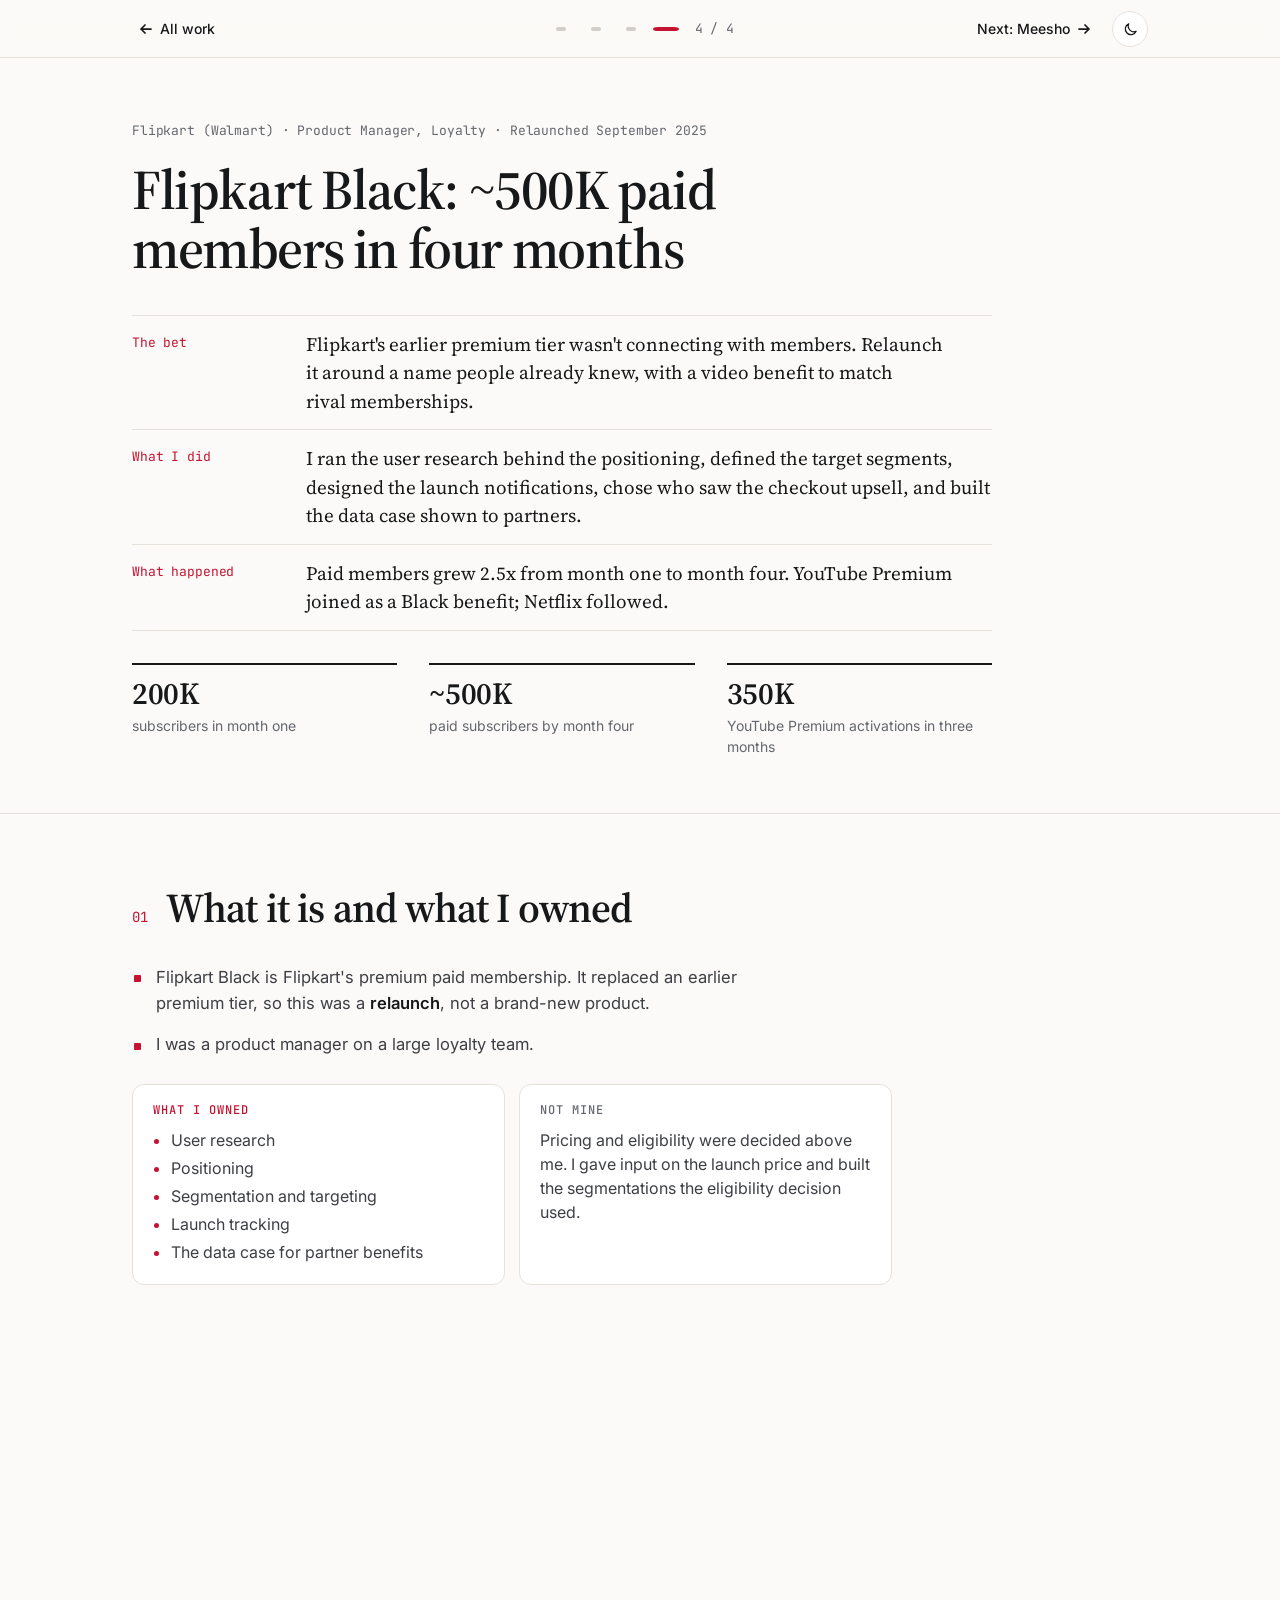
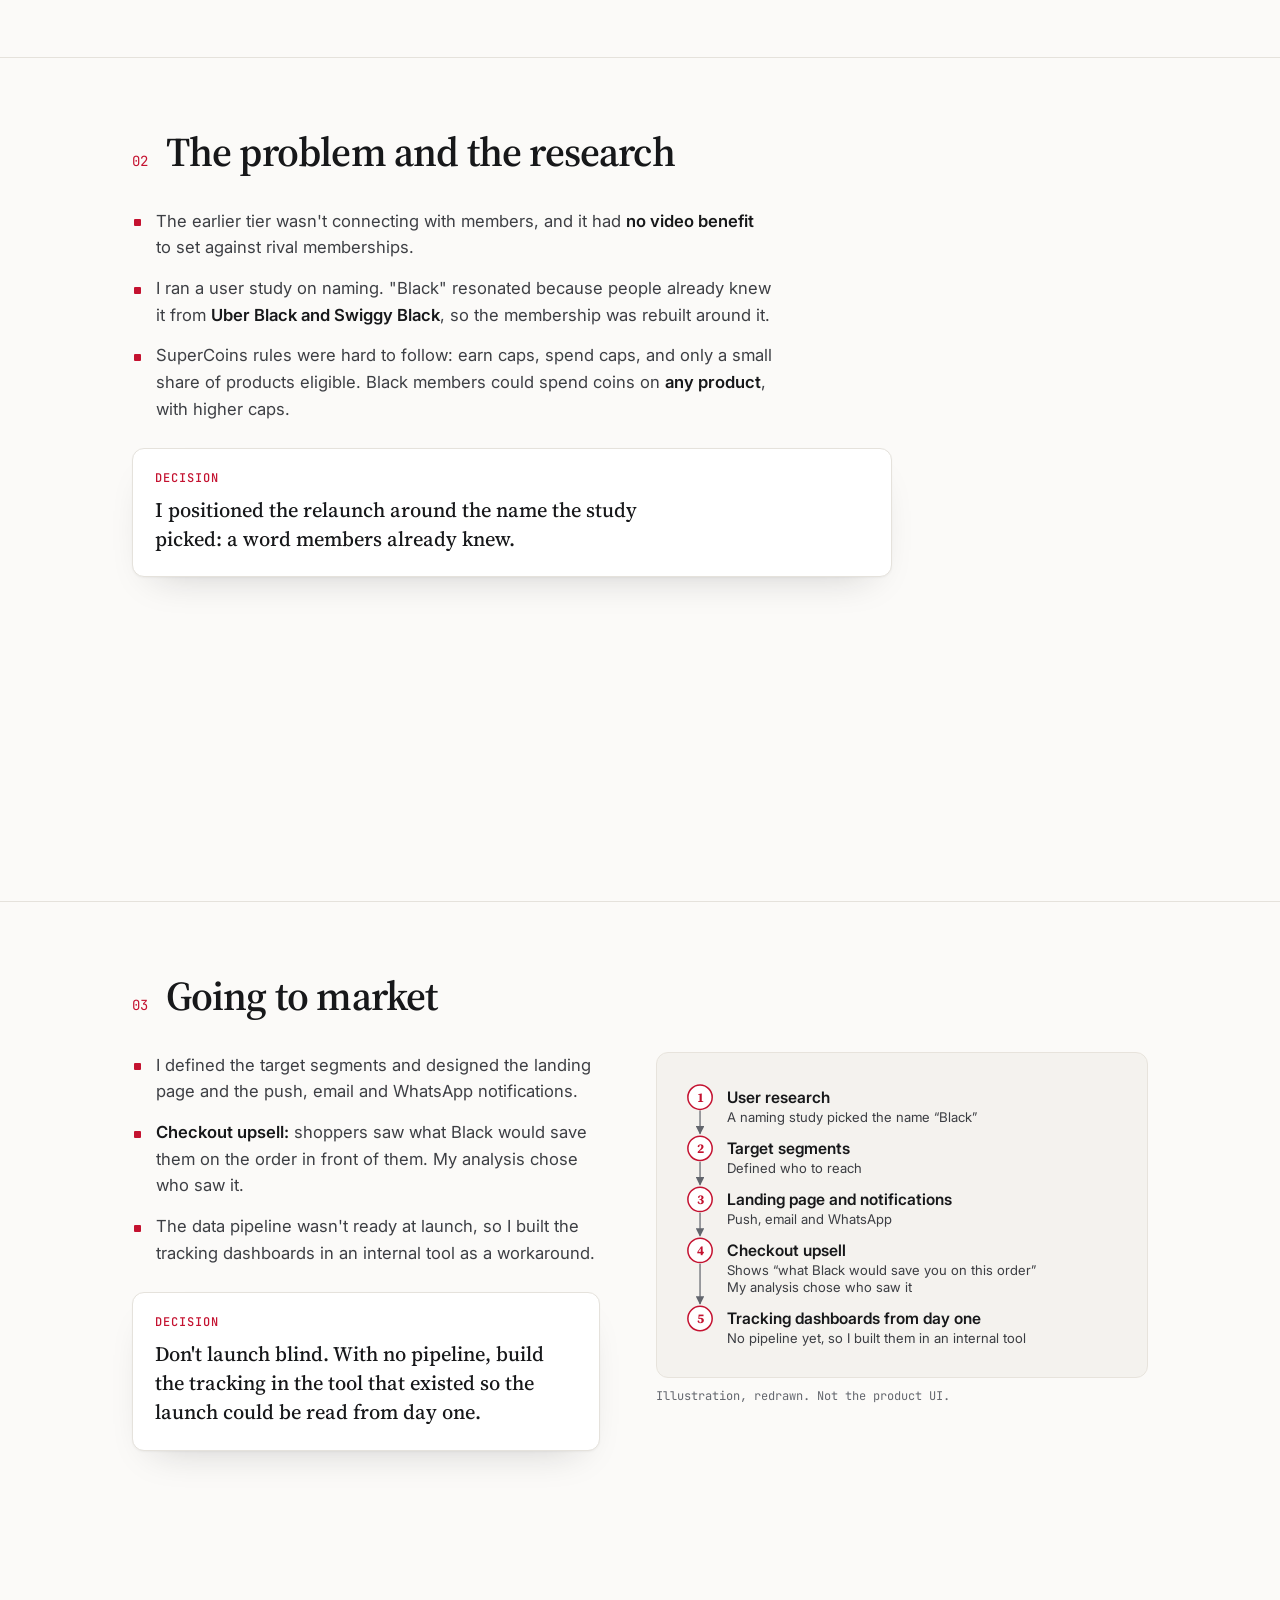
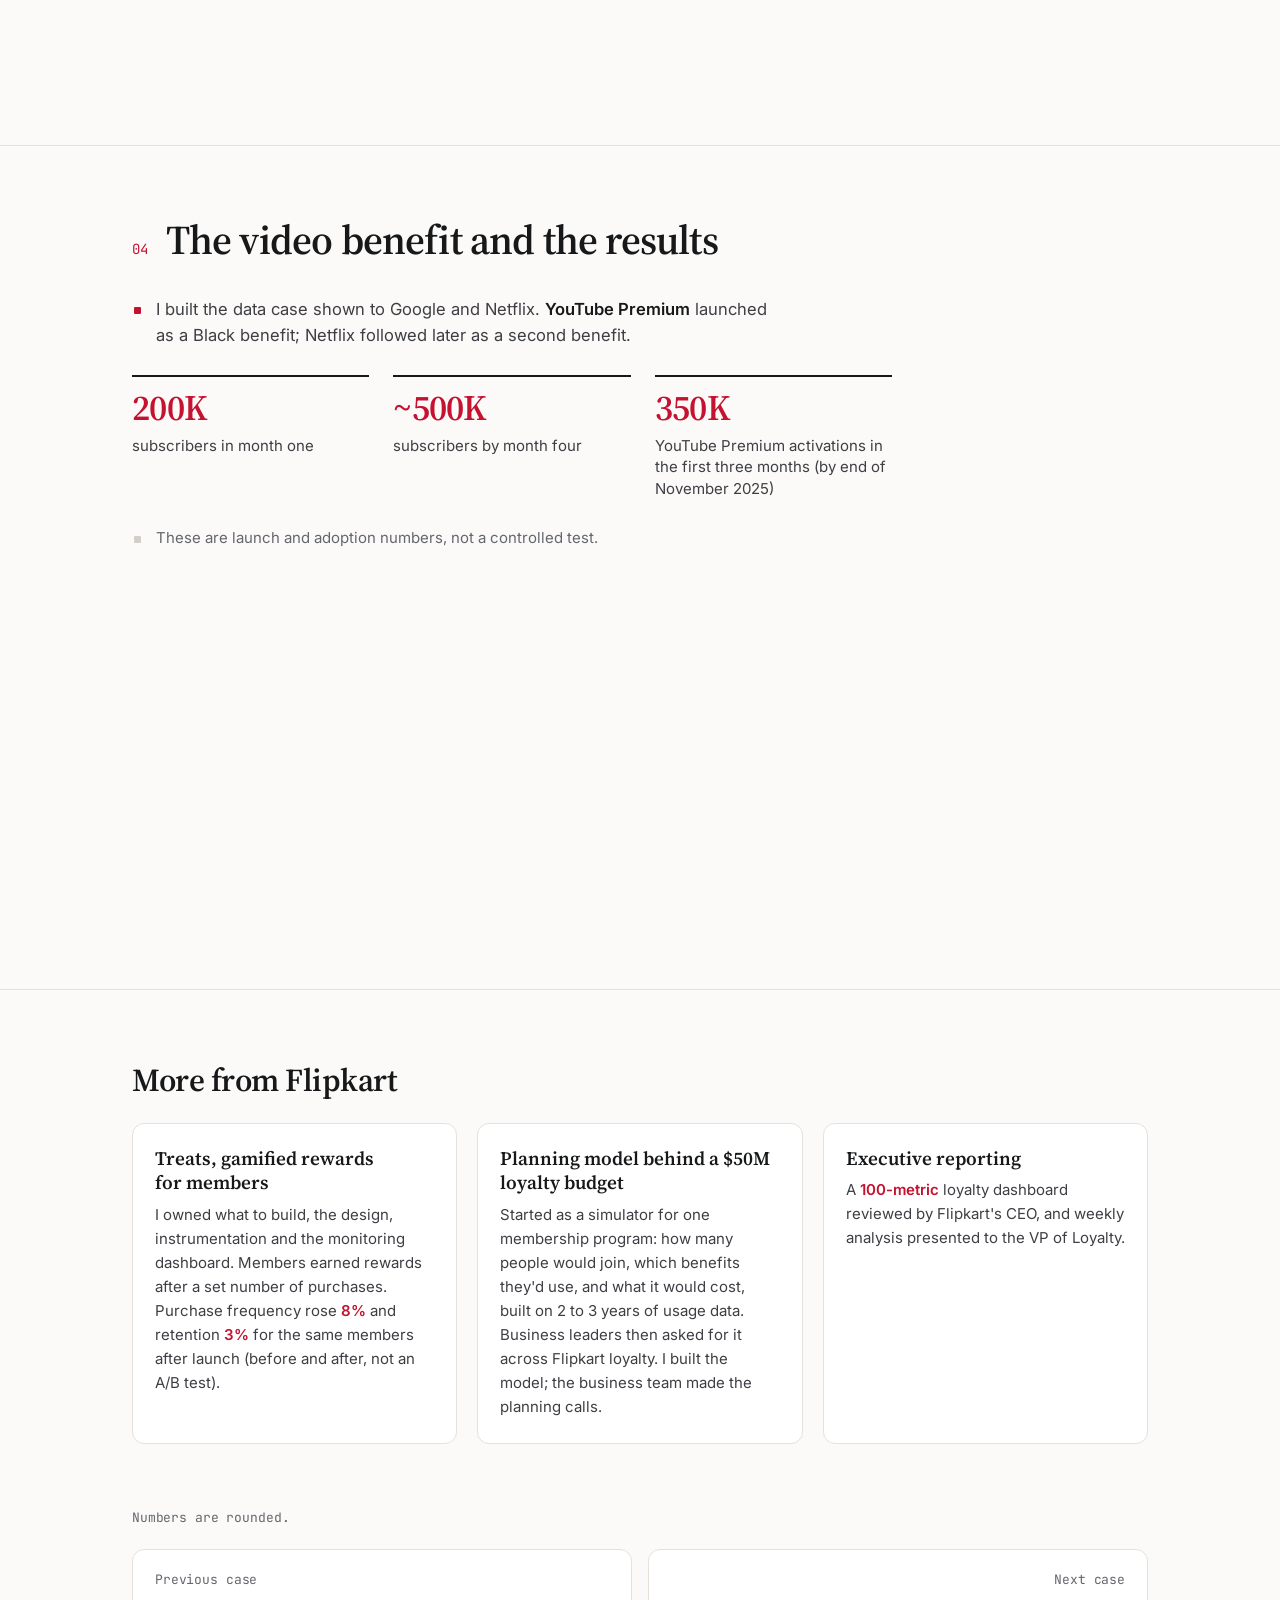
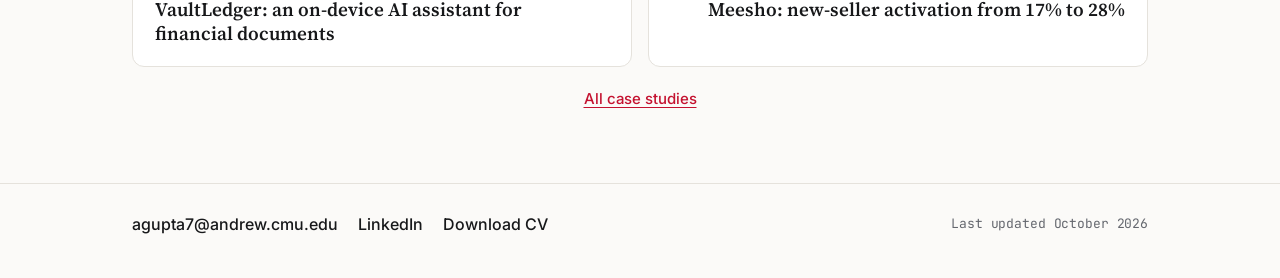
==== flipkart-black/index.html @ 69a0171d "Portfolio v2.2: case studies on the home page Home now leads with four case studies (VaultLedger, Fl" ====
<!doctype html>
<html lang="en" class="case-page">
<head>
  <meta charset="utf-8">
  <meta name="viewport" content="width=device-width, initial-scale=1">
  <title>Flipkart Black case study | Abhinav Gupta</title>
  <meta name="description" content="How I worked on the relaunch of Flipkart Black, Flipkart's premium paid membership: research, positioning, targeting and the partner case. ~500K subscribers in four months.">
  <meta property="og:title" content="Flipkart Black case study | Abhinav Gupta">
  <meta property="og:description" content="How I worked on the relaunch of Flipkart Black, Flipkart's premium paid membership: research, positioning, targeting and the partner case. ~500K subscribers in four months.">
  <meta property="og:type" content="article">
  <meta property="og:url" content="https://abhinavgupta0809.github.io/flipkart-black/">
  <meta property="og:image" content="https://abhinavgupta0809.github.io/assets/og-flipkart-black.png">
  <meta property="og:image:width" content="1200">
  <meta property="og:image:height" content="630">
  <meta name="twitter:card" content="summary_large_image">
  <meta name="theme-color" content="#fbfaf8" media="(prefers-color-scheme: light)">
  <meta name="theme-color" content="#111113" media="(prefers-color-scheme: dark)">
  <link rel="icon" href="data:image/svg+xml,%3Csvg xmlns='http://www.w3.org/2000/svg' viewBox='0 0 32 32'%3E%3Crect width='32' height='32' fill='%230b0b0c'/%3E%3Ctext x='16' y='22' font-family='Georgia,serif' font-size='18' font-weight='700' text-anchor='middle' fill='%23C41230'%3EAG%3C/text%3E%3C/svg%3E">
  <script>try{var t=localStorage.getItem('theme');if(t==='dark'||t==='light')document.documentElement.setAttribute('data-theme',t)}catch(e){}</script>
  <link rel="preconnect" href="https://fonts.googleapis.com">
  <link rel="preconnect" href="https://fonts.gstatic.com" crossorigin>
  <link href="https://fonts.googleapis.com/css2?family=Inter:wght@400;500;600;700&family=JetBrains+Mono:wght@400;500&family=Source+Serif+4:opsz,wght@8..60,400;8..60,500;8..60,600;8..60,700&display=swap" rel="stylesheet">
  <link rel="stylesheet" href="../styles.css">
  <link rel="stylesheet" href="../case.css">
</head>
<body>
  <a class="skip" href="#slide-1">Skip to the slides</a>

  <nav class="topbar deckbar" aria-label="Case study">
    <div class="wrap">
      <a class="back" href="../#work"><svg viewBox="0 0 16 16" fill="none" stroke="currentColor" stroke-width="1.75" stroke-linecap="round" stroke-linejoin="round" aria-hidden="true"><path d="M13 8H3M7 4 3 8l4 4"/></svg><span class="back-label">All work</span></a>
      <div class="deck-pos">
        <ol class="ticks" aria-label="Slides">
          <li><a href="#slide-1" aria-label="Slide 1: What it is and what I owned"><span></span></a></li>
          <li><a href="#slide-2" aria-label="Slide 2: The problem and the research"><span></span></a></li>
          <li><a href="#slide-3" aria-label="Slide 3: Going to market"><span></span></a></li>
          <li><a href="#slide-4" aria-label="Slide 4: The video benefit and the results"><span></span></a></li>
        </ol>
        <p class="count mono"><span class="visually-hidden">Slide </span><span data-current>1</span><span aria-hidden="true"> / </span><span class="visually-hidden"> of </span>4</p>
      </div>
      <div class="deck-right">
        <a class="next" href="../meesho/">Next<span class="next-name">: Meesho</span><svg viewBox="0 0 16 16" fill="none" stroke="currentColor" stroke-width="1.75" stroke-linecap="round" stroke-linejoin="round" aria-hidden="true"><path d="M3 8h10M9 4l4 4-4 4"/></svg></a>
        <button class="theme-toggle" type="button" data-theme-toggle aria-label="Switch theme"><svg class="i-moon" viewBox="0 0 24 24" fill="none" stroke="currentColor" stroke-width="1.75" stroke-linecap="round" stroke-linejoin="round" aria-hidden="true"><path d="M20 14.5A8 8 0 0 1 9.5 4a8 8 0 1 0 10.5 10.5z"/></svg><svg class="i-sun" viewBox="0 0 24 24" fill="none" stroke="currentColor" stroke-width="1.75" stroke-linecap="round" stroke-linejoin="round" aria-hidden="true"><circle cx="12" cy="12" r="4"/><path d="M12 2.5v2M12 19.5v2M4.6 4.6l1.4 1.4M18 18l1.4 1.4M2.5 12h2M19.5 12h2M4.6 19.4 6 18M18 6l1.4-1.4"/></svg></button>
      </div>
    </div>
  </nav>

  <header class="case-head">
    <div class="wrap">
      <p class="case-line mono">Flipkart (Walmart) · Product Manager, Loyalty · <span class="nw">Relaunched September 2025</span></p>
      <h1>Flipkart Black: ~500K paid members in four months</h1>
      <dl class="brief">
          <div><dt class="mono">The bet</dt><dd>Flipkart's earlier premium tier wasn't connecting with members. Relaunch it around a name people already knew, with a video benefit to match rival memberships.</dd></div>
          <div><dt class="mono">What I did</dt><dd>I ran the user research behind the positioning, defined the target segments, designed the launch notifications, chose who saw the checkout upsell, and built the data case shown to partners.</dd></div>
          <div><dt class="mono">What happened</dt><dd>Paid members grew 2.5x from month one to month four. YouTube Premium joined as a Black benefit; Netflix followed.</dd></div>
      </dl>
      <dl class="case-stats">
          <div><dt>200K</dt><dd>subscribers in month one</dd></div>
          <div><dt>~500K</dt><dd>paid subscribers by month four</dd></div>
          <div><dt>350K</dt><dd>YouTube Premium activations in three months</dd></div>
      </dl>
    </div>
  </header>

  <main id="main">
    <section class="slide" id="slide-1" aria-labelledby="s1-title" tabindex="-1">
      <div class="wrap">
        <header class="slide-head">
          <p class="slide-no mono" aria-hidden="true">01</p>
          <h2 id="s1-title">What it is and what I owned</h2>
        </header>
        <div class="slide-grid">
          <div class="slide-text">
            <ul class="points">
              <li>Flipkart Black is Flipkart's premium paid membership. It replaced an earlier premium tier, so this was a <strong>relaunch</strong>, not a brand-new product.</li>
              <li>I was a product manager on a large loyalty team.</li>
            </ul>
            <div class="split">
              <div>
                <h3 class="mono">What I owned</h3>
                <ul>
                  <li>User research</li>
                  <li>Positioning</li>
                  <li>Segmentation and targeting</li>
                  <li>Launch tracking</li>
                  <li>The data case for partner benefits</li>
                </ul>
              </div>
              <div class="not">
                <h3 class="mono">Not mine</h3>
                <p>Pricing and eligibility were decided above me. I gave input on the launch price and built the segmentations the eligibility decision used.</p>
              </div>
            </div>
          </div>
        </div>
      </div>
    </section>
    <section class="slide" id="slide-2" aria-labelledby="s2-title" tabindex="-1">
      <div class="wrap">
        <header class="slide-head">
          <p class="slide-no mono" aria-hidden="true">02</p>
          <h2 id="s2-title">The problem and the research</h2>
        </header>
        <div class="slide-grid">
          <div class="slide-text">
            <ul class="points">
              <li>The earlier tier wasn't connecting with members, and it had <strong>no video benefit</strong> to set against rival memberships.</li>
              <li>I ran a user study on naming. "Black" resonated because people already knew it from <strong>Uber Black and Swiggy Black</strong>, so the membership was rebuilt around it.</li>
              <li>SuperCoins rules were hard to follow: earn caps, spend caps, and only a small share of products eligible. Black members could spend coins on <strong>any product</strong>, with higher caps.</li>
            </ul>
            <aside class="decision" aria-label="Decision">
              <p class="decision-label mono">Decision</p>
              <p class="call">I positioned the relaunch around the name the study picked: a word members already knew.</p>
            </aside>
          </div>
        </div>
      </div>
    </section>
    <section class="slide" id="slide-3" aria-labelledby="s3-title" tabindex="-1">
      <div class="wrap">
        <header class="slide-head">
          <p class="slide-no mono" aria-hidden="true">03</p>
          <h2 id="s3-title">Going to market</h2>
        </header>
        <div class="slide-grid has-fig">
          <div class="slide-text">
            <ul class="points">
              <li>I defined the target segments and designed the landing page and the push, email and WhatsApp notifications.</li>
              <li><strong>Checkout upsell:</strong> shoppers saw what Black would save them on the order in front of them. My analysis chose who saw it.</li>
              <li>The data pipeline wasn't ready at launch, so I built the tracking dashboards in an internal tool as a workaround.</li>
            </ul>
            <aside class="decision" aria-label="Decision">
              <p class="decision-label mono">Decision</p>
              <p class="call">Don't launch blind. With no pipeline, build the tracking in the tool that existed so the launch could be read from day one.</p>
            </aside>
          </div>
            <figure class="figure slide-fig">
              <div class="fig"><svg xmlns="http://www.w3.org/2000/svg" class="dg" viewBox="0 0 720 448" width="100%" role="img" aria-labelledby="fg-t fg-d" style="display:block;max-width:100%;height:auto">
<title id="fg-t">Flipkart Black go-to-market sequence</title>
<desc id="fg-d">Five steps: 1, user research, where a naming study picked the name Black; 2, target segments, defining who to reach; 3, the landing page plus push, email and WhatsApp notifications; 4, a checkout upsell that shows what Black would save you on this order, with my analysis choosing who saw it; 5, tracking dashboards from day one, built in an internal tool because the data pipeline was not ready. Illustration, redrawn. Not the product UI.</desc>
<style>
.dg{font-family:var(--sans,Inter,-apple-system,BlinkMacSystemFont,"Segoe UI",Helvetica,Arial,sans-serif)}
.dg text{fill:var(--ink,#17181a)}
.dg .h{font-size:24px;font-weight:600}
.dg .h2{font-size:26px;font-weight:600}
.dg .b{font-size:22px;fill:var(--body,#3b3d42)}
.dg .m{font-size:22px;fill:var(--muted,#62656c)}
.dg .eb{font-size:22px;font-weight:700;letter-spacing:.08em;fill:var(--red,#C41230)}
.dg .num{font-family:var(--serif,"Source Serif 4",Georgia,serif);font-weight:700}
.dg .r{fill:var(--red,#C41230)}
.dg .w{fill:#fff}
.dg .ln{stroke:var(--muted,#62656c);stroke-width:2;fill:none}
.dg .lnr{stroke:var(--red,#C41230);stroke-width:2;fill:none}
.dg .rule{stroke:var(--line,#e4e2de);stroke-width:1.5;fill:none}
.dg .bx{fill:var(--card,#fff);stroke:#d3cfc8;stroke-width:1.5}
.dg .bxr{fill:var(--red-tint,#fbecee);stroke:var(--red-line,#efc9d0);stroke-width:1.5}
.dg .fr{fill:var(--red,#C41230)}
.dg .fi{fill:var(--ink,#17181a)}
.dg .fg{fill:#e4e2de}
.dg .ft{fill:var(--red-tint,#fbecee)}
.dg .dot{fill:var(--card,#fff);stroke:var(--red,#C41230);stroke-width:2.5}
.dg .ah{fill:var(--muted,#62656c)}
</style>
<defs><marker id="fg-a" viewBox="0 0 10 10" refX="9" refY="5" markerWidth="7" markerHeight="7" orient="auto-start-reverse"><path class="ah" d="M0 0 10 5 0 10z"/></marker></defs>
<path class="ln" d="M28 52 V90" marker-end="url(#fg-a)"/>
<path class="ln" d="M28 136 V174" marker-end="url(#fg-a)"/>
<path class="ln" d="M28 220 V258" marker-end="url(#fg-a)"/>
<path class="ln" d="M28 304 V370" marker-end="url(#fg-a)"/>
<circle class="dot" cx="28" cy="30" r="20"/>
<text class="num r" x="28" y="38" font-size="22" text-anchor="middle">1</text>
<circle class="dot" cx="28" cy="114" r="20"/>
<text class="num r" x="28" y="122" font-size="22" text-anchor="middle">2</text>
<circle class="dot" cx="28" cy="198" r="20"/>
<text class="num r" x="28" y="206" font-size="22" text-anchor="middle">3</text>
<circle class="dot" cx="28" cy="282" r="20"/>
<text class="num r" x="28" y="290" font-size="22" text-anchor="middle">4</text>
<circle class="dot" cx="28" cy="394" r="20"/>
<text class="num r" x="28" y="402" font-size="22" text-anchor="middle">5</text>
<text class="h2" x="72" y="39">User research</text>
<text class="b" x="72" y="70">A naming study picked the name “Black”</text>
<text class="h2" x="72" y="123">Target segments</text>
<text class="b" x="72" y="154">Defined who to reach</text>
<text class="h2" x="72" y="207">Landing page and notifications</text>
<text class="b" x="72" y="238">Push, email and WhatsApp</text>
<text class="h2" x="72" y="291">Checkout upsell</text>
<text class="b" x="72" y="322">Shows “what Black would save you on this order”</text>
<text class="b" x="72" y="350">My analysis chose who saw it</text>
<text class="h2" x="72" y="403">Tracking dashboards from day one</text>
<text class="b" x="72" y="434">No pipeline yet, so I built them in an internal tool</text>
</svg></div>
              <figcaption>Illustration, redrawn. Not the product UI.</figcaption>
            </figure>
        </div>
      </div>
    </section>
    <section class="slide" id="slide-4" aria-labelledby="s4-title" tabindex="-1">
      <div class="wrap">
        <header class="slide-head">
          <p class="slide-no mono" aria-hidden="true">04</p>
          <h2 id="s4-title">The video benefit and the results</h2>
        </header>
        <div class="slide-grid">
          <div class="slide-text">
            <ul class="points">
              <li>I built the data case shown to Google and Netflix. <strong>YouTube Premium</strong> launched as a Black benefit; Netflix followed later as a second benefit.</li>
            </ul>
            <dl class="results">
              <div><dt>200K</dt><dd>subscribers in month one</dd></div>
              <div><dt>~500K</dt><dd>subscribers by month four</dd></div>
              <div><dt>350K</dt><dd>YouTube Premium activations in the first three months (by end of November 2025)</dd></div>
            </dl>
            <ul class="points">
              <li class="note">These are launch and adoption numbers, not a controlled test.</li>
            </ul>
          </div>
        </div>
      </div>
    </section>

    <section class="more" aria-labelledby="more-title">
      <div class="wrap">
        <h2 id="more-title">More from Flipkart</h2>
        <div class="more-grid">
          <article class="more-card">
            <h3>Treats, gamified rewards for members</h3>
            <p>I owned what to build, the design, instrumentation and the monitoring dashboard. Members earned rewards after a set number of purchases. Purchase frequency rose <b class="num">8%</b> and retention <b class="num">3%</b> for the same members after launch (before and after, not an A/B test).</p>
          </article>
          <article class="more-card">
            <h3>Planning model behind a $50M loyalty budget</h3>
            <p>Started as a simulator for one membership program: how many people would join, which benefits they'd use, and what it would cost, built on 2 to 3 years of usage data. Business leaders then asked for it across Flipkart loyalty. I built the model; the business team made the planning calls.</p>
          </article>
          <article class="more-card">
            <h3>Executive reporting</h3>
            <p>A <b class="num">100-metric</b> loyalty dashboard reviewed by Flipkart's CEO, and weekly analysis presented to the VP of Loyalty.</p>
          </article>
        </div>
      </div>
    </section>
    <section class="case-end" aria-label="More case studies">
      <div class="wrap">
        <p class="rounded mono">Numbers are rounded.</p>
        <nav class="pager" aria-label="Other case studies">
          <a class="prev" href="../vaultledger/"><span class="k mono">Previous case</span><span class="t">VaultLedger: an <span class="nw">on-device</span> AI assistant for financial documents</span></a>
          <a class="next" href="../meesho/"><span class="k mono">Next case</span><span class="t">Meesho: new-seller activation from <span class="nw">17% to 28%</span></span></a>
        </nav>
        <p class="pager-all"><a href="../#work">All case studies</a></p>
      </div>
    </section>
  </main>

  <footer class="site-foot page-foot">
    <div class="wrap">
      <ul class="foot-links">
        <li><a href="mailto:agupta7@andrew.cmu.edu">agupta7@andrew.cmu.edu</a></li>
        <li><a href="https://linkedin.com/in/abhinavgupta0809" target="_blank" rel="noopener">LinkedIn</a></li>
        <li><a href="../assets/Abhinav-Gupta-CV.pdf" download>Download CV</a></li>
      </ul>
      <p class="mono">Last updated October 2026</p>
    </div>
  </footer>

  <script src="../theme.js"></script>
  <script src="../case.js"></script>
</body>
</html>
---- styles.css ----
/* Operator's Notebook. Shared tokens and base for every page; case-page layout lives in case.css.
   Light by default, dark through prefers-color-scheme or the toggle (data-theme on <html>). */
:root {
  color-scheme: light;
  --bg: #fbfaf8;
  --surface: #ffffff;
  --surface-2: #f3f1ed;
  --ink: #17181a;
  --body: #3d3f44;
  --muted: #64676e;
  --line: #e5e2dc;
  --line-strong: #d3cfc8;
  --accent: #C41230;        /* Carnegie red for text and links */
  --red: #C41230;           /* Carnegie red for fills */
  --red-hover: #9d0e26;
  --red-tint: #fbecee;
  --red-line: #efc9d0;
  --btn-bg: #17181a;
  --btn-fg: #ffffff;
  --shadow: 0 1px 2px rgba(23, 24, 26, .04), 0 18px 40px -22px rgba(23, 24, 26, .22);
  --serif: "Source Serif 4", Georgia, "Times New Roman", serif;
  --sans: Inter, -apple-system, BlinkMacSystemFont, "Segoe UI", Helvetica, Arial, sans-serif;
  --mono: "JetBrains Mono", ui-monospace, SFMono-Regular, Menlo, Consolas, monospace;
  --wrap: 1080px;
  --prose: 680px;
  --nav-h: 56px;
  --ease-out: cubic-bezier(.16, 1, .3, 1);
}
@media (prefers-color-scheme: dark) {
  :root:not([data-theme="light"]) {
    color-scheme: dark;
    --bg: #111113; --surface: #18191c; --surface-2: #1f2024;
    --ink: #f1f0ec; --body: #c8c9cc; --muted: #9b9ea5;
    --line: #2a2b30; --line-strong: #3a3b41;
    --accent: #ff6b84; --red-hover: #d81b3c;
    --red-tint: #2a1519; --red-line: #5c2531;
    --btn-bg: #f1f0ec; --btn-fg: #111113;
    --shadow: 0 1px 2px rgba(0, 0, 0, .3), 0 18px 40px -22px rgba(0, 0, 0, .6);
  }
}
:root[data-theme="dark"] {
  color-scheme: dark;
  --bg: #111113; --surface: #18191c; --surface-2: #1f2024;
  --ink: #f1f0ec; --body: #c8c9cc; --muted: #9b9ea5;
  --line: #2a2b30; --line-strong: #3a3b41;
  --accent: #ff6b84; --red-hover: #d81b3c;
  --red-tint: #2a1519; --red-line: #5c2531;
  --btn-bg: #f1f0ec; --btn-fg: #111113;
  --shadow: 0 1px 2px rgba(0, 0, 0, .3), 0 18px 40px -22px rgba(0, 0, 0, .6);
}

* { box-sizing: border-box; }
html {
  scroll-behavior: smooth;
  scroll-padding-top: var(--nav-h);
  -webkit-text-size-adjust: 100%;
  scrollbar-color: var(--line-strong) var(--bg);
}
body {
  margin: 0;
  background: var(--bg);
  color: var(--body);
  font: 16px/1.6 var(--sans);
  -webkit-font-smoothing: antialiased;
}
::selection { background: var(--red-line); color: var(--ink); }
img, svg { max-width: 100%; }
a { color: var(--accent); text-decoration-thickness: 1px; text-underline-offset: 3px; }
a:hover { color: var(--ink); }
:focus-visible { outline: 2px solid var(--accent); outline-offset: 3px; border-radius: 3px; }
.wrap { max-width: var(--wrap); margin: 0 auto; padding: 0 32px; }
.mono { font-family: var(--mono); font-size: 13px; letter-spacing: -.01em; }
.nw { white-space: nowrap; }
.skip { position: absolute; left: -999px; top: 0; background: var(--surface); color: var(--ink); padding: 8px 12px; z-index: 60; }
.skip:focus { left: 8px; top: 8px; }
.visually-hidden {
  position: absolute; width: 1px; height: 1px; margin: -1px; padding: 0; overflow: hidden;
  clip: rect(0 0 0 0); white-space: nowrap; border: 0;
}

/* ---------- Top bar (home nav and case deck bar share it) ---------- */
.topbar {
  position: sticky; top: 0; z-index: 40;
  background: color-mix(in srgb, var(--bg) 88%, transparent);
  -webkit-backdrop-filter: saturate(150%) blur(10px); backdrop-filter: saturate(150%) blur(10px);
  border-bottom: 1px solid var(--line);
}
.topbar .wrap { display: flex; align-items: center; justify-content: space-between; gap: 16px; height: var(--nav-h); }
.brand { font: 600 17px/1 var(--serif); color: var(--ink); text-decoration: none; white-space: nowrap; }
.brand:hover { color: var(--accent); }
.nav-right { display: flex; align-items: center; gap: 6px; }
.nav-links { list-style: none; display: flex; gap: 2px; margin: 0; padding: 0; }
.nav-links a {
  display: block; padding: 8px 10px; border-radius: 6px;
  font: 500 14px/1 var(--sans); color: var(--muted); text-decoration: none; white-space: nowrap;
  transition: color .15s, background-color .15s;
}
.nav-links a:hover { color: var(--ink); background: var(--surface-2); }
.nav-links a[aria-current="true"] { color: var(--ink); box-shadow: inset 0 -2px 0 var(--red); border-radius: 6px 6px 0 0; }

.theme-toggle {
  display: inline-grid; place-items: center; width: 36px; height: 36px; margin-left: 4px; padding: 0;
  border: 1px solid var(--line); border-radius: 50%; background: var(--surface); color: var(--ink); cursor: pointer;
  transition: border-color .15s, background-color .15s;
}
.theme-toggle:hover { border-color: var(--line-strong); }
.theme-toggle svg { width: 17px; height: 17px; }
.theme-toggle .i-sun { display: none; }
:root[data-theme="dark"] .theme-toggle .i-sun { display: block; }
:root[data-theme="dark"] .theme-toggle .i-moon { display: none; }
@media (prefers-color-scheme: dark) {
  :root:not([data-theme="light"]) .theme-toggle .i-sun { display: block; }
  :root:not([data-theme="light"]) .theme-toggle .i-moon { display: none; }
}

/* ---------- Buttons ---------- */
.btn {
  display: inline-flex; align-items: center; gap: 8px; height: 40px; padding: 0 16px; border-radius: 8px;
  border: 1px solid var(--line-strong); background: var(--surface); color: var(--ink); text-decoration: none;
  font: 500 14.5px/1 var(--sans); cursor: pointer; white-space: nowrap;
  transition: background-color .15s, border-color .15s, color .15s;
}
.btn:hover { border-color: var(--ink); color: var(--ink); }
.btn svg { width: 16px; height: 16px; flex: none; }
.btn-solid { background: var(--btn-bg); border-color: var(--btn-bg); color: var(--btn-fg); }
.btn-solid:hover { background: var(--red); border-color: var(--red); color: #fff; }
.split-btn { display: inline-flex; position: relative; }
.split-btn > .btn:first-child { border-radius: 8px 0 0 8px; }
.split-btn > .btn.more { border-radius: 0 8px 8px 0; padding: 0 11px; border-left-color: color-mix(in srgb, var(--btn-fg) 25%, var(--btn-bg)); }
.split-btn > .btn.more svg { width: 14px; height: 14px; }

/* Email menu (secondary options next to Copy email) */
.email-menu {
  position: absolute; left: 0; top: calc(100% + 8px); z-index: 30; min-width: 250px;
  background: var(--surface); border: 1px solid var(--line); border-radius: 10px; padding: 6px; box-shadow: var(--shadow);
}
.email-menu.up { top: auto; bottom: calc(100% + 8px); }
.email-addr { margin: 0; padding: 8px 12px 10px; font: 500 13px/1.3 var(--mono); color: var(--ink); border-bottom: 1px solid var(--line); user-select: all; }
.email-menu a {
  display: block; width: 100%; text-align: left; padding: 9px 12px; border-radius: 6px;
  font: 500 14.5px/1.3 var(--sans); color: var(--ink); text-decoration: none;
}
.email-menu a:hover { background: var(--surface-2); color: var(--ink); }
.email-menu :focus-visible { outline-offset: -2px; }

/* ---------- Figures (diagrams) ----------
   Diagrams keep light colors in both themes: they sit on a fixed paper panel, like a printed figure. */
.figure { margin: 0; }
.fig {
  --ink: #17181a; --body: #3b3d42; --muted: #62656c; --line: #e4e2de; --card: #ffffff;
  --red: #C41230; --red-tint: #fbecee; --red-line: #efc9d0;
  background: #f4f2ee; border: 1px solid #e7e3dc; border-radius: 12px; padding: clamp(14px, 2.4vw, 26px);
}
/* Dark mode: a dimmer paper so the figures don't glare, with darker inks to keep text at 4.5:1 or better. */
:root[data-theme="dark"] .fig { --body: #2e3035; --muted: #4a4d54; --card: #e3e0da; --red: #a50f29; --red-tint: #e6d0d3; --red-line: #cfa7ae; background: #d2cec7; border-color: #d2cec7; }
@media (prefers-color-scheme: dark) { :root:not([data-theme="light"]) .fig { --body: #2e3035; --muted: #4a4d54; --card: #e3e0da; --red: #a50f29; --red-tint: #e6d0d3; --red-line: #cfa7ae; background: #d2cec7; border-color: #d2cec7; } }
.fig svg { display: block; width: 100%; height: auto; }
.figure figcaption { margin-top: 10px; font: 400 12px/1.4 var(--mono); color: var(--muted); }

/* ---------- Sections (home) ---------- */
main { display: block; }
.section { position: relative; padding: 96px 0 0; }
.alias { position: absolute; top: 0; left: 0; width: 1px; height: 1px; visibility: hidden; }
.section-head { display: flex; align-items: baseline; justify-content: space-between; gap: 8px 24px; flex-wrap: wrap; margin-bottom: 28px; }
h2 { margin: 0; font: 600 clamp(26px, 2.6vw, 32px)/1.15 var(--serif); color: var(--ink); letter-spacing: -.015em; text-wrap: pretty; }
.section-head .mono { color: var(--muted); }
h3 { margin: 0; font: 600 20px/1.3 var(--serif); color: var(--ink); text-wrap: pretty; }
.lead { margin: 10px 0 0; max-width: var(--prose); color: var(--muted); text-wrap: pretty; }

/* ---------- Hero ---------- */
.hero { padding: 72px 0 0; }
.hero-id { display: flex; align-items: center; gap: 18px; }
.avatar {
  flex: none; width: 76px; height: 76px; border-radius: 50%; overflow: hidden;
  background: var(--surface-2); box-shadow: 0 0 0 1px var(--line);
}
.avatar img { display: block; width: 100%; height: 100%; object-fit: cover; }
.hero h1 { margin: 0; font: 600 clamp(40px, 5.2vw, 60px)/1.02 var(--serif); color: var(--ink); letter-spacing: -.025em; }
.hero-lede {
  margin: 28px 0 0; max-width: 780px;
  font: 400 clamp(20px, 2.1vw, 25px)/1.45 var(--serif); color: var(--ink); letter-spacing: -.005em; text-wrap: pretty;
}
.now { display: flex; gap: 12px; align-items: baseline; margin: 22px 0 0; max-width: 780px; color: var(--ink); font: 500 15.5px/1.55 var(--sans); }
.hero-lede a { color: inherit; text-decoration-color: var(--red); text-decoration-thickness: 2px; text-underline-offset: 4px; }
.hero-lede a:hover { color: var(--accent); }
.now-dot { flex: none; width: 8px; height: 8px; border-radius: 50%; background: var(--red); box-shadow: 0 0 0 4px var(--red-tint); transform: translateY(-1px); }
.actions { display: flex; flex-wrap: wrap; gap: 10px; margin-top: 30px; }

/* ---------- Selected work ---------- */
.work-grid { display: grid; grid-template-columns: repeat(2, minmax(0, 1fr)); gap: 24px; }
.work-card {
  position: relative; display: flex; flex-direction: column;
  background: var(--surface); border: 1px solid var(--line); border-radius: 14px; overflow: hidden;
  scroll-margin-top: 24px;
  transition: border-color .2s, box-shadow .4s var(--ease-out), transform .4s var(--ease-out);
}
.work-card:hover { border-color: var(--line-strong); box-shadow: var(--shadow); transform: translateY(-2px); }
.work-stat { display: flex; flex-direction: column; gap: 6px; margin: 0; padding: 22px 24px 18px; }
.work-stat .n { font: 600 clamp(34px, 3.4vw, 44px)/1 var(--serif); color: var(--ink); letter-spacing: -.02em; font-variant-numeric: lining-nums; }
.work-stat .l { font-size: 14.5px; color: var(--muted); }
.work-card .fig {
  border: 0; border-top: 1px solid var(--line); border-radius: 0; border-bottom: 1px solid var(--line);
  padding: 22px 26px 12px; height: clamp(230px, 26vw, 300px); display: flex; flex-direction: column;
}
.work-card .fig svg { flex: 1 1 0; min-height: 0; width: 100%; height: auto; }
.fig-note { margin: 8px 0 0; font: 400 12px/1.3 var(--mono); color: var(--muted); }
.work-body { display: flex; flex-direction: column; flex: 1; padding: 20px 24px; }
.work-meta { margin: 0 0 10px; color: var(--muted); }
.work-card h3 { font-size: 22px; line-height: 1.25; letter-spacing: -.01em; }
.work-card h3 a { color: inherit; text-decoration: none; }
.work-card h3 a::after { content: ""; position: absolute; inset: 0; border-radius: 14px; }
.work-card h3 a:focus-visible { outline: none; }
.work-card h3 a:focus-visible::after { outline: 2px solid var(--accent); outline-offset: 3px; }
.work-card .hook { margin: 8px 0 18px; font-size: 15.5px; text-wrap: pretty; }
.work-foot { display: flex; justify-content: space-between; align-items: center; margin: auto 0 0; padding-top: 14px; border-top: 1px solid var(--line); color: var(--muted); }
.work-foot .go { display: inline-flex; align-items: center; gap: 6px; color: var(--accent); font-weight: 500; }
.work-foot .go svg { width: 15px; height: 15px; transition: transform .4s var(--ease-out); }
.work-card:hover .go svg { transform: translateX(4px); }

/* ---------- Builds (rows) ---------- */
.rows { list-style: none; margin: 0; padding: 0; border-top: 1px solid var(--line); }
.row {
  position: relative; display: grid; grid-template-columns: 150px minmax(0, 1fr) 200px; gap: 8px 32px; align-items: start;
  padding: 24px 0; border-bottom: 1px solid var(--line); scroll-margin-top: 24px;
}
.row-when { margin: 3px 0 0; color: var(--muted); }
.row-top { display: flex; align-items: baseline; flex-wrap: wrap; gap: 6px 12px; }
.row h3 { font-size: 21px; }
.tag {
  display: inline-flex; align-items: center; gap: 6px; padding: 2px 8px; border: 1px solid var(--line-strong); border-radius: 999px;
  font: 500 11.5px/1.5 var(--mono); color: var(--muted); white-space: nowrap;
}
.tag.live { color: var(--accent); border-color: var(--red-line); }
.tag.live::before { content: ""; width: 6px; height: 6px; border-radius: 50%; background: currentColor; }
.row p { margin: 6px 0 0; max-width: 620px; text-wrap: pretty; }
.row .stat { color: var(--muted); font-size: 15px; }
.row .stat strong { color: var(--ink); font-weight: 600; }
.row .fine { font-size: 13px; color: var(--muted); }
.row-links { display: flex; flex-wrap: wrap; gap: 4px 18px; font-size: 14.5px; font-weight: 500; }
.row p.row-links { margin-top: 10px; }
.row-links a { text-decoration: none; }
.row-links a::after { content: " \2197"; font-size: .85em; }
.row-links a.in::after { content: " \2192"; }
.row-links a:hover { text-decoration: underline; }
.row-shot { display: block; border-radius: 8px; overflow: hidden; border: 1px solid var(--line); aspect-ratio: 16 / 10; background: #111; }
.row-shot img { display: block; width: 100%; height: 100%; object-fit: cover; object-position: top center; transition: transform .5s var(--ease-out); }
.row-shot:hover img { transform: scale(1.04); }
.sub-list { list-style: none; margin: 10px 0 0; padding: 0; display: grid; gap: 6px; }
.sub-list li { display: flex; flex-wrap: wrap; align-items: baseline; gap: 2px 12px; font-size: 15px; scroll-margin-top: 80px; }
.sub-list .name { color: var(--ink); font-weight: 600; min-width: 92px; }
.sub-list .count { color: var(--muted); }
.sub-list a { font-weight: 500; text-decoration: none; }
.sub-list a:hover { text-decoration: underline; }

/* ---------- How I work ---------- */
.principles { list-style: none; margin: 0; padding: 0; border-top: 1px solid var(--line); }
.principles a {
  display: grid; grid-template-columns: minmax(0, 1fr) auto; gap: 4px 24px; align-items: baseline;
  padding: 18px 0; border-bottom: 1px solid var(--line); text-decoration: none; color: inherit;
}
.principles a:hover .p-line { color: var(--accent); }
.p-line { font: 500 clamp(19px, 1.8vw, 22px)/1.35 var(--serif); color: var(--ink); transition: color .15s; text-wrap: pretty; }
.p-proof, .row p, .path-note, .work-card .hook { text-wrap: pretty; }
.p-proof { grid-column: 1; font-size: 15px; color: var(--muted); }
.p-where { grid-column: 2; grid-row: 1 / span 2; align-self: center; color: var(--muted); white-space: nowrap; }
.p-where::after { content: " \2192"; color: var(--accent); }

/* ---------- Path ---------- */
.path { list-style: none; margin: 0; padding: 0; border-top: 1px solid var(--line); }
.path li { display: grid; grid-template-columns: 210px minmax(0, 1fr) auto; gap: 2px 28px; align-items: baseline; padding: 16px 0; border-bottom: 1px solid var(--line); }
.path-when { color: var(--muted); font-variant-numeric: tabular-nums; }
.path-role { margin: 0; color: var(--ink); }
.path-role strong { font-weight: 600; }
.path-role span { color: var(--muted); }
.path-note { margin: 2px 0 0; font-size: 15px; color: var(--body); max-width: 600px; text-wrap: pretty; }
.path-link { font-size: 14px; font-weight: 500; text-decoration: none; white-space: nowrap; }
.path-link::after { content: " \2192"; }
.path-link:hover { text-decoration: underline; }
.path-label { margin: 36px 0 12px; color: var(--muted); text-transform: uppercase; letter-spacing: .06em; font-size: 12px; font-weight: 500; }
.path-cta { margin-top: 28px; }

/* ---------- About ---------- */
.about-text { margin: 0; max-width: var(--prose); font: 400 clamp(19px, 1.9vw, 22px)/1.55 var(--serif); color: var(--ink); text-wrap: pretty; }

/* ---------- Footer ---------- */
.site-foot { margin-top: 112px; border-top: 1px solid var(--line); padding: 28px 0 40px; }
.site-foot .wrap { display: flex; flex-wrap: wrap; justify-content: space-between; gap: 12px 24px; align-items: center; }
.foot-links { display: flex; flex-wrap: wrap; gap: 6px 20px; margin: 0; padding: 0; list-style: none; }
.foot-links a { color: var(--ink); text-decoration: none; font-weight: 500; }
.foot-links a:hover { color: var(--accent); text-decoration: underline; }
.site-foot .mono { color: var(--muted); margin: 0; }

/* ---------- Motion ---------- */
@media (prefers-reduced-motion: reduce) {
  html { scroll-behavior: auto; }
  *, *::before, *::after { transition-duration: .01ms !important; animation-duration: .01ms !important; }
  .work-card:hover { transform: none; }
  .row-shot:hover img { transform: none; }
}

/* ---------- Responsive ---------- */
@media (max-width: 960px) {
  .row { grid-template-columns: 130px minmax(0, 1fr); }
  .row-shot { display: none; }
}
@media (max-width: 760px) {
  .work-grid { grid-template-columns: 1fr; }
  .path li { grid-template-columns: minmax(0, 1fr) auto; }
  .path-when { grid-column: 1 / -1; }
}
@media (max-width: 640px) {
  :root { --nav-h: 52px; }
  .wrap { padding: 0 16px; }
  .brand { display: none; }
  .topbar .wrap { gap: 4px; }
  .nav-right { width: 100%; justify-content: space-between; gap: 0; }
  .nav-links a { padding: 8px 7px; font-size: 13.5px; }
  .theme-toggle { width: 34px; height: 34px; margin-left: 0; }
  .hero-id { gap: 14px; }
  .hero-lede { margin-top: 22px; }
  .actions .btn { padding: 0 13px; font-size: 14px; }
  .section { padding-top: 72px; }
  .row { grid-template-columns: 1fr; gap: 4px; padding: 20px 0; }
  .row-when { margin: 0; }
  .work-card .fig { display: none; }
  .work-stat { padding: 18px 18px 0; gap: 4px; }
  .work-stat .n { font-size: 32px; }
  /* Phones: title right under the result, company line after it */
  .work-body { padding-top: 12px; }
  .work-card h3 { order: 1; }
  .work-meta { order: 2; margin: 8px 0 0; }
  .work-card .hook { order: 3; margin-top: 8px; }
  .work-foot { order: 4; }
  /* Phones: tighter hero and first section so the first case title reaches the first screen */
  .hero { padding-top: 24px; }
  .avatar { width: 52px; height: 52px; }
  .hero h1 { font-size: 38px; }
  .hero-lede { margin-top: 16px; font-size: 19.5px; line-height: 1.42; }
  .now { margin-top: 14px; font-size: 15px; }
  .actions { margin-top: 20px; gap: 8px; }
  #work.section { padding-top: 40px; }
  #work .section-head { margin-bottom: 16px; }
  #work .section-head .mono { display: none; } /* repeats the "4 slides" line on every card */
  .work-body { padding: 18px; }
  .work-card h3 { font-size: 20px; }
  .principles a { grid-template-columns: 1fr; }
  .p-where { grid-column: 1; grid-row: auto; margin-top: 4px; }
  .site-foot { margin-top: 88px; }
}

@media print {
  .topbar, .skip, .actions, .theme-toggle, .row-shot { display: none !important; }
  :root { --bg: #fff; }
  .work-card, .row, .principles li, .path li { break-inside: avoid; }
}
---- case.css ----
/* Case pages: deck bar with tick marks, a header with the bet / what I did / what happened,
   four full-height slides, then "More from" cards and a pager. Loaded after styles.css. */
.case-page { --bar-h: 56px; scroll-padding-top: var(--bar-h); }

/* ---------- Deck bar ---------- */
.deckbar .wrap { display: grid; grid-template-columns: 1fr auto 1fr; gap: 12px; }
.deckbar a { display: inline-flex; align-items: center; gap: 0; font: 500 14px/1 var(--sans); color: var(--ink); text-decoration: none; white-space: nowrap; }
.deckbar a:hover { color: var(--accent); }
.deckbar a svg { width: 16px; height: 16px; flex: none; margin: 0 6px; transition: transform .35s var(--ease-out); }
.deckbar .back:hover svg { transform: translateX(-3px); }
.deckbar .next:hover svg { transform: translateX(3px); }
.deck-pos { display: flex; align-items: center; gap: 14px; }
.ticks { list-style: none; display: flex; align-items: center; gap: 5px; margin: 0; padding: 0; }
.ticks a { display: grid; place-items: center; height: 24px; padding: 0 2px; }
.ticks a span { display: block; width: 10px; height: 4px; border-radius: 2px; background: var(--line-strong); transform-origin: center; transition: transform .35s var(--ease-out), background-color .2s; }
.ticks a:hover span { background: var(--muted); }
.ticks a { min-width: 30px; }
.ticks a[aria-current="step"] span { transform: scaleX(2.6); background: var(--red); }
.count { margin: 0; color: var(--muted); font-variant-numeric: tabular-nums; min-width: 40px; }
.deck-right { justify-self: end; display: flex; align-items: center; gap: 10px; }

/* ---------- Header ---------- */
.case-head { padding: 64px 0 56px; border-bottom: 1px solid var(--line); }
.case-line { margin: 0 0 18px; color: var(--muted); }
.case-head h1 {
  margin: 0; max-width: 26ch;
  font: 600 clamp(34px, 4.6vw, 56px)/1.06 var(--serif); color: var(--ink); letter-spacing: -.025em; text-wrap: pretty;
}
.brief { margin: 36px 0 0; max-width: 860px; border-top: 1px solid var(--line); }
.brief div { display: grid; grid-template-columns: 150px minmax(0, 1fr); gap: 4px 24px; padding: 14px 0; border-bottom: 1px solid var(--line); }
.brief dt { color: var(--accent); padding-top: 3px; }
.brief dd { margin: 0; font: 400 clamp(17px, 1.5vw, 19px)/1.5 var(--serif); color: var(--ink); text-wrap: pretty; }
.case-stats { display: grid; grid-template-columns: repeat(3, minmax(0, 1fr)); gap: 16px 32px; margin: 32px 0 0; max-width: 860px; }
.case-stats div { padding-top: 12px; border-top: 2px solid var(--ink); }
.case-stats dt { font: 600 clamp(24px, 2.4vw, 32px)/1.1 var(--serif); color: var(--ink); font-variant-numeric: lining-nums; letter-spacing: -.01em; }
.case-stats dd { margin: 6px 0 0; font-size: 14px; line-height: 1.45; color: var(--muted); }
.case-head .actions { margin-top: 28px; }

/* ---------- Slides ---------- */
.slide { padding: 72px 0; border-bottom: 1px solid var(--line); outline: none; }
.slide-head { display: flex; align-items: baseline; gap: 18px; margin-bottom: 32px; }
.slide-no { margin: 0; color: var(--accent); font-size: 14px; }
.slide h2 { font-size: clamp(28px, 3.2vw, 42px); line-height: 1.12; letter-spacing: -.02em; }
.slide-grid { display: grid; grid-template-columns: minmax(0, 1fr); gap: 36px 56px; align-items: start; }
.slide-grid:not(.has-fig) .slide-text { max-width: 760px; }
.slide-grid.has-fig { grid-template-columns: minmax(0, 1fr) minmax(0, 1.05fr); }
.slide .slide-text > * + * { margin-top: 26px; }
.slide-fig { position: sticky; top: calc(var(--bar-h) + 24px); }

.points { list-style: none; margin: 0; padding: 0; display: grid; gap: 14px; }
.points li {
  position: relative; padding-left: 24px; max-width: 64ch;
  font-size: clamp(16.5px, 1.3vw, 18.5px); line-height: 1.6; color: var(--body); text-wrap: pretty;
}
.points li::before { content: ""; position: absolute; left: 2px; top: .7em; width: 7px; height: 7px; border-radius: 1px; background: var(--red); }
.points strong { color: var(--ink); font-weight: 600; }
.num { font-weight: 600; color: var(--accent); font-variant-numeric: lining-nums; white-space: nowrap; }
.points .note { color: var(--muted); font-size: 15px; }
.points .note::before { background: var(--line-strong); }

/* Decision callout */
.decision { background: var(--surface); border: 1px solid var(--line); border-radius: 12px; padding: 20px 22px 22px; box-shadow: var(--shadow); }
.decision-label { margin: 0 0 8px; color: var(--accent); text-transform: uppercase; letter-spacing: .08em; font-size: 12px; font-weight: 500; }
.decision .call { margin: 0; max-width: 52ch; font: 500 clamp(18.5px, 1.6vw, 21px)/1.42 var(--serif); color: var(--ink); text-wrap: pretty; }
.decision .call-note { margin: 10px 0 0; font-size: 15.5px; color: var(--body); text-wrap: pretty; }
.options { list-style: none; margin: 16px 0 0; padding: 0; border-top: 1px solid var(--line); }
.options li { display: grid; grid-template-columns: 104px minmax(0, 1fr); gap: 4px 14px; align-items: baseline; padding: 10px 0; border-bottom: 1px solid var(--line); font-size: 15.5px; }
.options li:last-child { border-bottom: 0; padding-bottom: 0; }
.verdict { justify-self: start; padding: 1px 8px; border-radius: 999px; font: 500 11.5px/1.6 var(--mono); white-space: nowrap; border: 1px solid var(--line-strong); color: var(--muted); }
.verdict.kept { background: var(--btn-bg); border-color: var(--btn-bg); color: var(--btn-fg); }
.verdict.rejected { color: var(--accent); border-color: var(--red-line); background: var(--red-tint); }

/* Mine / not mine */
.split { display: grid; grid-template-columns: repeat(2, minmax(0, 1fr)); gap: 14px; }
.split > div { background: var(--surface); border: 1px solid var(--line); border-radius: 12px; padding: 18px 20px 20px; }
.split h3 { margin: 0 0 10px; color: var(--accent); text-transform: uppercase; letter-spacing: .08em; font-size: 12px; font-weight: 500; }
.split .not h3 { color: var(--muted); }
.split ul { margin: 0; padding-left: 18px; font-size: 16px; line-height: 1.5; }
.split li + li { margin-top: 4px; }
.split li::marker { color: var(--red); }
.split .not li::marker { color: var(--line-strong); }
.split p { margin: 0; font-size: 16px; line-height: 1.5; }

/* Results */
.results { display: grid; grid-template-columns: repeat(3, minmax(0, 1fr)); gap: 16px 24px; margin: 0; }
.results.two { grid-template-columns: repeat(2, minmax(0, 1fr)); }
.results.one { grid-template-columns: minmax(0, 1fr); max-width: 520px; }
.results div { border-top: 2px solid var(--ink); padding-top: 12px; }
.results dt { font: 600 clamp(28px, 2.8vw, 40px)/1.05 var(--serif); color: var(--accent); letter-spacing: -.02em; font-variant-numeric: lining-nums; }
.results.one dt { font-size: clamp(44px, 5vw, 68px); }
.results dd { margin: 8px 0 0; font-size: 15px; line-height: 1.45; color: var(--body); }
.results.one dd { font-size: clamp(16px, 1.3vw, 18px); }

/* VaultLedger pivot */
.pivot { display: grid; grid-template-columns: minmax(0, 1fr) auto minmax(0, 1fr); gap: 12px; align-items: stretch; }
.pivot > div { border-radius: 12px; padding: 16px 18px 18px; border: 1px solid var(--line); background: var(--surface); }
.pivot .to { background: var(--btn-bg); border-color: var(--btn-bg); }
.pivot-k { margin: 0 0 6px; color: var(--muted); text-transform: uppercase; letter-spacing: .08em; font-size: 12px; }
.pivot .to .pivot-k { color: color-mix(in srgb, var(--btn-fg) 70%, var(--btn-bg)); }
.pivot p:last-child { margin: 0; font: 500 17px/1.4 var(--serif); color: var(--ink); }
.pivot .to p:last-child { color: var(--btn-fg); }
.pivot-arrow { align-self: center; color: var(--accent); }
.pivot-arrow svg { width: 22px; height: 22px; display: block; }

/* Before / after bars */
.bars { margin: 0; padding: 18px 20px 16px; background: var(--surface); border: 1px solid var(--line); border-radius: 12px; }
.bar { display: grid; grid-template-columns: 180px minmax(0, 1fr) 48px; align-items: center; gap: 12px; }
.bar + .bar { margin-top: 10px; }
.bar-l { font-size: 14px; color: var(--body); }
.bar-track { height: 12px; background: var(--surface-2); border-radius: 3px; overflow: hidden; }
.bar-fill { display: block; height: 100%; width: calc(var(--v) * 100%); background: var(--muted); border-radius: 3px; }
.bar.after .bar-fill { background: var(--red); }
.bar-v { font: 600 18px/1 var(--serif); color: var(--ink); text-align: right; font-variant-numeric: tabular-nums; }
.bars figcaption { margin-top: 12px; font: 400 12px/1.4 var(--mono); color: var(--muted); }

/* Index of the pieces of work in a case */
.inside { margin: 0; padding: 0; list-style: none; display: grid; gap: 8px; max-width: 560px; }
.inside a {
  display: flex; justify-content: space-between; align-items: center; gap: 12px;
  padding: 14px 16px; border: 1px solid var(--line); border-radius: 10px; background: var(--surface);
  font-weight: 500; color: var(--ink); text-decoration: none; transition: border-color .2s;
}
.inside a:hover { border-color: var(--accent); color: var(--ink); }
.inside a span { color: var(--muted); white-space: nowrap; }

/* ---------- After the slides ---------- */
.more { padding: 72px 0 8px; }
.more h2 { margin-bottom: 24px; }
.more-grid { display: grid; grid-template-columns: repeat(3, minmax(0, 1fr)); gap: 20px; }
.more-grid.two { grid-template-columns: repeat(2, minmax(0, 1fr)); }
.more-card { background: var(--surface); border: 1px solid var(--line); border-radius: 12px; padding: 22px 22px 24px; }
.more-card h3 { font-size: 19px; line-height: 1.3; }
.more-card p { margin: 8px 0 0; font-size: 15px; line-height: 1.6; text-wrap: pretty; }

.artifact { display: grid; grid-template-columns: minmax(0, 5fr) minmax(0, 6fr); gap: 32px; align-items: center; background: var(--surface); border: 1px solid var(--line); border-radius: 12px; overflow: hidden; }
.artifact .shot { display: block; aspect-ratio: 16 / 10; background: #111; border-right: 1px solid var(--line); }
.artifact .shot img { display: block; width: 100%; height: 100%; object-fit: cover; }
.artifact-body { padding: 24px 28px 24px 0; }
.artifact-body h3 { font-size: 22px; }
.artifact-body p { margin: 8px 0 0; }

.case-end { padding: 56px 0 0; }
.rounded { margin: 0 0 20px; color: var(--muted); }
.pager { display: grid; grid-template-columns: repeat(2, minmax(0, 1fr)); gap: 16px; }
.pager a {
  display: flex; flex-direction: column; gap: 6px; padding: 20px 22px;
  background: var(--surface); border: 1px solid var(--line); border-radius: 12px; text-decoration: none;
  transition: border-color .2s, box-shadow .4s var(--ease-out);
}
.pager a:hover { border-color: var(--line-strong); box-shadow: var(--shadow); }
.pager .next { text-align: right; align-items: flex-end; }
.pager .k { color: var(--muted); }
.pager .t { font: 600 19px/1.3 var(--serif); color: var(--ink); text-wrap: pretty; }
.pager-all { margin: 20px 0 0; text-align: center; font-weight: 500; font-size: 15px; }
.page-foot { margin-top: 72px; }

/* ---------- Desktop: full-height slides with gentle snapping ---------- */
@media (min-width: 960px) and (min-height: 700px) {
  html.case-page { scroll-snap-type: y proximity; }
  .case-head, .slide { scroll-snap-align: start; }
  .slide { min-height: calc(100svh - var(--bar-h)); display: flex; align-items: flex-start; padding: clamp(44px, 8vh, 80px) 0 44px; }
  .slide > .wrap { width: 100%; }
}

/* ---------- Responsive ---------- */
@media (max-width: 960px) {
  .slide-grid.has-fig { grid-template-columns: minmax(0, 1fr); }
  .slide-fig { position: static; }
  .more-grid, .more-grid.two { grid-template-columns: 1fr; }
  .artifact { grid-template-columns: 1fr; gap: 0; }
  .artifact .shot { border-right: 0; border-bottom: 1px solid var(--line); }
  .artifact-body { padding: 20px 22px 22px; }
}
@media (max-width: 640px) {
  .case-page { --bar-h: 52px; }
  .deckbar .wrap { grid-template-columns: auto 1fr auto; gap: 8px; }
  .deck-pos { justify-content: center; gap: 8px; }
  .ticks { gap: 0; }
  .ticks a { min-width: 44px; height: 44px; }
  .ticks a span { width: 8px; }
  .deckbar .back { min-width: 44px; height: 44px; }
  .deckbar .back .back-label { position: absolute; width: 1px; height: 1px; overflow: hidden; clip: rect(0 0 0 0); white-space: nowrap; }
  .deckbar .next, .theme-toggle { min-height: 44px; }
  .deckbar .theme-toggle { width: 44px; height: 44px; }
  .count { display: none; }
  .deckbar .next-name { display: none; }
  .deck-right { gap: 6px; }
  .case-head { padding: 36px 0 40px; }
  .brief div { grid-template-columns: 1fr; gap: 2px; }
  .case-stats { grid-template-columns: 1fr; gap: 14px; }
  .slide { padding: 52px 0; }
  .slide-head { flex-direction: column; gap: 6px; margin-bottom: 24px; }
  .slide .slide-text > * + * { margin-top: 22px; }
  .points li { padding-left: 20px; }
  .split, .results, .results.two { grid-template-columns: 1fr; }
  .options li { grid-template-columns: 1fr; gap: 6px; }
  .pivot { grid-template-columns: 1fr; }
  .pivot-arrow { justify-self: center; transform: rotate(90deg); }
  .bar { grid-template-columns: 1fr 44px; }
  .bar-l { grid-column: 1 / -1; }
  .more { padding-top: 52px; }
  .pager { grid-template-columns: 1fr; }
  .pager .next { text-align: left; align-items: flex-start; }
}

/* ---------- Print: one slide per page ---------- */
@media print {
  @page { margin: 0.55in; }
  html.case-page { scroll-snap-type: none; }
  .topbar, .skip, .pager, .pager-all, .case-head .actions, .shot, .theme-toggle { display: none !important; }
  body { background: #fff; }
  .case-head { padding: 0 0 18px; }
  .slide { min-height: 0; display: block; padding: 18px 0 0; border: 0; break-after: page; break-inside: avoid; }
  .slide-grid.has-fig { grid-template-columns: 1fr 1fr; gap: 20px; }
  .slide-fig { position: static; }
  .points li { font-size: 13px; }
  .decision { box-shadow: none; }
  .more { break-before: page; padding-top: 0; }
  .more-card, .decision, .split > div { break-inside: avoid; }
}
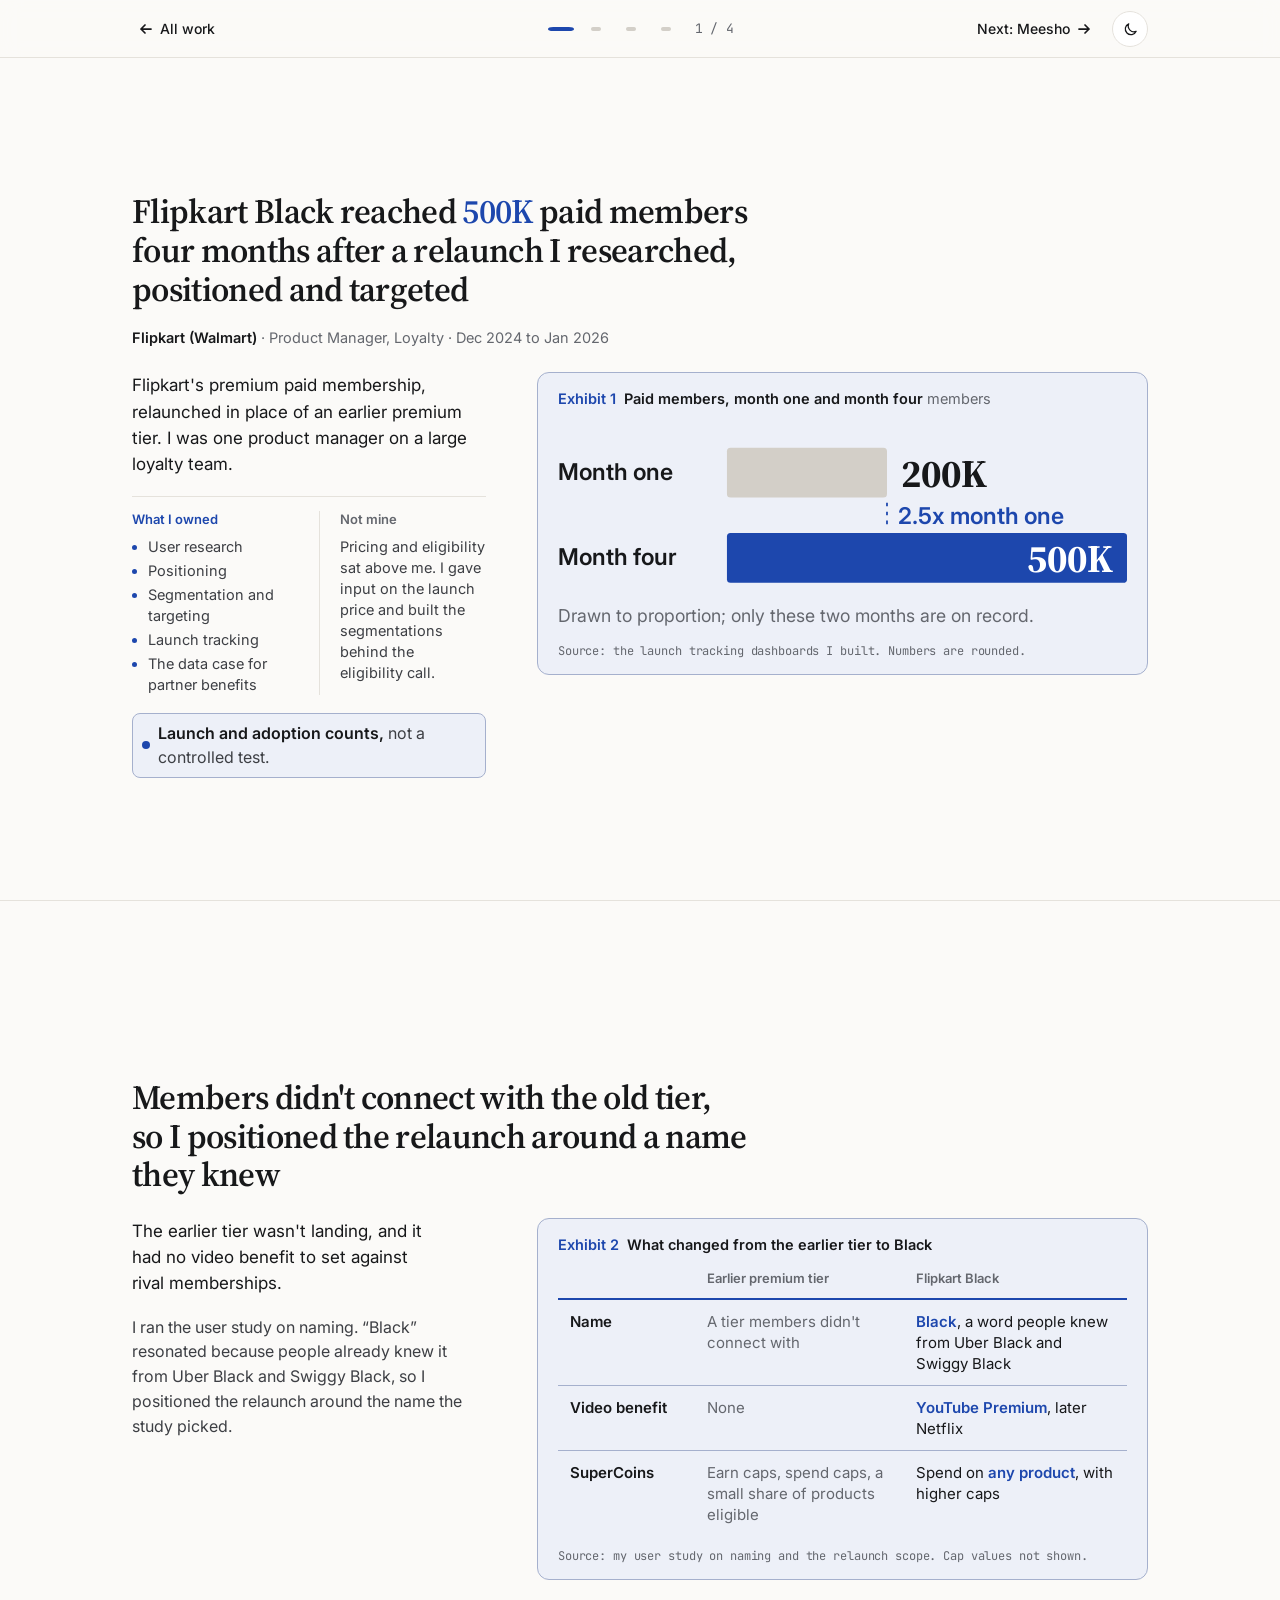
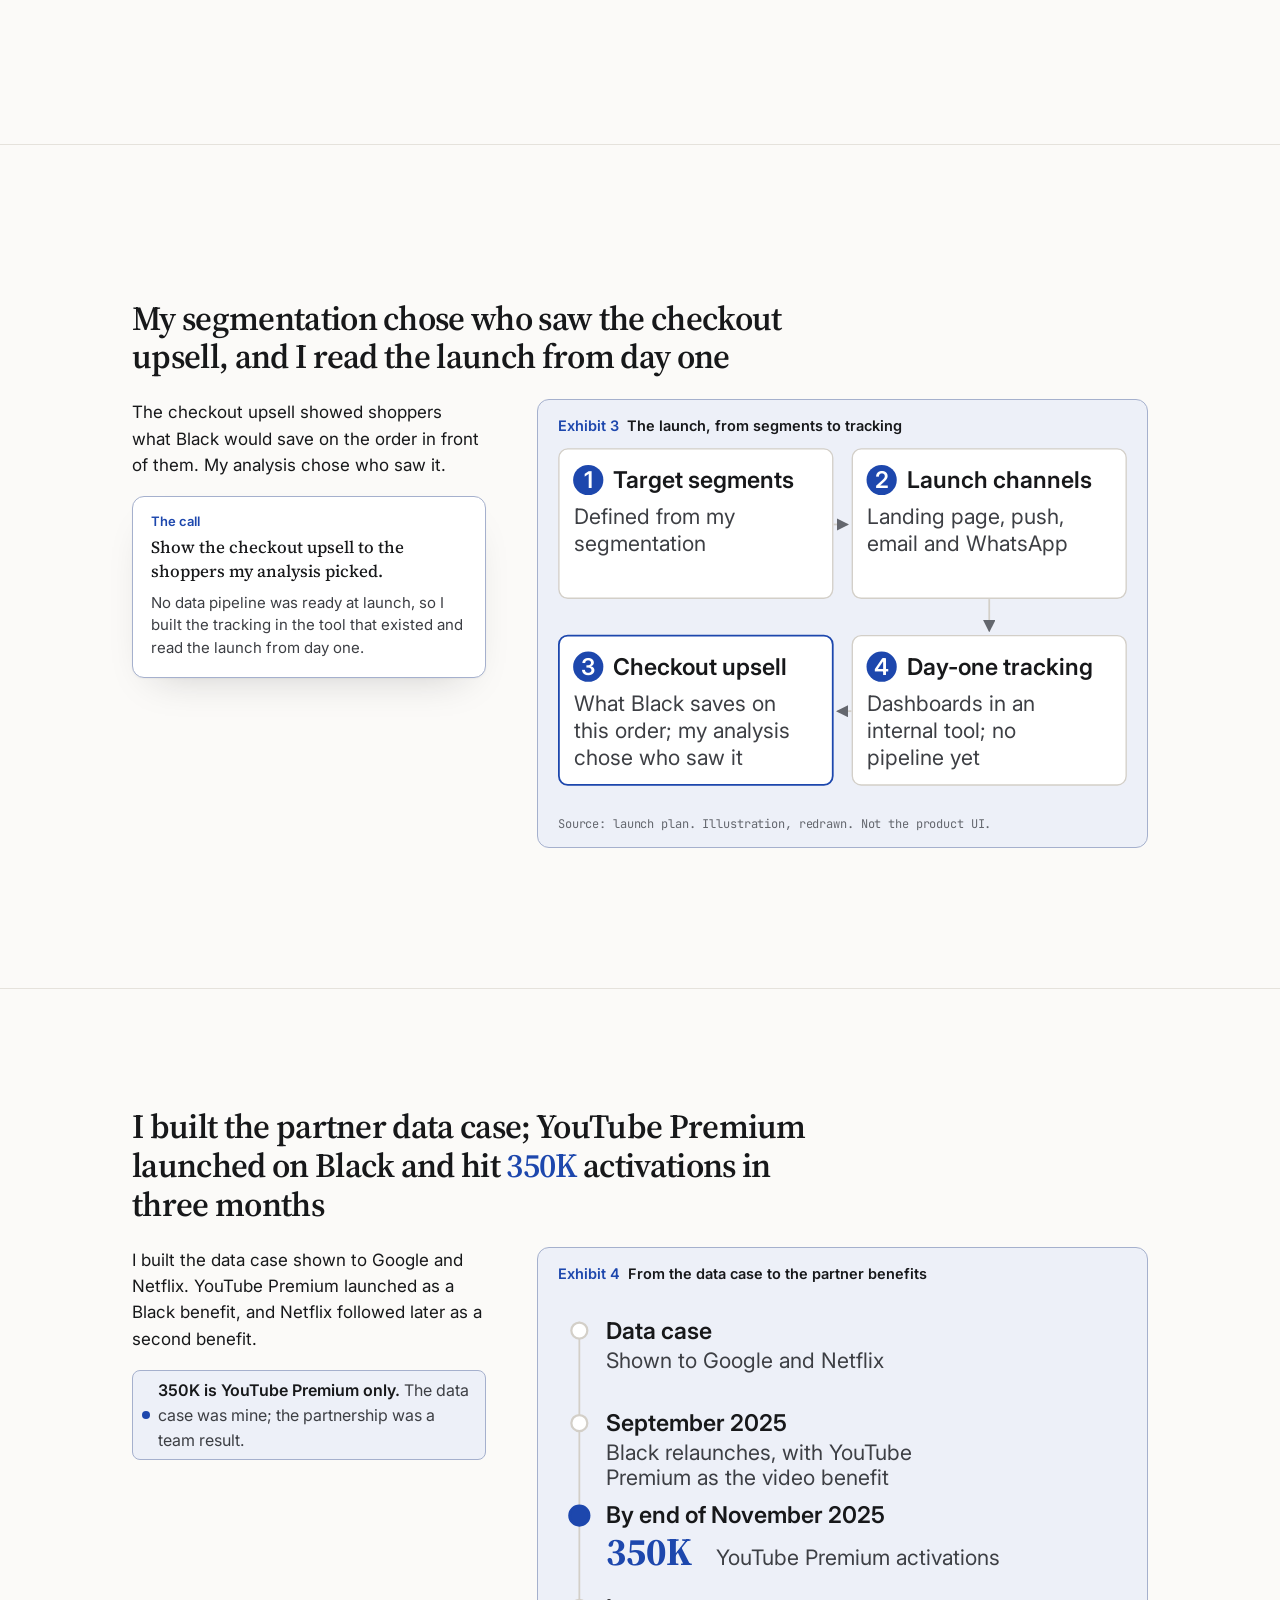
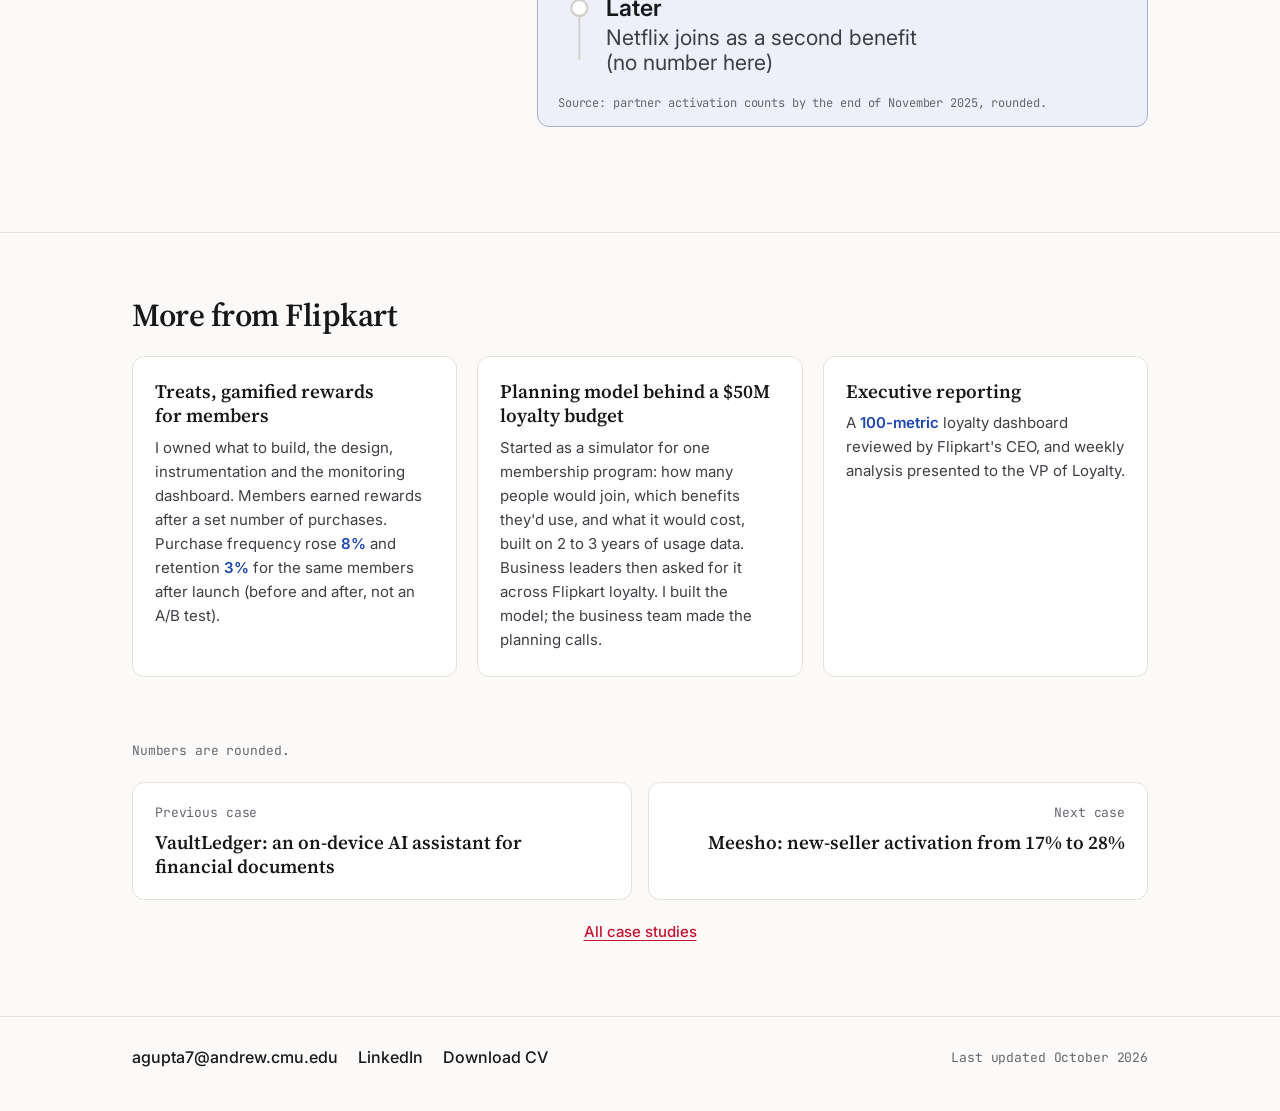
==== commit fab2f408: "Rebuild the four case studies as consulting decks Four slides per case: full-sentence action titles," ====
--- a/flipkart-black/index.html
+++ b/flipkart-black/index.html
@@ -1,12 +1,12 @@
 <!doctype html>
-<html lang="en" class="case-page">
+<html lang="en" class="case-page" data-case="flipkart-black">
 <head>
   <meta charset="utf-8">
   <meta name="viewport" content="width=device-width, initial-scale=1">
   <title>Flipkart Black case study | Abhinav Gupta</title>
-  <meta name="description" content="How I worked on the relaunch of Flipkart Black, Flipkart's premium paid membership: research, positioning, targeting and the partner case. ~500K subscribers in four months.">
+  <meta name="description" content="How I worked on the relaunch of Flipkart Black, Flipkart's premium paid membership: research, positioning, targeting and the partner case. 500K paid members in four months.">
   <meta property="og:title" content="Flipkart Black case study | Abhinav Gupta">
-  <meta property="og:description" content="How I worked on the relaunch of Flipkart Black, Flipkart's premium paid membership: research, positioning, targeting and the partner case. ~500K subscribers in four months.">
+  <meta property="og:description" content="How I worked on the relaunch of Flipkart Black, Flipkart's premium paid membership: research, positioning, targeting and the partner case. 500K paid members in four months.">
   <meta property="og:type" content="article">
   <meta property="og:url" content="https://abhinavgupta0809.github.io/flipkart-black/">
   <meta property="og:image" content="https://abhinavgupta0809.github.io/assets/og-flipkart-black.png">
@@ -31,10 +31,10 @@
       <a class="back" href="../#work"><svg viewBox="0 0 16 16" fill="none" stroke="currentColor" stroke-width="1.75" stroke-linecap="round" stroke-linejoin="round" aria-hidden="true"><path d="M13 8H3M7 4 3 8l4 4"/></svg><span class="back-label">All work</span></a>
       <div class="deck-pos">
         <ol class="ticks" aria-label="Slides">
-          <li><a href="#slide-1" aria-label="Slide 1: What it is and what I owned"><span></span></a></li>
-          <li><a href="#slide-2" aria-label="Slide 2: The problem and the research"><span></span></a></li>
-          <li><a href="#slide-3" aria-label="Slide 3: Going to market"><span></span></a></li>
-          <li><a href="#slide-4" aria-label="Slide 4: The video benefit and the results"><span></span></a></li>
+          <li><a href="#slide-1" aria-label="Slide 1: Flipkart Black reached 500K paid members four months after a relaunch I researched, positioned and targeted" title="Flipkart Black reached 500K paid members four months after a relaunch I researched, positioned and targeted"><span></span></a></li>
+          <li><a href="#slide-2" aria-label="Slide 2: Members didn't connect with the old tier, so I positioned the relaunch around a name they knew" title="Members didn't connect with the old tier, so I positioned the relaunch around a name they knew"><span></span></a></li>
+          <li><a href="#slide-3" aria-label="Slide 3: My segmentation chose who saw the checkout upsell, and I read the launch from day one" title="My segmentation chose who saw the checkout upsell, and I read the launch from day one"><span></span></a></li>
+          <li><a href="#slide-4" aria-label="Slide 4: I built the partner data case; YouTube Premium launched on Black and hit 350K activations in three months" title="I built the partner data case; YouTube Premium launched on Black and hit 350K activations in three months"><span></span></a></li>
         </ol>
         <p class="count mono"><span class="visually-hidden">Slide </span><span data-current>1</span><span aria-hidden="true"> / </span><span class="visually-hidden"> of </span>4</p>
       </div>
@@ -45,174 +45,161 @@
     </div>
   </nav>
 
-  <header class="case-head">
-    <div class="wrap">
-      <p class="case-line mono">Flipkart (Walmart) · Product Manager, Loyalty · <span class="nw">Relaunched September 2025</span></p>
-      <h1>Flipkart Black: ~500K paid members in four months</h1>
-      <dl class="brief">
-          <div><dt class="mono">The bet</dt><dd>Flipkart's earlier premium tier wasn't connecting with members. Relaunch it around a name people already knew, with a video benefit to match rival memberships.</dd></div>
-          <div><dt class="mono">What I did</dt><dd>I ran the user research behind the positioning, defined the target segments, designed the launch notifications, chose who saw the checkout upsell, and built the data case shown to partners.</dd></div>
-          <div><dt class="mono">What happened</dt><dd>Paid members grew 2.5x from month one to month four. YouTube Premium joined as a Black benefit; Netflix followed.</dd></div>
-      </dl>
-      <dl class="case-stats">
-          <div><dt>200K</dt><dd>subscribers in month one</dd></div>
-          <div><dt>~500K</dt><dd>paid subscribers by month four</dd></div>
-          <div><dt>350K</dt><dd>YouTube Premium activations in three months</dd></div>
-      </dl>
-    </div>
-  </header>
-
   <main id="main">
     <section class="slide" id="slide-1" aria-labelledby="s1-title" tabindex="-1">
       <div class="wrap">
-        <header class="slide-head">
-          <p class="slide-no mono" aria-hidden="true">01</p>
-          <h2 id="s1-title">What it is and what I owned</h2>
-        </header>
-        <div class="slide-grid">
-          <div class="slide-text">
-            <ul class="points">
-              <li>Flipkart Black is Flipkart's premium paid membership. It replaced an earlier premium tier, so this was a <strong>relaunch</strong>, not a brand-new product.</li>
-              <li>I was a product manager on a large loyalty team.</li>
-            </ul>
-            <div class="split">
-              <div>
-                <h3 class="mono">What I owned</h3>
-                <ul>
-                  <li>User research</li>
-                  <li>Positioning</li>
-                  <li>Segmentation and targeting</li>
-                  <li>Launch tracking</li>
-                  <li>The data case for partner benefits</li>
-                </ul>
-              </div>
-              <div class="not">
-                <h3 class="mono">Not mine</h3>
-                <p>Pricing and eligibility were decided above me. I gave input on the launch price and built the segmentations the eligibility decision used.</p>
-              </div>
+        <h2 class="s-title" id="s1-title">Flipkart Black reached <b class="num">500K</b> paid members four months after a relaunch I researched, positioned and targeted</h2>
+        <p class="role"><b>Flipkart (Walmart)</b> · Product Manager, Loyalty · <span class="nw">Dec 2024 to Jan 2026</span></p>
+        <div class="s-body">
+          <div class="s-text">
+          <p class="lead">Flipkart's premium paid membership, relaunched in place of an earlier premium tier. I was one product manager on a large loyalty team.</p>
+          <div class="ledger">
+            <div>
+              <h3>What I owned</h3>
+              <ul>
+                <li>User research</li>
+                <li>Positioning</li>
+                <li>Segmentation and targeting</li>
+                <li>Launch tracking</li>
+                <li>The data case for partner benefits</li>
+              </ul>
             </div>
-          </div>
+            <div class="not">
+              <h3>Not mine</h3>
+              <p>Pricing and eligibility sat above me. I gave input on the launch price and built the segmentations behind the eligibility call.</p>
+            </div>
+          </div>
+          <p class="stamp"><span><b>Launch and adoption counts,</b> not a controlled test.</span></p>
+          </div>
+          <figure class="exhibit">
+            <figcaption class="ex-title"><span class="ex-no">Exhibit 1</span>Paid members, month one and month four <span class="ex-unit">members</span></figcaption>
+            <svg xmlns="http://www.w3.org/2000/svg" viewBox="0 0 640 236" role="img" aria-labelledby="fb1-t fb1-d">
+<title id="fb1-t">Paid members, month one and month four</title>
+<desc id="fb1-d">Two horizontal bars drawn to proportion: 200K paid members in month one, 500K by month four, 2.5 times the month-one base. Launch and adoption counts, not a controlled test.</desc>
+<defs><marker id="fb1-a" viewBox="0 0 10 10" refX="9" refY="5" markerWidth="7" markerHeight="7" orient="auto-start-reverse"><path class="arrow" d="M0 0 10 5 0 10z"/></marker></defs>
+<text class="t-h" x="0" y="66">Month one</text>
+<rect class="f-dim" x="190" y="30" width="180" height="56" rx="4"/>
+<text class="t-num" x="386" y="74">200K</text>
+<text class="t-h" x="0" y="162">Month four</text>
+<rect class="f-case" x="190" y="126" width="450" height="56" rx="4"/>
+<text class="t-num t-on" x="624" y="170" text-anchor="end">500K</text>
+<path class="s-dash" d="M370 92 V120"/>
+<text class="t-h t-case" x="382" y="116">2.5x month one</text>
+<text class="t-s" x="0" y="226">Drawn to proportion; only these two months are on record.</text>
+</svg>
+            <p class="ex-source">Source: the launch tracking dashboards I built. Numbers are rounded.</p>
+          </figure>
         </div>
       </div>
     </section>
     <section class="slide" id="slide-2" aria-labelledby="s2-title" tabindex="-1">
       <div class="wrap">
-        <header class="slide-head">
-          <p class="slide-no mono" aria-hidden="true">02</p>
-          <h2 id="s2-title">The problem and the research</h2>
-        </header>
-        <div class="slide-grid">
-          <div class="slide-text">
-            <ul class="points">
-              <li>The earlier tier wasn't connecting with members, and it had <strong>no video benefit</strong> to set against rival memberships.</li>
-              <li>I ran a user study on naming. "Black" resonated because people already knew it from <strong>Uber Black and Swiggy Black</strong>, so the membership was rebuilt around it.</li>
-              <li>SuperCoins rules were hard to follow: earn caps, spend caps, and only a small share of products eligible. Black members could spend coins on <strong>any product</strong>, with higher caps.</li>
-            </ul>
-            <aside class="decision" aria-label="Decision">
-              <p class="decision-label mono">Decision</p>
-              <p class="call">I positioned the relaunch around the name the study picked: a word members already knew.</p>
-            </aside>
-          </div>
+        <h2 class="s-title" id="s2-title">Members didn't connect with the old tier, so I positioned the relaunch around a name they knew</h2>
+        <div class="s-body">
+          <div class="s-text">
+          <p class="lead">The earlier tier wasn't landing, and it had no video benefit to set against rival memberships.</p>
+          <p>I ran the user study on naming. “Black” resonated because people already knew it from Uber Black and Swiggy Black, so I positioned the relaunch around the name the study picked.</p>
+          </div>
+          <figure class="exhibit">
+            <figcaption class="ex-title"><span class="ex-no">Exhibit 2</span>What changed from the earlier tier to Black</figcaption>
+            <table class="ex-table">
+              <thead><tr><th scope="col"></th><th scope="col">Earlier premium tier</th><th scope="col">Flipkart Black</th></tr></thead>
+              <tbody>
+                <tr><th scope="row">Name</th><td class="was">A tier members didn't connect with</td><td class="after"><b>Black</b>, a word people knew from Uber Black and Swiggy Black</td></tr>
+                <tr><th scope="row">Video benefit</th><td class="was">None</td><td class="after"><b>YouTube Premium</b>, later Netflix</td></tr>
+                <tr><th scope="row">SuperCoins</th><td class="was">Earn caps, spend caps, a small share of products eligible</td><td class="after">Spend on <b>any product</b>, with higher caps</td></tr>
+              </tbody>
+            </table>
+            <p class="ex-source">Source: my user study on naming and the relaunch scope. Cap values not shown.</p>
+          </figure>
         </div>
       </div>
     </section>
     <section class="slide" id="slide-3" aria-labelledby="s3-title" tabindex="-1">
       <div class="wrap">
-        <header class="slide-head">
-          <p class="slide-no mono" aria-hidden="true">03</p>
-          <h2 id="s3-title">Going to market</h2>
-        </header>
-        <div class="slide-grid has-fig">
-          <div class="slide-text">
-            <ul class="points">
-              <li>I defined the target segments and designed the landing page and the push, email and WhatsApp notifications.</li>
-              <li><strong>Checkout upsell:</strong> shoppers saw what Black would save them on the order in front of them. My analysis chose who saw it.</li>
-              <li>The data pipeline wasn't ready at launch, so I built the tracking dashboards in an internal tool as a workaround.</li>
-            </ul>
-            <aside class="decision" aria-label="Decision">
-              <p class="decision-label mono">Decision</p>
-              <p class="call">Don't launch blind. With no pipeline, build the tracking in the tool that existed so the launch could be read from day one.</p>
-            </aside>
-          </div>
-            <figure class="figure slide-fig">
-              <div class="fig"><svg xmlns="http://www.w3.org/2000/svg" class="dg" viewBox="0 0 720 448" width="100%" role="img" aria-labelledby="fg-t fg-d" style="display:block;max-width:100%;height:auto">
-<title id="fg-t">Flipkart Black go-to-market sequence</title>
-<desc id="fg-d">Five steps: 1, user research, where a naming study picked the name Black; 2, target segments, defining who to reach; 3, the landing page plus push, email and WhatsApp notifications; 4, a checkout upsell that shows what Black would save you on this order, with my analysis choosing who saw it; 5, tracking dashboards from day one, built in an internal tool because the data pipeline was not ready. Illustration, redrawn. Not the product UI.</desc>
-<style>
-.dg{font-family:var(--sans,Inter,-apple-system,BlinkMacSystemFont,"Segoe UI",Helvetica,Arial,sans-serif)}
-.dg text{fill:var(--ink,#17181a)}
-.dg .h{font-size:24px;font-weight:600}
-.dg .h2{font-size:26px;font-weight:600}
-.dg .b{font-size:22px;fill:var(--body,#3b3d42)}
-.dg .m{font-size:22px;fill:var(--muted,#62656c)}
-.dg .eb{font-size:22px;font-weight:700;letter-spacing:.08em;fill:var(--red,#C41230)}
-.dg .num{font-family:var(--serif,"Source Serif 4",Georgia,serif);font-weight:700}
-.dg .r{fill:var(--red,#C41230)}
-.dg .w{fill:#fff}
-.dg .ln{stroke:var(--muted,#62656c);stroke-width:2;fill:none}
-.dg .lnr{stroke:var(--red,#C41230);stroke-width:2;fill:none}
-.dg .rule{stroke:var(--line,#e4e2de);stroke-width:1.5;fill:none}
-.dg .bx{fill:var(--card,#fff);stroke:#d3cfc8;stroke-width:1.5}
-.dg .bxr{fill:var(--red-tint,#fbecee);stroke:var(--red-line,#efc9d0);stroke-width:1.5}
-.dg .fr{fill:var(--red,#C41230)}
-.dg .fi{fill:var(--ink,#17181a)}
-.dg .fg{fill:#e4e2de}
-.dg .ft{fill:var(--red-tint,#fbecee)}
-.dg .dot{fill:var(--card,#fff);stroke:var(--red,#C41230);stroke-width:2.5}
-.dg .ah{fill:var(--muted,#62656c)}
-</style>
-<defs><marker id="fg-a" viewBox="0 0 10 10" refX="9" refY="5" markerWidth="7" markerHeight="7" orient="auto-start-reverse"><path class="ah" d="M0 0 10 5 0 10z"/></marker></defs>
-<path class="ln" d="M28 52 V90" marker-end="url(#fg-a)"/>
-<path class="ln" d="M28 136 V174" marker-end="url(#fg-a)"/>
-<path class="ln" d="M28 220 V258" marker-end="url(#fg-a)"/>
-<path class="ln" d="M28 304 V370" marker-end="url(#fg-a)"/>
-<circle class="dot" cx="28" cy="30" r="20"/>
-<text class="num r" x="28" y="38" font-size="22" text-anchor="middle">1</text>
-<circle class="dot" cx="28" cy="114" r="20"/>
-<text class="num r" x="28" y="122" font-size="22" text-anchor="middle">2</text>
-<circle class="dot" cx="28" cy="198" r="20"/>
-<text class="num r" x="28" y="206" font-size="22" text-anchor="middle">3</text>
-<circle class="dot" cx="28" cy="282" r="20"/>
-<text class="num r" x="28" y="290" font-size="22" text-anchor="middle">4</text>
-<circle class="dot" cx="28" cy="394" r="20"/>
-<text class="num r" x="28" y="402" font-size="22" text-anchor="middle">5</text>
-<text class="h2" x="72" y="39">User research</text>
-<text class="b" x="72" y="70">A naming study picked the name “Black”</text>
-<text class="h2" x="72" y="123">Target segments</text>
-<text class="b" x="72" y="154">Defined who to reach</text>
-<text class="h2" x="72" y="207">Landing page and notifications</text>
-<text class="b" x="72" y="238">Push, email and WhatsApp</text>
-<text class="h2" x="72" y="291">Checkout upsell</text>
-<text class="b" x="72" y="322">Shows “what Black would save you on this order”</text>
-<text class="b" x="72" y="350">My analysis chose who saw it</text>
-<text class="h2" x="72" y="403">Tracking dashboards from day one</text>
-<text class="b" x="72" y="434">No pipeline yet, so I built them in an internal tool</text>
-</svg></div>
-              <figcaption>Illustration, redrawn. Not the product UI.</figcaption>
-            </figure>
+        <h2 class="s-title" id="s3-title">My segmentation chose who saw the checkout upsell, and I read the launch from day one</h2>
+        <div class="s-body">
+          <div class="s-text">
+          <p class="lead">The checkout upsell showed shoppers what Black would save on the order in front of them. My analysis chose who saw it.</p>
+          <aside class="decision" aria-label="The call">
+            <h3>The call</h3>
+            <p class="call">Show the checkout upsell to the shoppers my analysis picked.</p>
+            <p class="call-note">No data pipeline was ready at launch, so I built the tracking in the tool that existed and read the launch from day one.</p>
+          </aside>
+          </div>
+          <figure class="exhibit">
+            <figcaption class="ex-title"><span class="ex-no">Exhibit 3</span>The launch, from segments to tracking</figcaption>
+            <svg xmlns="http://www.w3.org/2000/svg" viewBox="0 0 640 400" role="img" aria-labelledby="ff3-t ff3-d">
+<title id="ff3-t">How the launch was targeted and tracked</title>
+<desc id="ff3-d">Four steps in a loop: target segments defined from my segmentation; launch channels, a landing page plus push, email and WhatsApp; the checkout upsell, which showed what Black would save on this order, with my analysis choosing who saw it; and tracking dashboards from day one, built in an internal tool because the data pipeline was not ready. Illustration, redrawn. Not the product UI.</desc>
+<defs><marker id="ff3-a" viewBox="0 0 10 10" refX="9" refY="5" markerWidth="7" markerHeight="7" orient="auto-start-reverse"><path class="arrow" d="M0 0 10 5 0 10z"/></marker></defs>
+<rect class="box" x="1" y="1" width="308" height="168" rx="10"/>
+<circle class="f-case" cx="34" cy="36" r="17"/>
+<text class="t-h t-on" x="34" y="45" text-anchor="middle">1</text>
+<text class="t-h" x="62" y="45">Target segments</text>
+<text class="t-b" x="18" y="86">Defined from my</text>
+<text class="t-b" x="18" y="116">segmentation</text>
+<rect class="box" x="331" y="1" width="308" height="168" rx="10"/>
+<circle class="f-case" cx="364" cy="36" r="17"/>
+<text class="t-h t-on" x="364" y="45" text-anchor="middle">2</text>
+<text class="t-h" x="392" y="45">Launch channels</text>
+<text class="t-b" x="348" y="86">Landing page, push,</text>
+<text class="t-b" x="348" y="116">email and WhatsApp</text>
+<rect class="box-case" x="1" y="211" width="308" height="168" rx="10"/>
+<circle class="f-case" cx="34" cy="246" r="17"/>
+<text class="t-h t-on" x="34" y="255" text-anchor="middle">3</text>
+<text class="t-h" x="62" y="255">Checkout upsell</text>
+<text class="t-b" x="18" y="296">What Black saves on</text>
+<text class="t-b" x="18" y="326">this order; my analysis</text>
+<text class="t-b" x="18" y="356">chose who saw it</text>
+<rect class="box" x="331" y="211" width="308" height="168" rx="10"/>
+<circle class="f-case" cx="364" cy="246" r="17"/>
+<text class="t-h t-on" x="364" y="255" text-anchor="middle">4</text>
+<text class="t-h" x="392" y="255">Day-one tracking</text>
+<text class="t-b" x="348" y="296">Dashboards in an</text>
+<text class="t-b" x="348" y="326">internal tool; no</text>
+<text class="t-b" x="348" y="356">pipeline yet</text>
+<path class="s-line" d="M310 86 H326" marker-end="url(#ff3-a)"/>
+<path class="s-line" d="M485 170 V206" marker-end="url(#ff3-a)"/>
+<path class="s-line" d="M330 296 H314" marker-end="url(#ff3-a)"/>
+</svg>
+            <p class="ex-source">Source: launch plan. Illustration, redrawn. Not the product UI.</p>
+          </figure>
         </div>
       </div>
     </section>
     <section class="slide" id="slide-4" aria-labelledby="s4-title" tabindex="-1">
       <div class="wrap">
-        <header class="slide-head">
-          <p class="slide-no mono" aria-hidden="true">04</p>
-          <h2 id="s4-title">The video benefit and the results</h2>
-        </header>
-        <div class="slide-grid">
-          <div class="slide-text">
-            <ul class="points">
-              <li>I built the data case shown to Google and Netflix. <strong>YouTube Premium</strong> launched as a Black benefit; Netflix followed later as a second benefit.</li>
-            </ul>
-            <dl class="results">
-              <div><dt>200K</dt><dd>subscribers in month one</dd></div>
-              <div><dt>~500K</dt><dd>subscribers by month four</dd></div>
-              <div><dt>350K</dt><dd>YouTube Premium activations in the first three months (by end of November 2025)</dd></div>
-            </dl>
-            <ul class="points">
-              <li class="note">These are launch and adoption numbers, not a controlled test.</li>
-            </ul>
-          </div>
+        <h2 class="s-title" id="s4-title">I built the partner data case; YouTube Premium launched on Black and hit <b class="num">350K</b> activations in three months</h2>
+        <div class="s-body">
+          <div class="s-text">
+          <p class="lead">I built the data case shown to Google and Netflix. YouTube Premium launched as a Black benefit, and Netflix followed later as a second benefit.</p>
+          <p class="stamp"><span><b>350K is YouTube Premium only.</b> The data case was mine; the partnership was a team result.</span></p>
+          </div>
+          <figure class="exhibit">
+            <figcaption class="ex-title"><span class="ex-no">Exhibit 4</span>From the data case to the partner benefits</figcaption>
+            <svg xmlns="http://www.w3.org/2000/svg" viewBox="0 0 640 436" role="img" aria-labelledby="ft4-t ft4-d">
+<title id="ft4-t">From the data case to 350K YouTube Premium activations</title>
+<desc id="ft4-d">A timeline in four rows: the data case shown to Google and Netflix; September 2025, Black relaunches with YouTube Premium as the video benefit; by the end of November 2025, 350K YouTube Premium activations; later, Netflix joins as a second benefit, with no number here.</desc>
+<defs><marker id="ft4-a" viewBox="0 0 10 10" refX="9" refY="5" markerWidth="7" markerHeight="7" orient="auto-start-reverse"><path class="arrow" d="M0 0 10 5 0 10z"/></marker></defs>
+<path class="s-line" d="M24 30 V410"/>
+<circle class="f-surface" cx="24" cy="40" r="9" stroke="var(--line-strong)" stroke-width="2.5"/>
+<text class="t-h" x="54" y="49">Data case</text>
+<text class="t-b" x="54" y="82">Shown to Google and Netflix</text>
+<circle class="f-surface" cx="24" cy="144" r="9" stroke="var(--line-strong)" stroke-width="2.5"/>
+<text class="t-h" x="54" y="153">September 2025</text>
+<text class="t-b" x="54" y="186">Black relaunches, with YouTube</text>
+<text class="t-b" x="54" y="214">Premium as the video benefit</text>
+<circle class="f-case" cx="24" cy="248" r="11" stroke="var(--case)" stroke-width="3"/>
+<text class="t-h" x="54" y="257">By end of November 2025</text>
+<text class="t-num on" x="54" y="304" font-size="40">350K</text><text class="t-b" x="178" y="304">YouTube Premium activations</text>
+<circle class="f-surface" cx="24" cy="352" r="9" stroke="var(--line-strong)" stroke-width="2.5"/>
+<text class="t-h" x="54" y="361">Later</text>
+<text class="t-b" x="54" y="394">Netflix joins as a second benefit</text>
+<text class="t-b" x="54" y="422">(no number here)</text>
+</svg>
+            <p class="ex-source">Source: partner activation counts by the end of November 2025, rounded.</p>
+          </figure>
         </div>
       </div>
     </section>
--- a/case.css
+++ b/case.css
@@ -1,152 +1,219 @@
-/* Case pages: deck bar with tick marks, a header with the bet / what I did / what happened,
-   four full-height slides, then "More from" cards and a pager. Loaded after styles.css. */
+/* Case pages (v3, 2026-10-30): a deck bar, then four full-height slides. Each slide is an action title,
+   a text column, one exhibit with a source line, and a provenance stamp. No separate header block.
+   Each case scopes one accent (--case) through data-case on <html>; the site chrome keeps Carnegie red.
+   Loaded after styles.css. */
 .case-page { --bar-h: 56px; scroll-padding-top: var(--bar-h); }
+
+/* ---------- Per-case accent (light / dark pairs, all 4.5:1 or better on both backgrounds) ---------- */
+.case-page[data-case="flipkart-black"] { --case-l: #1d47ad; --case-d: #8fb0ff; }
+.case-page[data-case="meesho"]         { --case-l: #8a1c74; --case-d: #e88ad6; }
+.case-page[data-case="tata-1mg"]       { --case-l: #0b6e5f; --case-d: #6fd6c5; }
+.case-page[data-case="vaultledger"]    { --case-l: #8f5400; --case-d: #f0b350; }
+.case-page {
+  --case: var(--case-l);
+  --case-tint: color-mix(in srgb, var(--case) 8%, var(--surface));
+  --case-tint-2: color-mix(in srgb, var(--case) 16%, var(--surface));
+  --case-line: color-mix(in srgb, var(--case) 32%, var(--line));
+  --case-soft: color-mix(in srgb, var(--case) 45%, var(--surface));
+}
+:root[data-theme="dark"].case-page { --case: var(--case-d); }
+@media (prefers-color-scheme: dark) { :root:not([data-theme="light"]).case-page { --case: var(--case-d); } }
+.case-page ::selection { background: var(--case-tint-2); color: var(--ink); }
 
 /* ---------- Deck bar ---------- */
 .deckbar .wrap { display: grid; grid-template-columns: 1fr auto 1fr; gap: 12px; }
 .deckbar a { display: inline-flex; align-items: center; gap: 0; font: 500 14px/1 var(--sans); color: var(--ink); text-decoration: none; white-space: nowrap; }
-.deckbar a:hover { color: var(--accent); }
+.deckbar a:hover { color: var(--case); }
 .deckbar a svg { width: 16px; height: 16px; flex: none; margin: 0 6px; transition: transform .35s var(--ease-out); }
 .deckbar .back:hover svg { transform: translateX(-3px); }
 .deckbar .next:hover svg { transform: translateX(3px); }
 .deck-pos { display: flex; align-items: center; gap: 14px; }
 .ticks { list-style: none; display: flex; align-items: center; gap: 5px; margin: 0; padding: 0; }
-.ticks a { display: grid; place-items: center; height: 24px; padding: 0 2px; }
+.ticks a { display: grid; place-items: center; height: 24px; min-width: 30px; padding: 0 2px; }
 .ticks a span { display: block; width: 10px; height: 4px; border-radius: 2px; background: var(--line-strong); transform-origin: center; transition: transform .35s var(--ease-out), background-color .2s; }
 .ticks a:hover span { background: var(--muted); }
-.ticks a { min-width: 30px; }
-.ticks a[aria-current="step"] span { transform: scaleX(2.6); background: var(--red); }
+.ticks a[aria-current="step"] span { transform: scaleX(2.6); background: var(--case); }
 .count { margin: 0; color: var(--muted); font-variant-numeric: tabular-nums; min-width: 40px; }
 .deck-right { justify-self: end; display: flex; align-items: center; gap: 10px; }
 
-/* ---------- Header ---------- */
-.case-head { padding: 64px 0 56px; border-bottom: 1px solid var(--line); }
-.case-line { margin: 0 0 18px; color: var(--muted); }
-.case-head h1 {
-  margin: 0; max-width: 26ch;
-  font: 600 clamp(34px, 4.6vw, 56px)/1.06 var(--serif); color: var(--ink); letter-spacing: -.025em; text-wrap: pretty;
-}
-.brief { margin: 36px 0 0; max-width: 860px; border-top: 1px solid var(--line); }
-.brief div { display: grid; grid-template-columns: 150px minmax(0, 1fr); gap: 4px 24px; padding: 14px 0; border-bottom: 1px solid var(--line); }
-.brief dt { color: var(--accent); padding-top: 3px; }
-.brief dd { margin: 0; font: 400 clamp(17px, 1.5vw, 19px)/1.5 var(--serif); color: var(--ink); text-wrap: pretty; }
-.case-stats { display: grid; grid-template-columns: repeat(3, minmax(0, 1fr)); gap: 16px 32px; margin: 32px 0 0; max-width: 860px; }
-.case-stats div { padding-top: 12px; border-top: 2px solid var(--ink); }
-.case-stats dt { font: 600 clamp(24px, 2.4vw, 32px)/1.1 var(--serif); color: var(--ink); font-variant-numeric: lining-nums; letter-spacing: -.01em; }
-.case-stats dd { margin: 6px 0 0; font-size: 14px; line-height: 1.45; color: var(--muted); }
-.case-head .actions { margin-top: 28px; }
-
 /* ---------- Slides ---------- */
-.slide { padding: 72px 0; border-bottom: 1px solid var(--line); outline: none; }
-.slide-head { display: flex; align-items: baseline; gap: 18px; margin-bottom: 32px; }
-.slide-no { margin: 0; color: var(--accent); font-size: 14px; }
-.slide h2 { font-size: clamp(28px, 3.2vw, 42px); line-height: 1.12; letter-spacing: -.02em; }
-.slide-grid { display: grid; grid-template-columns: minmax(0, 1fr); gap: 36px 56px; align-items: start; }
-.slide-grid:not(.has-fig) .slide-text { max-width: 760px; }
-.slide-grid.has-fig { grid-template-columns: minmax(0, 1fr) minmax(0, 1.05fr); }
-.slide .slide-text > * + * { margin-top: 26px; }
-.slide-fig { position: sticky; top: calc(var(--bar-h) + 24px); }
-
-.points { list-style: none; margin: 0; padding: 0; display: grid; gap: 14px; }
-.points li {
-  position: relative; padding-left: 24px; max-width: 64ch;
-  font-size: clamp(16.5px, 1.3vw, 18.5px); line-height: 1.6; color: var(--body); text-wrap: pretty;
-}
-.points li::before { content: ""; position: absolute; left: 2px; top: .7em; width: 7px; height: 7px; border-radius: 1px; background: var(--red); }
-.points strong { color: var(--ink); font-weight: 600; }
-.num { font-weight: 600; color: var(--accent); font-variant-numeric: lining-nums; white-space: nowrap; }
-.points .note { color: var(--muted); font-size: 15px; }
-.points .note::before { background: var(--line-strong); }
-
-/* Decision callout */
-.decision { background: var(--surface); border: 1px solid var(--line); border-radius: 12px; padding: 20px 22px 22px; box-shadow: var(--shadow); }
-.decision-label { margin: 0 0 8px; color: var(--accent); text-transform: uppercase; letter-spacing: .08em; font-size: 12px; font-weight: 500; }
-.decision .call { margin: 0; max-width: 52ch; font: 500 clamp(18.5px, 1.6vw, 21px)/1.42 var(--serif); color: var(--ink); text-wrap: pretty; }
-.decision .call-note { margin: 10px 0 0; font-size: 15.5px; color: var(--body); text-wrap: pretty; }
-.options { list-style: none; margin: 16px 0 0; padding: 0; border-top: 1px solid var(--line); }
-.options li { display: grid; grid-template-columns: 104px minmax(0, 1fr); gap: 4px 14px; align-items: baseline; padding: 10px 0; border-bottom: 1px solid var(--line); font-size: 15.5px; }
-.options li:last-child { border-bottom: 0; padding-bottom: 0; }
-.verdict { justify-self: start; padding: 1px 8px; border-radius: 999px; font: 500 11.5px/1.6 var(--mono); white-space: nowrap; border: 1px solid var(--line-strong); color: var(--muted); }
-.verdict.kept { background: var(--btn-bg); border-color: var(--btn-bg); color: var(--btn-fg); }
-.verdict.rejected { color: var(--accent); border-color: var(--red-line); background: var(--red-tint); }
-
-/* Mine / not mine */
-.split { display: grid; grid-template-columns: repeat(2, minmax(0, 1fr)); gap: 14px; }
-.split > div { background: var(--surface); border: 1px solid var(--line); border-radius: 12px; padding: 18px 20px 20px; }
-.split h3 { margin: 0 0 10px; color: var(--accent); text-transform: uppercase; letter-spacing: .08em; font-size: 12px; font-weight: 500; }
-.split .not h3 { color: var(--muted); }
-.split ul { margin: 0; padding-left: 18px; font-size: 16px; line-height: 1.5; }
-.split li + li { margin-top: 4px; }
-.split li::marker { color: var(--red); }
-.split .not li::marker { color: var(--line-strong); }
-.split p { margin: 0; font-size: 16px; line-height: 1.5; }
-
-/* Results */
-.results { display: grid; grid-template-columns: repeat(3, minmax(0, 1fr)); gap: 16px 24px; margin: 0; }
-.results.two { grid-template-columns: repeat(2, minmax(0, 1fr)); }
-.results.one { grid-template-columns: minmax(0, 1fr); max-width: 520px; }
-.results div { border-top: 2px solid var(--ink); padding-top: 12px; }
-.results dt { font: 600 clamp(28px, 2.8vw, 40px)/1.05 var(--serif); color: var(--accent); letter-spacing: -.02em; font-variant-numeric: lining-nums; }
-.results.one dt { font-size: clamp(44px, 5vw, 68px); }
-.results dd { margin: 8px 0 0; font-size: 15px; line-height: 1.45; color: var(--body); }
-.results.one dd { font-size: clamp(16px, 1.3vw, 18px); }
-
-/* VaultLedger pivot */
-.pivot { display: grid; grid-template-columns: minmax(0, 1fr) auto minmax(0, 1fr); gap: 12px; align-items: stretch; }
-.pivot > div { border-radius: 12px; padding: 16px 18px 18px; border: 1px solid var(--line); background: var(--surface); }
-.pivot .to { background: var(--btn-bg); border-color: var(--btn-bg); }
-.pivot-k { margin: 0 0 6px; color: var(--muted); text-transform: uppercase; letter-spacing: .08em; font-size: 12px; }
-.pivot .to .pivot-k { color: color-mix(in srgb, var(--btn-fg) 70%, var(--btn-bg)); }
-.pivot p:last-child { margin: 0; font: 500 17px/1.4 var(--serif); color: var(--ink); }
-.pivot .to p:last-child { color: var(--btn-fg); }
-.pivot-arrow { align-self: center; color: var(--accent); }
-.pivot-arrow svg { width: 22px; height: 22px; display: block; }
-
-/* Before / after bars */
-.bars { margin: 0; padding: 18px 20px 16px; background: var(--surface); border: 1px solid var(--line); border-radius: 12px; }
-.bar { display: grid; grid-template-columns: 180px minmax(0, 1fr) 48px; align-items: center; gap: 12px; }
-.bar + .bar { margin-top: 10px; }
-.bar-l { font-size: 14px; color: var(--body); }
-.bar-track { height: 12px; background: var(--surface-2); border-radius: 3px; overflow: hidden; }
-.bar-fill { display: block; height: 100%; width: calc(var(--v) * 100%); background: var(--muted); border-radius: 3px; }
-.bar.after .bar-fill { background: var(--red); }
-.bar-v { font: 600 18px/1 var(--serif); color: var(--ink); text-align: right; font-variant-numeric: tabular-nums; }
-.bars figcaption { margin-top: 12px; font: 400 12px/1.4 var(--mono); color: var(--muted); }
-
-/* Index of the pieces of work in a case */
-.inside { margin: 0; padding: 0; list-style: none; display: grid; gap: 8px; max-width: 560px; }
-.inside a {
-  display: flex; justify-content: space-between; align-items: center; gap: 12px;
-  padding: 14px 16px; border: 1px solid var(--line); border-radius: 10px; background: var(--surface);
-  font-weight: 500; color: var(--ink); text-decoration: none; transition: border-color .2s;
-}
-.inside a:hover { border-color: var(--accent); color: var(--ink); }
-.inside a span { color: var(--muted); white-space: nowrap; }
+.slide { padding: clamp(28px, 4.5vh, 52px) 0 clamp(22px, 3vh, 32px); border-bottom: 1px solid var(--line); outline: none; }
+.slide > .wrap { display: flex; flex-direction: column; justify-content: center; gap: clamp(18px, 2.6vh, 26px); width: 100%; }
+.s-title { margin: 0; max-width: 40ch; font: 600 clamp(26px, 1.4vw + 16px, 40px)/1.14 var(--serif); color: var(--ink); letter-spacing: -.02em; text-wrap: pretty; }
+.s-title .num { color: var(--case); }
+.s-body { display: grid; grid-template-columns: minmax(0, 4.4fr) minmax(0, 7.6fr); gap: 28px clamp(32px, 4vw, 64px); align-items: start; }
+.s-body.flip { grid-template-columns: minmax(0, 7.6fr) minmax(0, 4.4fr); }
+.s-body.flip .exhibit, .s-body.flip .s-ex-col { order: -1; }
+.s-body.one { grid-template-columns: minmax(0, 1fr); gap: 18px; }
+.s-body.one .exhibit { order: -1; }
+.s-body.one .s-text p { max-width: 70ch; }
+/* Centered stage (Meesho): the exhibit sized to its drawing and centered, text in two columns beneath it */
+.s-body.wide { grid-template-columns: minmax(0, 1fr); gap: 18px; justify-items: center; }
+.s-body.wide .exhibit { order: -1; width: fit-content; max-width: 100%; }
+.s-body.wide .exhibit svg { width: auto; max-width: 100%; height: min(40svh, 480px); max-height: none; }
+.s-body.wide .ex-title, .s-body.wide .ex-source { width: 0; min-width: 100%; }
+.s-body.wide .s-text { display: grid; grid-template-columns: repeat(2, minmax(0, 1fr)); gap: 14px 40px; align-items: start; width: 100%; max-width: 900px; }
+.s-body.wide .s-text > *:not(:first-child) { margin-top: 0; }
+.s-body.wide .s-text > :only-child { grid-column: 1 / -1; justify-self: center; }
+.s-body.wide .s-text p { max-width: none; }
+/* Annotated exhibit (Tata 1mg): the drawing and the text share one tinted field */
+.s-body.stack { grid-template-columns: minmax(0, 1.45fr) minmax(0, 1fr); gap: 0 36px; align-items: start; padding: 16px 22px 14px; border: 1px solid var(--case-line); border-radius: 12px; background: var(--case-tint); }
+.s-body.stack .exhibit { order: -1; padding: 0; border: 0; background: none; border-radius: 0; }
+.s-body.stack .s-text { padding-top: 32px; }
+.s-body.stack .s-text p { max-width: 42ch; }
+.exhibit .decision { margin: 0 0 14px; box-shadow: none; background: var(--surface); }
+.s-text > *:not(:first-child) { margin-top: 18px; }
+.s-text p { margin: 0; max-width: 46ch; font-size: clamp(16px, 1.1vw, 17.5px); line-height: 1.55; color: var(--body); text-wrap: pretty; }
+.s-text p.lead { font-size: clamp(17px, 1.25vw, 19px); color: var(--ink); }
+.s-text strong { color: var(--ink); font-weight: 600; }
+.s-text .fine { font-size: 14.5px; color: var(--muted); }
+.num { font-weight: 600; color: var(--case); font-variant-numeric: lining-nums; white-space: nowrap; }
+.role { margin: -6px 0 0; font-size: 14.5px; color: var(--muted); }
+.role b { font-weight: 600; color: var(--ink); }
+
+/* The provenance stamp: how a number was measured, whose result it was */
+.stamp { display: inline-flex; align-items: center; gap: 8px; margin: 0; padding: 7px 11px 7px 9px; border: 1px solid var(--case-line); border-radius: 8px; background: var(--case-tint); font-size: 13.5px; line-height: 1.35; color: var(--body); max-width: 46ch; }
+.stamp::before { content: ""; flex: none; width: 8px; height: 8px; border-radius: 50%; background: var(--case); }
+.stamp > span { display: block; }
+.stamp b { font-weight: 600; color: var(--ink); }
+
+/* Owned / not mine ledger */
+.ledger { display: grid; grid-template-columns: repeat(2, minmax(0, 1fr)); gap: 0 20px; margin: 0; padding: 14px 0 0; border-top: 1px solid var(--line); }
+.ledger > div + div { border-left: 1px solid var(--line); padding-left: 20px; }
+.ledger h3 { margin: 0 0 8px; font: 600 13px/1.3 var(--sans); color: var(--case); }
+.ledger .not h3 { color: var(--muted); }
+.ledger ul { margin: 0; padding-left: 16px; font-size: 14.5px; line-height: 1.45; color: var(--body); }
+.ledger li + li { margin-top: 3px; }
+.ledger li::marker { color: var(--case); }
+.ledger .not li::marker { color: var(--line-strong); }
+.ledger p { margin: 0; font-size: 14.5px; line-height: 1.45; color: var(--body); max-width: none; }
+
+/* The call */
+.decision { padding: 16px 18px 18px; border: 1px solid var(--case-line); border-radius: 12px; background: var(--surface); box-shadow: var(--shadow); }
+.decision h3 { margin: 0 0 6px; font: 600 13px/1.3 var(--sans); color: var(--case); }
+.decision .call { margin: 0; max-width: 44ch; font: 500 clamp(17px, 1.3vw, 20px)/1.4 var(--serif); color: var(--ink); text-wrap: pretty; }
+.decision .call-note { margin: 8px 0 0; font-size: 15px; line-height: 1.5; color: var(--body); max-width: 50ch; }
+
+/* Actions on a slide (VaultLedger links) */
+.s-ex-col { display: flex; flex-direction: column; gap: 14px; min-width: 0; }
+.s-actions { display: flex; flex-wrap: wrap; gap: 10px; }
+.s-actions .btn-solid { background: var(--case); border-color: var(--case); color: #fff; }
+.s-actions .btn-solid:hover { background: var(--ink); border-color: var(--ink); color: var(--bg); }
+:root[data-theme="dark"] .s-actions .btn-solid { color: #111113; }
+@media (prefers-color-scheme: dark) { :root:not([data-theme="light"]) .s-actions .btn-solid { color: #111113; } }
+
+/* ---------- Exhibits ---------- */
+.exhibit { display: flex; flex-direction: column; margin: 0; padding: 16px 20px 14px; border: 1px solid var(--case-line); border-radius: 12px; background: var(--case-tint); min-width: 0; }
+.ex-title { margin: 0 0 12px; font: 600 14.5px/1.35 var(--sans); color: var(--ink); text-wrap: pretty; }
+.ex-title .ex-no { color: var(--case); margin-right: 8px; }
+.ex-title .ex-unit { font-weight: 400; color: var(--muted); }
+.ex-source { margin: 12px 0 0; font: 400 12px/1.45 var(--mono); color: var(--muted); letter-spacing: -.01em; text-wrap: pretty; }
+.exhibit svg { display: block; width: 100%; height: auto; max-height: min(56svh, 560px); }
+.exhibit svg text { font-family: var(--sans); fill: var(--ink); }
+/* SVG vocabulary: one stroke weight, theme inks, the case accent for the thing that changed */
+.exhibit .t-h { font-size: 26px; font-weight: 600; }
+.exhibit .t-b { font-size: 24px; fill: var(--body); }
+.exhibit .t-m { font-size: 22px; fill: var(--muted); }
+.exhibit .t-s { font-size: 20px; fill: var(--muted); }
+.exhibit .t-num { font-family: var(--serif); font-size: 44px; font-weight: 700; fill: var(--ink); }
+.exhibit .t-num.on { fill: var(--case); }
+.exhibit .t-case { fill: var(--case); font-weight: 600; }
+.exhibit .t-on { fill: #fff; }
+.exhibit .f-case { fill: var(--case); }
+.exhibit .f-dim { fill: var(--line-strong); }
+.exhibit .f-tint { fill: var(--case-tint-2); }
+.exhibit .f-surface { fill: var(--surface); }
+.exhibit .f-ink { fill: var(--ink); }
+.exhibit .s-line { stroke: var(--line-strong); stroke-width: 2; fill: none; }
+.exhibit .s-hair { stroke: var(--line); stroke-width: 1.5; fill: none; }
+.exhibit .s-case { stroke: var(--case); stroke-width: 3; fill: none; }
+.exhibit .s-case2 { stroke: var(--case); stroke-width: 2; fill: none; }
+.exhibit .s-dash { stroke: var(--case); stroke-width: 2; fill: none; stroke-dasharray: 4 6; }
+.exhibit .box { fill: var(--surface); stroke: var(--line-strong); stroke-width: 1.5; }
+.exhibit .box-case { fill: var(--surface); stroke: var(--case); stroke-width: 2; }
+.exhibit .box-tint { fill: var(--case-tint-2); stroke: var(--case-line); stroke-width: 1.5; }
+.exhibit .box-ghost { fill: var(--surface); stroke: var(--line-strong); stroke-width: 1.5; stroke-dasharray: 5 5; }
+.exhibit .ghost text, .exhibit text.ghost { fill: var(--muted); }
+.exhibit .arrow { fill: var(--muted); }
+:root[data-theme="dark"] .exhibit .t-on { fill: #111113; }
+@media (prefers-color-scheme: dark) { :root:not([data-theme="light"]) .exhibit .t-on { fill: #111113; } }
+
+/* HTML exhibits (tables and ledgers inside the panel) */
+.ex-table { width: 100%; border-collapse: collapse; font-size: 15px; line-height: 1.4; }
+.ex-table th, .ex-table td { padding: 11px 12px; text-align: left; vertical-align: top; border-bottom: 1px solid var(--case-line); }
+.ex-table thead th { font: 600 13px/1.3 var(--sans); color: var(--muted); padding-top: 4px; border-bottom: 2px solid var(--case); }
+.ex-table th[scope="row"] { font-weight: 600; color: var(--ink); width: 24%; }
+.ex-table td.was { color: var(--muted); }
+.ex-table td.after { color: var(--ink); }
+.ex-table td.after b { color: var(--case); font-weight: 600; }
+.ex-table tbody tr:last-child td, .ex-table tbody tr:last-child th { border-bottom: 0; }
+.ex-table .verdict { display: inline-block; min-width: 78px; padding: 2px 9px; border-radius: 999px; font: 500 12.5px/1.6 var(--sans); white-space: nowrap; text-align: center; }
+.ex-table .verdict.kept { background: var(--case); color: #fff; }
+:root[data-theme="dark"] .ex-table .verdict.kept { color: #111113; }
+@media (prefers-color-scheme: dark) { :root:not([data-theme="light"]) .ex-table .verdict.kept { color: #111113; } }
+.ex-table .verdict.rejected { border: 1px solid var(--case-line); color: var(--case); background: var(--surface); }
+.ex-table td b { color: var(--ink); font-weight: 600; }
+.ex-table td .gate { display: block; margin-top: 3px; font-size: 13.5px; color: var(--muted); }
+.ex-table tr.ghost td { color: var(--muted); }
+.ex-table tr.ghost td b { color: var(--body); }
+
+/* Two columns: working / not proven */
+.cols { display: grid; grid-template-columns: repeat(2, minmax(0, 1fr)); gap: 16px; }
+.cols > div { padding: 14px 16px 16px; border-radius: 10px; background: var(--surface); border: 1px solid var(--case-line); }
+.cols > div.not { border-style: dashed; }
+.cols h3 { margin: 0 0 8px; font: 600 13.5px/1.3 var(--sans); color: var(--case); }
+.cols .not h3 { color: var(--muted); }
+.cols ul { margin: 0; padding-left: 17px; font-size: 15px; line-height: 1.5; color: var(--body); }
+.cols li + li { margin-top: 5px; }
+.cols li::marker { color: var(--case); }
+.cols .not li::marker { color: var(--line-strong); }
+.cols .big { margin: 0 0 8px; font: 700 34px/1 var(--serif); color: var(--case); }
+.cols .big small { display: block; margin-top: 4px; font: 400 13.5px/1.3 var(--sans); color: var(--muted); }
+
+/* Tiles that index a three-chapter case */
+.tiles { display: grid; grid-template-columns: repeat(3, minmax(0, 1fr)); gap: 12px; }
+.tiles a { display: flex; flex-direction: column; gap: 6px; padding: 16px 16px 18px; border-radius: 10px; background: var(--surface); border: 1px solid var(--case-line); text-decoration: none; color: inherit; transition: border-color .2s, transform .35s var(--ease-out); }
+.tiles a:hover { border-color: var(--case); transform: translateY(-2px); }
+.tiles .k { font: 500 12.5px/1.3 var(--sans); color: var(--muted); }
+.tiles .n { font: 700 clamp(26px, 2.2vw, 34px)/1.05 var(--serif); color: var(--case); letter-spacing: -.01em; }
+.tiles .t { font: 500 15px/1.35 var(--sans); color: var(--ink); text-wrap: pretty; }
+.tiles .go { margin-top: auto; padding-top: 6px; font-size: 13.5px; color: var(--muted); }
+.tiles .go::after { content: " \2193"; }
+
+/* Four changes ledger (Meesho slide 4) */
+.changes { list-style: none; margin: 0; padding: 0; }
+.changes li { display: grid; grid-template-columns: 34px minmax(0, 1fr) auto; gap: 2px 14px; align-items: baseline; padding: 11px 0; border-bottom: 1px solid var(--case-line); }
+.changes li:last-child { border-bottom: 0; }
+.changes li::before { content: ""; display: block; width: 12px; height: 12px; margin-left: 8px; border-radius: 3px; background: var(--case); align-self: center; grid-row: 1 / span 2; }
+.changes .what { font: 600 15.5px/1.35 var(--sans); color: var(--ink); }
+.changes .how { grid-column: 2; font-size: 14px; line-height: 1.4; color: var(--body); }
+.changes .v { grid-row: 1 / span 2; grid-column: 3; align-self: center; font: 600 clamp(17px, 1.4vw, 21px)/1.1 var(--serif); color: var(--case); white-space: nowrap; text-align: right; font-variant-numeric: lining-nums; }
+.changes .v small { display: block; font: 400 12.5px/1.3 var(--sans); color: var(--muted); }
 
 /* ---------- After the slides ---------- */
-.more { padding: 72px 0 8px; }
-.more h2 { margin-bottom: 24px; }
+.more { padding: 64px 0 8px; }
+.more h2 { margin-bottom: 22px; }
 .more-grid { display: grid; grid-template-columns: repeat(3, minmax(0, 1fr)); gap: 20px; }
 .more-grid.two { grid-template-columns: repeat(2, minmax(0, 1fr)); }
 .more-card { background: var(--surface); border: 1px solid var(--line); border-radius: 12px; padding: 22px 22px 24px; }
 .more-card h3 { font-size: 19px; line-height: 1.3; }
 .more-card p { margin: 8px 0 0; font-size: 15px; line-height: 1.6; text-wrap: pretty; }
 
-.artifact { display: grid; grid-template-columns: minmax(0, 5fr) minmax(0, 6fr); gap: 32px; align-items: center; background: var(--surface); border: 1px solid var(--line); border-radius: 12px; overflow: hidden; }
+.artifact { display: block; margin-top: 20px; background: var(--surface); border: 1px solid var(--line); border-radius: 12px; overflow: hidden; }
 .artifact .shot { display: block; aspect-ratio: 16 / 10; background: #111; border-right: 1px solid var(--line); }
 .artifact .shot img { display: block; width: 100%; height: 100%; object-fit: cover; }
-.artifact-body { padding: 24px 28px 24px 0; }
+.artifact-body { padding: 22px 24px 24px; }
 .artifact-body h3 { font-size: 22px; }
 .artifact-body p { margin: 8px 0 0; }
+.artifact-body .row-links { display: flex; flex-wrap: wrap; gap: 4px 18px; margin-top: 12px; font-size: 14.5px; font-weight: 500; }
+.artifact-body .row-links a { text-decoration: none; }
+.artifact-body .row-links a::after { content: " \2197"; font-size: .85em; }
+.artifact-body .row-links a:hover { text-decoration: underline; }
 
 .case-end { padding: 56px 0 0; }
 .rounded { margin: 0 0 20px; color: var(--muted); }
 .pager { display: grid; grid-template-columns: repeat(2, minmax(0, 1fr)); gap: 16px; }
-.pager a {
-  display: flex; flex-direction: column; gap: 6px; padding: 20px 22px;
-  background: var(--surface); border: 1px solid var(--line); border-radius: 12px; text-decoration: none;
-  transition: border-color .2s, box-shadow .4s var(--ease-out);
-}
+.pager a { display: flex; flex-direction: column; gap: 6px; padding: 20px 22px; background: var(--surface); border: 1px solid var(--line); border-radius: 12px; text-decoration: none; transition: border-color .2s, box-shadow .4s var(--ease-out); }
 .pager a:hover { border-color: var(--line-strong); box-shadow: var(--shadow); }
 .pager .next { text-align: right; align-items: flex-end; }
 .pager .k { color: var(--muted); }
@@ -154,22 +221,51 @@
 .pager-all { margin: 20px 0 0; text-align: center; font-weight: 500; font-size: 15px; }
 .page-foot { margin-top: 72px; }
 
-/* ---------- Desktop: full-height slides with gentle snapping ---------- */
-@media (min-width: 960px) and (min-height: 700px) {
+/* ---------- Desktop: each slide fills the viewport below the deck bar, gentle snapping ---------- */
+@media (min-width: 960px) and (min-height: 640px) {
   html.case-page { scroll-snap-type: y proximity; }
-  .case-head, .slide { scroll-snap-align: start; }
-  .slide { min-height: calc(100svh - var(--bar-h)); display: flex; align-items: flex-start; padding: clamp(44px, 8vh, 80px) 0 44px; }
-  .slide > .wrap { width: 100%; }
+  .slide { scroll-snap-align: start; min-height: calc(100svh - var(--bar-h)); display: flex; }
+  .slide > .wrap { flex: 1; }
+}
+
+/* Short desktop viewports (1280x720 and similar): tighter type and padding so every slide still fits */
+@media (min-width: 960px) and (max-height: 760px) {
+  .slide { padding: 22px 0 16px; }
+  .slide > .wrap { gap: 14px; }
+  .s-title { font-size: clamp(24px, 1.1vw + 14px, 31px); }
+  .s-text p { font-size: 15.5px; }
+  .s-text p.lead { font-size: 16.5px; }
+  .s-text > *:not(:first-child) { margin-top: 12px; }
+  .exhibit { padding: 12px 16px 10px; }
+  .ex-title { margin-bottom: 8px; }
+  .ex-source { margin-top: 8px; }
+  .exhibit .decision { padding: 10px 14px 12px; margin-bottom: 10px; }
+  .exhibit .decision .call { font-size: 16.5px; }
+  .ex-table th, .ex-table td { padding: 7px 10px; }
+  .ex-table { font-size: 14px; }
+  .ledger ul, .ledger p { font-size: 13.5px; }
+  .s-body.wide .exhibit svg { height: min(34svh, 470px); }
+  .s-body.one, .s-body.wide { gap: 14px; }
+  .s-body.stack { padding: 12px 16px 10px; }
+  .s-body.stack .s-text { padding-top: 26px; }
 }
 
 /* ---------- Responsive ---------- */
 @media (max-width: 960px) {
-  .slide-grid.has-fig { grid-template-columns: minmax(0, 1fr); }
-  .slide-fig { position: static; }
+  .s-body, .s-body.flip, .s-body.stack { grid-template-columns: minmax(0, 1fr); }
+  .exhibit, .s-ex-col { order: -1; }
+  .s-body.wide { justify-items: stretch; }
+  .s-body.wide .exhibit { width: auto; }
+  .s-body.wide .exhibit svg { width: 100%; height: auto; max-height: none; }
+  .s-body.stack { padding: 0; border: 0; background: none; gap: 24px; }
+  .s-body.stack .exhibit { padding: 16px 20px 14px; border: 1px solid var(--case-line); border-radius: 12px; background: var(--case-tint); }
+  .s-body.stack .s-text { padding-top: 0; }
+  .exhibit svg { max-height: none; }
   .more-grid, .more-grid.two { grid-template-columns: 1fr; }
   .artifact { grid-template-columns: 1fr; gap: 0; }
   .artifact .shot { border-right: 0; border-bottom: 1px solid var(--line); }
   .artifact-body { padding: 20px 22px 22px; }
+  .tiles { grid-template-columns: 1fr; }
 }
 @media (max-width: 640px) {
   .case-page { --bar-h: 52px; }
@@ -185,36 +281,53 @@
   .count { display: none; }
   .deckbar .next-name { display: none; }
   .deck-right { gap: 6px; }
-  .case-head { padding: 36px 0 40px; }
-  .brief div { grid-template-columns: 1fr; gap: 2px; }
-  .case-stats { grid-template-columns: 1fr; gap: 14px; }
-  .slide { padding: 52px 0; }
-  .slide-head { flex-direction: column; gap: 6px; margin-bottom: 24px; }
-  .slide .slide-text > * + * { margin-top: 22px; }
-  .points li { padding-left: 20px; }
-  .split, .results, .results.two { grid-template-columns: 1fr; }
-  .options li { grid-template-columns: 1fr; gap: 6px; }
-  .pivot { grid-template-columns: 1fr; }
-  .pivot-arrow { justify-self: center; transform: rotate(90deg); }
-  .bar { grid-template-columns: 1fr 44px; }
-  .bar-l { grid-column: 1 / -1; }
-  .more { padding-top: 52px; }
+  .slide { padding: 40px 0 36px; }
+  .slide > .wrap { gap: 18px; }
+  .s-title { font-size: 25px; }
+  .exhibit { padding: 12px 12px 10px; }
+  .exhibit .t-s { font-size: 22px; }
+  .ex-table { font-size: 14px; table-layout: fixed; }
+  .ex-table th, .ex-table td { padding: 9px 8px; }
+  .ex-table th[scope="row"] { width: 30%; }
+  .ledger { grid-template-columns: 1fr; gap: 14px 0; }
+  .ledger > div + div { border-left: 0; padding-left: 0; border-top: 1px solid var(--line); padding-top: 12px; }
+  .cols { grid-template-columns: 1fr; }
+  .s-body.wide .s-text { grid-template-columns: 1fr; }
+  .s-body.stack .exhibit { padding: 12px 12px 10px; }
+  .pager .next { order: -1; }
+  .changes li { grid-template-columns: 34px minmax(0, 1fr); }
+  .changes .v { grid-row: auto; grid-column: 2; text-align: left; margin-top: 2px; }
+  .changes .v small { display: inline; margin-left: 6px; }
+  .more { padding-top: 48px; }
   .pager { grid-template-columns: 1fr; }
   .pager .next { text-align: left; align-items: flex-start; }
 }
 
-/* ---------- Print: one slide per page ---------- */
+/* ---------- Print: four landscape pages per case, then "More from" ---------- */
 @media print {
-  @page { margin: 0.55in; }
+  @page { size: landscape; margin: 0.5in; }
   html.case-page { scroll-snap-type: none; }
-  .topbar, .skip, .pager, .pager-all, .case-head .actions, .shot, .theme-toggle { display: none !important; }
+  :root { --bg: #fff; --surface: #fff; }
+  .topbar, .skip, .pager, .pager-all, .s-actions, .shot, .theme-toggle, .site-foot { display: none !important; }
   body { background: #fff; }
-  .case-head { padding: 0 0 18px; }
-  .slide { min-height: 0; display: block; padding: 18px 0 0; border: 0; break-after: page; break-inside: avoid; }
-  .slide-grid.has-fig { grid-template-columns: 1fr 1fr; gap: 20px; }
-  .slide-fig { position: static; }
-  .points li { font-size: 13px; }
+  .slide { min-height: 0; display: block; padding: 0 0 8pt; border: 0; break-after: page; break-inside: avoid; }
+  .slide > .wrap { display: block; }
+  .s-title { margin: 0 0 10pt; max-width: none; font-size: 19pt; }
+  .s-body, .s-body.flip { grid-template-columns: minmax(0, 4fr) minmax(0, 8fr); gap: 14pt; align-items: start; }
+  .s-body.flip .exhibit { order: 0; }
+  .s-body.wide { justify-items: start; }
+  .s-body.wide .exhibit svg { width: auto; height: 3.3in; }
+  .s-body.stack { grid-template-columns: minmax(0, 1.45fr) minmax(0, 1fr); }
+  .s-text > * + * { margin-top: 8pt; }
+  .s-text p, .s-text p.lead { font-size: 10pt; line-height: 1.4; }
+  .ledger ul, .ledger p, .stamp, .decision .call-note { font-size: 9pt; }
+  .decision .call { font-size: 12pt; }
+  .exhibit { order: 0; break-inside: avoid; box-shadow: none; padding: 8pt 10pt; }
+  .exhibit svg { max-height: 3.9in; }
+  .ex-table, .changes .how, .cols ul, .tiles .t { font-size: 9.5pt; }
   .decision { box-shadow: none; }
   .more { break-before: page; padding-top: 0; }
-  .more-card, .decision, .split > div { break-inside: avoid; }
-}
+  .more-grid, .more-grid.two { grid-template-columns: repeat(3, minmax(0, 1fr)); }
+  .more-card, .cols > div, .tiles a { break-inside: avoid; }
+  .case-end { padding-top: 12pt; }
+}
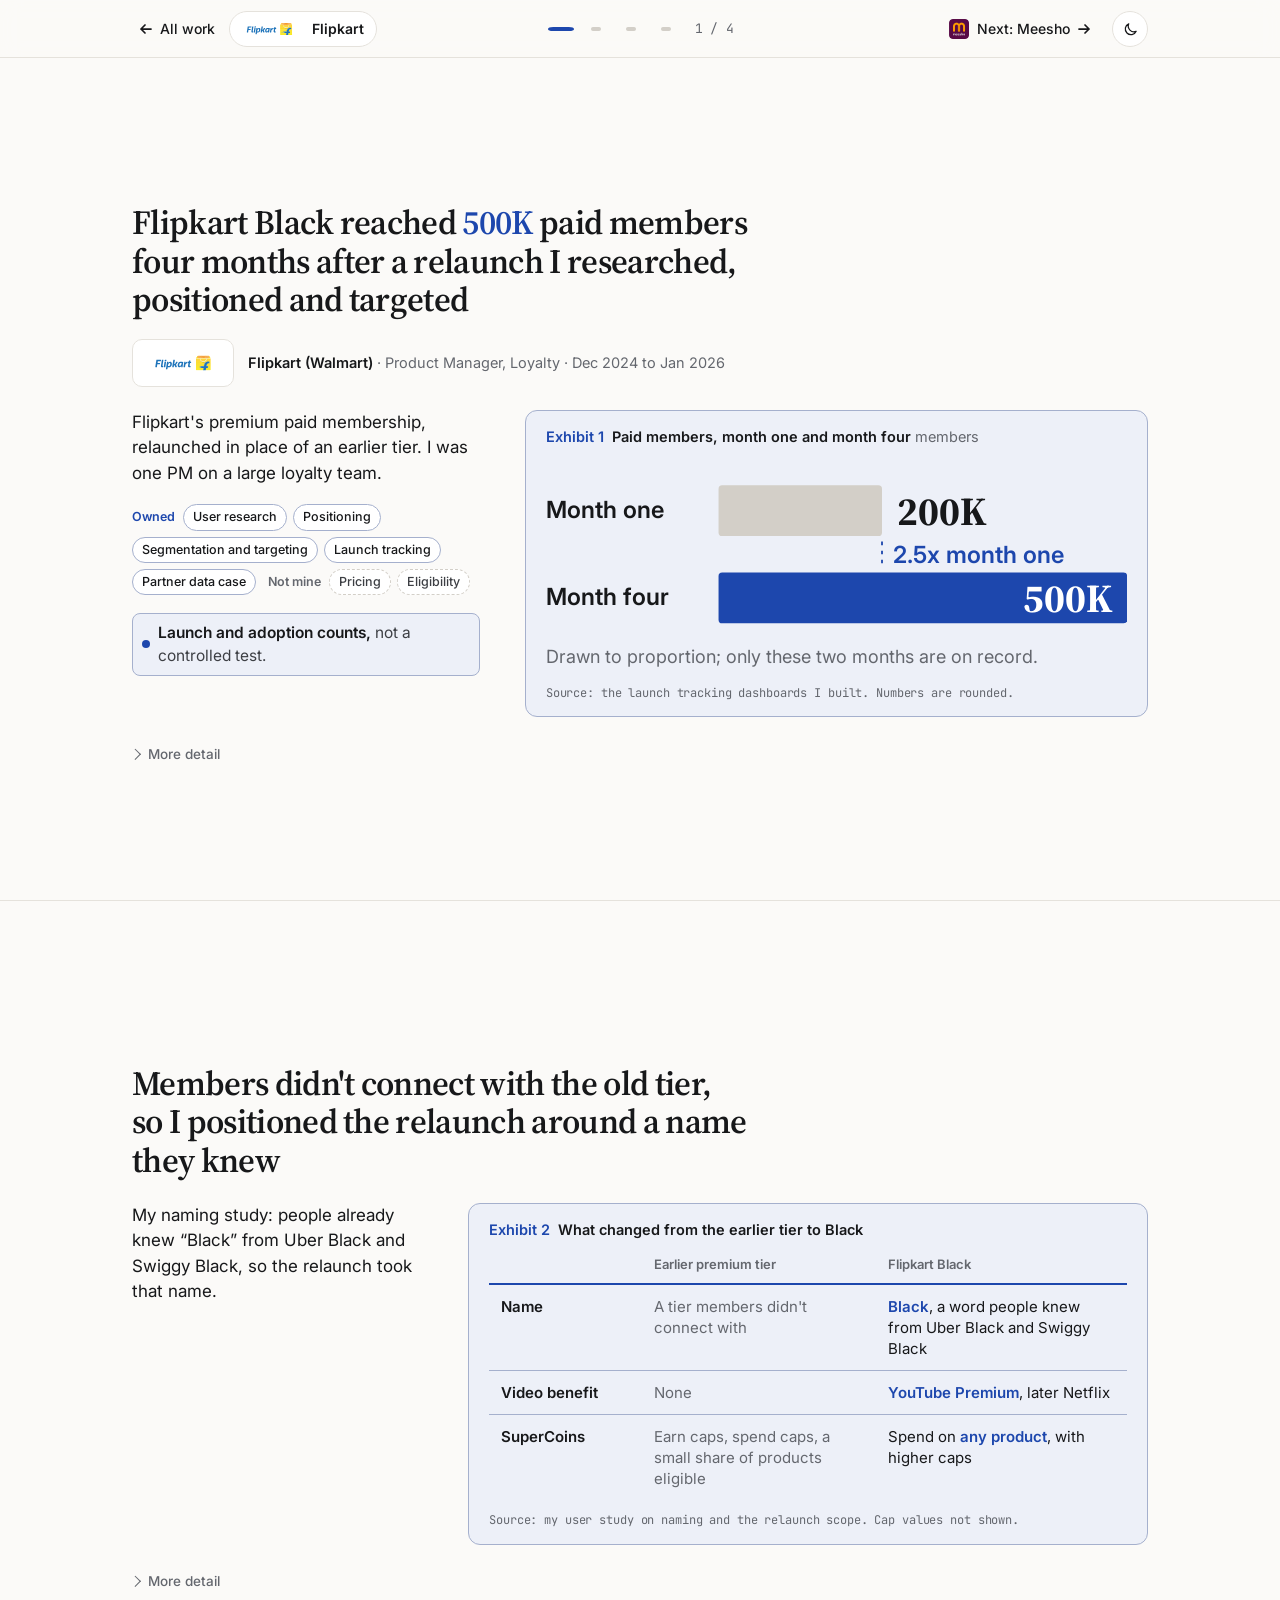
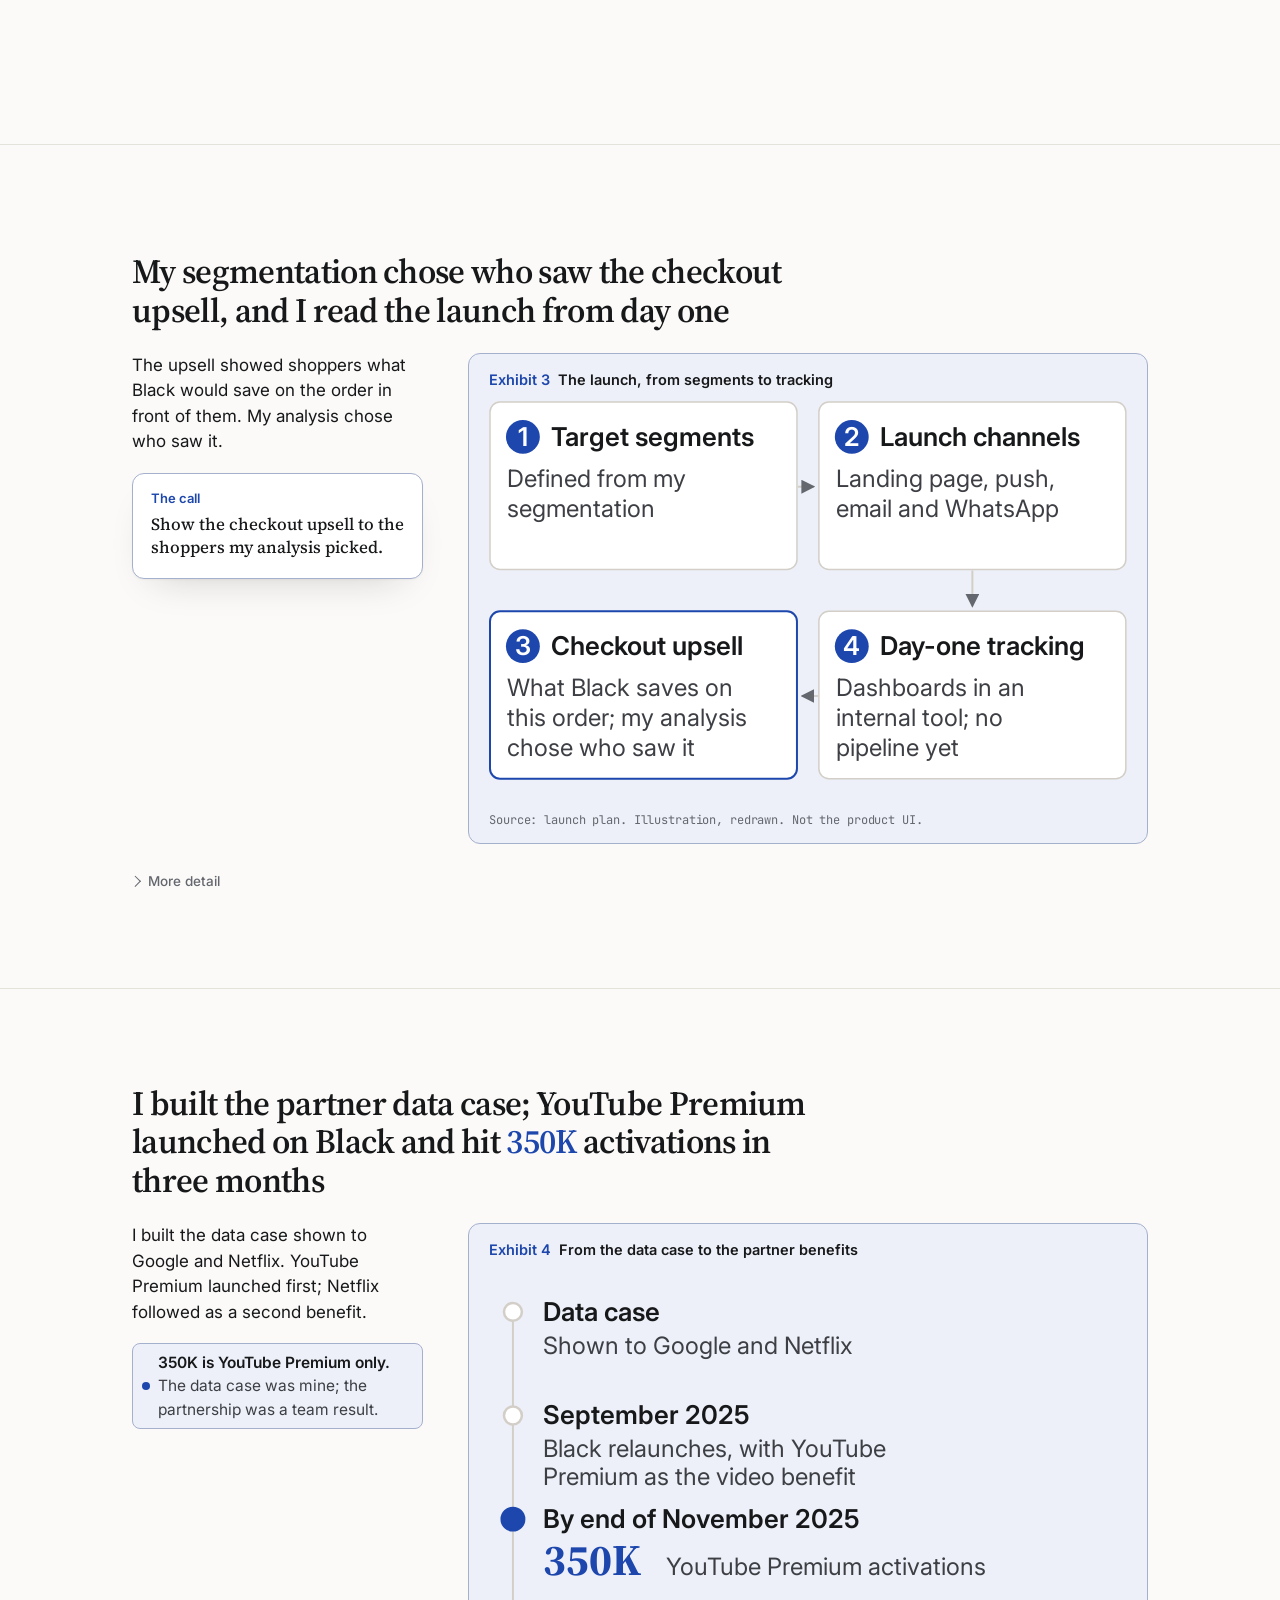
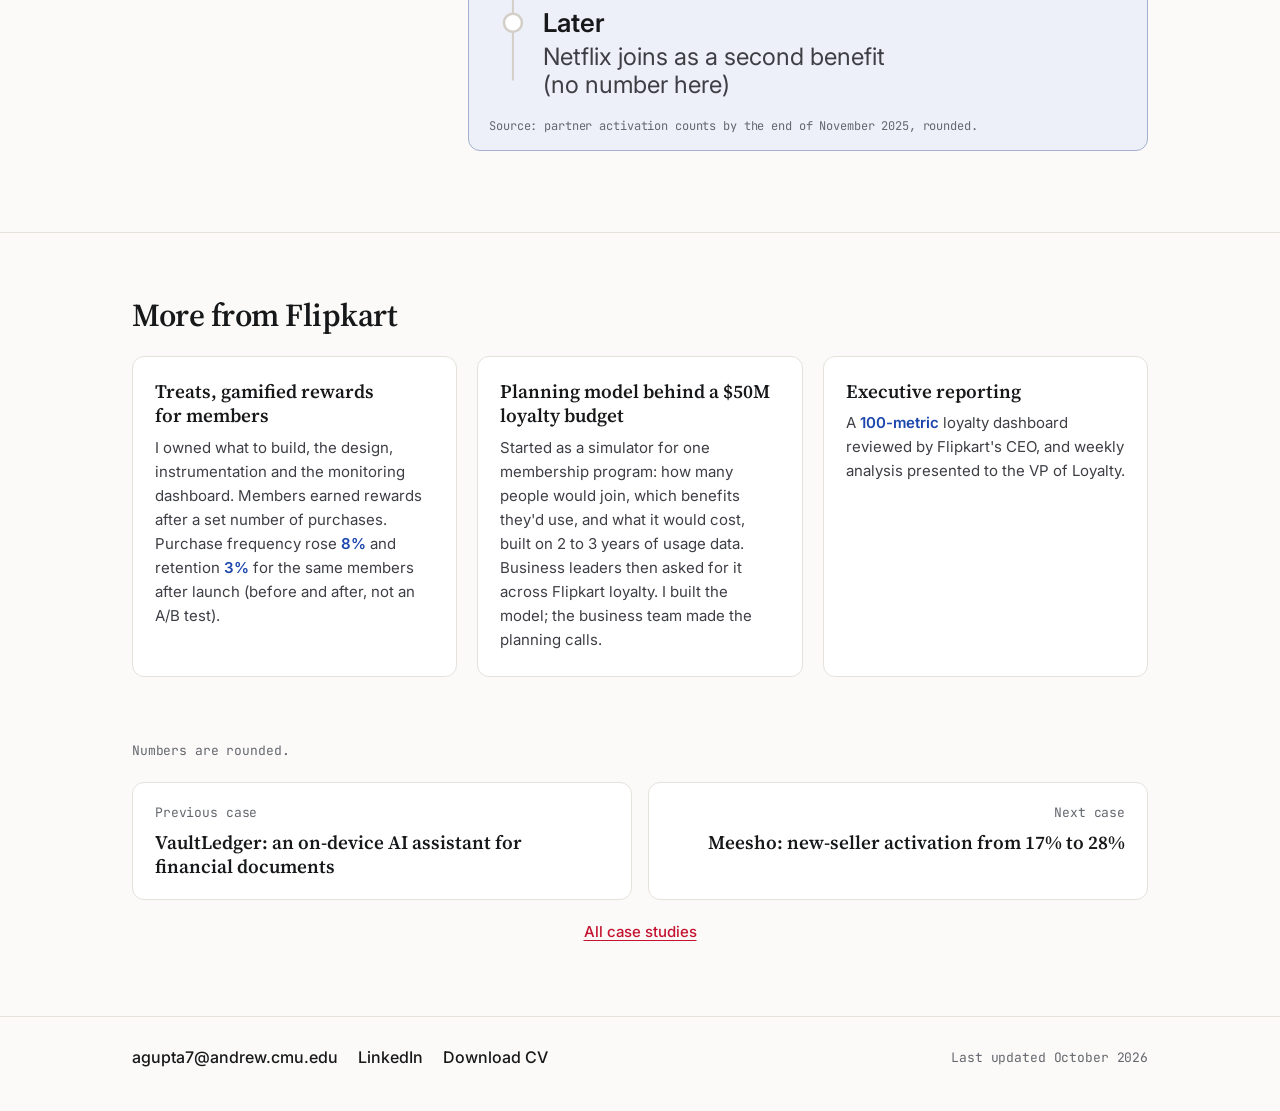
==== commit 70568913: "Case decks: visual-first pass, company logos, lighter text Cut each slide to a short lead, owned / n" ====
--- a/flipkart-black/index.html
+++ b/flipkart-black/index.html
@@ -28,7 +28,10 @@
 
   <nav class="topbar deckbar" aria-label="Case study">
     <div class="wrap">
-      <a class="back" href="../#work"><svg viewBox="0 0 16 16" fill="none" stroke="currentColor" stroke-width="1.75" stroke-linecap="round" stroke-linejoin="round" aria-hidden="true"><path d="M13 8H3M7 4 3 8l4 4"/></svg><span class="back-label">All work</span></a>
+      <div class="deck-left">
+        <a class="back" href="../#work"><svg viewBox="0 0 16 16" fill="none" stroke="currentColor" stroke-width="1.75" stroke-linecap="round" stroke-linejoin="round" aria-hidden="true"><path d="M13 8H3M7 4 3 8l4 4"/></svg><span class="back-label">All work</span></a>
+        <span class="brand-chip wide"><img src="../assets/logos/flipkart.svg" alt="" height="26"><span class="brand-name">Flipkart</span></span>
+      </div>
       <div class="deck-pos">
         <ol class="ticks" aria-label="Slides">
           <li><a href="#slide-1" aria-label="Slide 1: Flipkart Black reached 500K paid members four months after a relaunch I researched, positioned and targeted" title="Flipkart Black reached 500K paid members four months after a relaunch I researched, positioned and targeted"><span></span></a></li>
@@ -39,7 +42,7 @@
         <p class="count mono"><span class="visually-hidden">Slide </span><span data-current>1</span><span aria-hidden="true"> / </span><span class="visually-hidden"> of </span>4</p>
       </div>
       <div class="deck-right">
-        <a class="next" href="../meesho/">Next<span class="next-name">: Meesho</span><svg viewBox="0 0 16 16" fill="none" stroke="currentColor" stroke-width="1.75" stroke-linecap="round" stroke-linejoin="round" aria-hidden="true"><path d="M3 8h10M9 4l4 4-4 4"/></svg></a>
+        <a class="next" href="../meesho/"><span class="next-logo square"><img src="../assets/logos/meesho.png" alt="" height="20"></span>Next<span class="next-name">: Meesho</span><svg viewBox="0 0 16 16" fill="none" stroke="currentColor" stroke-width="1.75" stroke-linecap="round" stroke-linejoin="round" aria-hidden="true"><path d="M3 8h10M9 4l4 4-4 4"/></svg></a>
         <button class="theme-toggle" type="button" data-theme-toggle aria-label="Switch theme"><svg class="i-moon" viewBox="0 0 24 24" fill="none" stroke="currentColor" stroke-width="1.75" stroke-linecap="round" stroke-linejoin="round" aria-hidden="true"><path d="M20 14.5A8 8 0 0 1 9.5 4a8 8 0 1 0 10.5 10.5z"/></svg><svg class="i-sun" viewBox="0 0 24 24" fill="none" stroke="currentColor" stroke-width="1.75" stroke-linecap="round" stroke-linejoin="round" aria-hidden="true"><circle cx="12" cy="12" r="4"/><path d="M12 2.5v2M12 19.5v2M4.6 4.6l1.4 1.4M18 18l1.4 1.4M2.5 12h2M19.5 12h2M4.6 19.4 6 18M18 6l1.4-1.4"/></svg></button>
       </div>
     </div>
@@ -49,26 +52,11 @@
     <section class="slide" id="slide-1" aria-labelledby="s1-title" tabindex="-1">
       <div class="wrap">
         <h2 class="s-title" id="s1-title">Flipkart Black reached <b class="num">500K</b> paid members four months after a relaunch I researched, positioned and targeted</h2>
-        <p class="role"><b>Flipkart (Walmart)</b> · Product Manager, Loyalty · <span class="nw">Dec 2024 to Jan 2026</span></p>
-        <div class="s-body">
-          <div class="s-text">
-          <p class="lead">Flipkart's premium paid membership, relaunched in place of an earlier premium tier. I was one product manager on a large loyalty team.</p>
-          <div class="ledger">
-            <div>
-              <h3>What I owned</h3>
-              <ul>
-                <li>User research</li>
-                <li>Positioning</li>
-                <li>Segmentation and targeting</li>
-                <li>Launch tracking</li>
-                <li>The data case for partner benefits</li>
-              </ul>
-            </div>
-            <div class="not">
-              <h3>Not mine</h3>
-              <p>Pricing and eligibility sat above me. I gave input on the launch price and built the segmentations behind the eligibility call.</p>
-            </div>
-          </div>
+        <div class="s-sub"><span class="logo logo-big wide"><img src="../assets/logos/flipkart.svg" alt="Flipkart logo" height="44"></span><p class="role"><b>Flipkart (Walmart)</b> · Product Manager, Loyalty · <span class="nw">Dec 2024 to Jan 2026</span></p></div>
+        <div class="s-body">
+          <div class="s-text">
+          <p class="lead">Flipkart's premium paid membership, relaunched in place of an earlier tier. I was one PM on a large loyalty team.</p>
+          <p class="chips"><span class="chip-k">Owned</span><span class="chip">User research</span><span class="chip">Positioning</span><span class="chip">Segmentation and targeting</span><span class="chip">Launch tracking</span><span class="chip">Partner data case</span><span class="chip-k not">Not mine</span><span class="chip not">Pricing</span><span class="chip not">Eligibility</span></p>
           <p class="stamp"><span><b>Launch and adoption counts,</b> not a controlled test.</span></p>
           </div>
           <figure class="exhibit">
@@ -90,6 +78,12 @@
             <p class="ex-source">Source: the launch tracking dashboards I built. Numbers are rounded.</p>
           </figure>
         </div>
+        <details class="fold">
+          <summary>More detail</summary>
+          <div class="fold-body">
+            <p>Pricing and eligibility sat above me. I gave input on the launch price and built the segmentations behind the eligibility call.</p>
+          </div>
+        </details>
       </div>
     </section>
     <section class="slide" id="slide-2" aria-labelledby="s2-title" tabindex="-1">
@@ -97,8 +91,7 @@
         <h2 class="s-title" id="s2-title">Members didn't connect with the old tier, so I positioned the relaunch around a name they knew</h2>
         <div class="s-body">
           <div class="s-text">
-          <p class="lead">The earlier tier wasn't landing, and it had no video benefit to set against rival memberships.</p>
-          <p>I ran the user study on naming. “Black” resonated because people already knew it from Uber Black and Swiggy Black, so I positioned the relaunch around the name the study picked.</p>
+          <p class="lead">My naming study: people already knew “Black” from Uber Black and Swiggy Black, so the relaunch took that name.</p>
           </div>
           <figure class="exhibit">
             <figcaption class="ex-title"><span class="ex-no">Exhibit 2</span>What changed from the earlier tier to Black</figcaption>
@@ -113,6 +106,12 @@
             <p class="ex-source">Source: my user study on naming and the relaunch scope. Cap values not shown.</p>
           </figure>
         </div>
+        <details class="fold">
+          <summary>More detail</summary>
+          <div class="fold-body">
+            <p>The earlier tier wasn't landing, and it had no video benefit to set against rival memberships. I ran the user study on naming and positioned the relaunch around the name it picked.</p>
+          </div>
+        </details>
       </div>
     </section>
     <section class="slide" id="slide-3" aria-labelledby="s3-title" tabindex="-1">
@@ -120,11 +119,10 @@
         <h2 class="s-title" id="s3-title">My segmentation chose who saw the checkout upsell, and I read the launch from day one</h2>
         <div class="s-body">
           <div class="s-text">
-          <p class="lead">The checkout upsell showed shoppers what Black would save on the order in front of them. My analysis chose who saw it.</p>
+          <p class="lead">The upsell showed shoppers what Black would save on the order in front of them. My analysis chose who saw it.</p>
           <aside class="decision" aria-label="The call">
             <h3>The call</h3>
             <p class="call">Show the checkout upsell to the shoppers my analysis picked.</p>
-            <p class="call-note">No data pipeline was ready at launch, so I built the tracking in the tool that existed and read the launch from day one.</p>
           </aside>
           </div>
           <figure class="exhibit">
@@ -166,6 +164,12 @@
             <p class="ex-source">Source: launch plan. Illustration, redrawn. Not the product UI.</p>
           </figure>
         </div>
+        <details class="fold">
+          <summary>More detail</summary>
+          <div class="fold-body">
+            <p>I defined the target segments and designed the landing page and the push, email and WhatsApp notifications. No data pipeline was ready at launch, so I built the tracking in the tool that existed and read the launch from day one.</p>
+          </div>
+        </details>
       </div>
     </section>
     <section class="slide" id="slide-4" aria-labelledby="s4-title" tabindex="-1">
@@ -173,7 +177,7 @@
         <h2 class="s-title" id="s4-title">I built the partner data case; YouTube Premium launched on Black and hit <b class="num">350K</b> activations in three months</h2>
         <div class="s-body">
           <div class="s-text">
-          <p class="lead">I built the data case shown to Google and Netflix. YouTube Premium launched as a Black benefit, and Netflix followed later as a second benefit.</p>
+          <p class="lead">I built the data case shown to Google and Netflix. YouTube Premium launched first; Netflix followed as a second benefit.</p>
           <p class="stamp"><span><b>350K is YouTube Premium only.</b> The data case was mine; the partnership was a team result.</span></p>
           </div>
           <figure class="exhibit">
--- a/case.css
+++ b/case.css
@@ -22,6 +22,16 @@
 
 /* ---------- Deck bar ---------- */
 .deckbar .wrap { display: grid; grid-template-columns: 1fr auto 1fr; gap: 12px; }
+.deck-left { display: flex; align-items: center; gap: 14px; min-width: 0; }
+.brand-chip { display: inline-flex; align-items: center; gap: 9px; height: 36px; padding: 0 12px 0 6px; border: 1px solid var(--line); border-radius: 999px; background: var(--surface); font: 600 14px/1 var(--sans); color: var(--ink); white-space: nowrap; animation: flip-in .8s var(--ease-out) both; transform-origin: 50% 50%; }
+.brand-chip img { display: block; height: 26px; width: auto; border-radius: 6px; }
+.brand-chip.wide img { height: 18px; padding: 0 4px; }
+.next-logo { display: inline-flex; margin-right: 8px; }
+.next-logo img { display: block; height: 20px; width: auto; border-radius: 4px; }
+.next-logo.wide img { height: 14px; }
+@keyframes flip-in { from { transform: perspective(700px) rotateY(-100deg); opacity: 0; } 60% { opacity: 1; } to { transform: perspective(700px) rotateY(0); opacity: 1; } }
+@keyframes flip-in-big { from { transform: perspective(900px) rotateY(100deg); opacity: 0; } 55% { opacity: 1; } to { transform: perspective(900px) rotateY(0); opacity: 1; } }
+@media (prefers-reduced-motion: reduce) { .brand-chip, .logo-big { animation: none; } }
 .deckbar a { display: inline-flex; align-items: center; gap: 0; font: 500 14px/1 var(--sans); color: var(--ink); text-decoration: none; white-space: nowrap; }
 .deckbar a:hover { color: var(--case); }
 .deckbar a svg { width: 16px; height: 16px; flex: none; margin: 0 6px; transition: transform .35s var(--ease-out); }
@@ -41,8 +51,9 @@
 .slide > .wrap { display: flex; flex-direction: column; justify-content: center; gap: clamp(18px, 2.6vh, 26px); width: 100%; }
 .s-title { margin: 0; max-width: 40ch; font: 600 clamp(26px, 1.4vw + 16px, 40px)/1.14 var(--serif); color: var(--ink); letter-spacing: -.02em; text-wrap: pretty; }
 .s-title .num { color: var(--case); }
-.s-body { display: grid; grid-template-columns: minmax(0, 4.4fr) minmax(0, 7.6fr); gap: 28px clamp(32px, 4vw, 64px); align-items: start; }
-.s-body.flip { grid-template-columns: minmax(0, 7.6fr) minmax(0, 4.4fr); }
+.s-body { display: grid; grid-template-columns: minmax(0, 3.6fr) minmax(0, 8.4fr); gap: 24px clamp(28px, 3.5vw, 56px); align-items: start; }
+.s-body.flip { grid-template-columns: minmax(0, 8.4fr) minmax(0, 3.6fr); }
+#slide-1 .s-body { grid-template-columns: minmax(0, 4.3fr) minmax(0, 7.7fr); }
 .s-body.flip .exhibit, .s-body.flip .s-ex-col { order: -1; }
 .s-body.one { grid-template-columns: minmax(0, 1fr); gap: 18px; }
 .s-body.one .exhibit { order: -1; }
@@ -50,26 +61,47 @@
 /* Centered stage (Meesho): the exhibit sized to its drawing and centered, text in two columns beneath it */
 .s-body.wide { grid-template-columns: minmax(0, 1fr); gap: 18px; justify-items: center; }
 .s-body.wide .exhibit { order: -1; width: fit-content; max-width: 100%; }
-.s-body.wide .exhibit svg { width: auto; max-width: 100%; height: min(40svh, 480px); max-height: none; }
+.s-body.wide .exhibit svg { width: auto; max-width: 100%; height: min(46svh, 520px); max-height: none; }
 .s-body.wide .ex-title, .s-body.wide .ex-source { width: 0; min-width: 100%; }
 .s-body.wide .s-text { display: grid; grid-template-columns: repeat(2, minmax(0, 1fr)); gap: 14px 40px; align-items: start; width: 100%; max-width: 900px; }
 .s-body.wide .s-text > *:not(:first-child) { margin-top: 0; }
 .s-body.wide .s-text > :only-child { grid-column: 1 / -1; justify-self: center; }
 .s-body.wide .s-text p { max-width: none; }
 /* Annotated exhibit (Tata 1mg): the drawing and the text share one tinted field */
-.s-body.stack { grid-template-columns: minmax(0, 1.45fr) minmax(0, 1fr); gap: 0 36px; align-items: start; padding: 16px 22px 14px; border: 1px solid var(--case-line); border-radius: 12px; background: var(--case-tint); }
+.s-body.stack { grid-template-columns: minmax(0, 1.9fr) minmax(0, 1fr); gap: 0 36px; align-items: start; padding: 16px 22px 14px; border: 1px solid var(--case-line); border-radius: 12px; background: var(--case-tint); }
 .s-body.stack .exhibit { order: -1; padding: 0; border: 0; background: none; border-radius: 0; }
 .s-body.stack .s-text { padding-top: 32px; }
 .s-body.stack .s-text p { max-width: 42ch; }
 .exhibit .decision { margin: 0 0 14px; box-shadow: none; background: var(--surface); }
 .s-text > *:not(:first-child) { margin-top: 18px; }
-.s-text p { margin: 0; max-width: 46ch; font-size: clamp(16px, 1.1vw, 17.5px); line-height: 1.55; color: var(--body); text-wrap: pretty; }
+.s-text p { margin: 0; max-width: 40ch; font-size: clamp(15.5px, 1.05vw, 17px); line-height: 1.5; color: var(--body); text-wrap: pretty; }
 .s-text p.lead { font-size: clamp(17px, 1.25vw, 19px); color: var(--ink); }
 .s-text strong { color: var(--ink); font-weight: 600; }
 .s-text .fine { font-size: 14.5px; color: var(--muted); }
 .num { font-weight: 600; color: var(--case); font-variant-numeric: lining-nums; white-space: nowrap; }
 .role { margin: -6px 0 0; font-size: 14.5px; color: var(--muted); }
+.s-sub { display: flex; align-items: center; gap: 14px; margin-top: -4px; }
+.s-sub .role { margin: 0; }
+.logo-big { display: inline-flex; align-items: center; justify-content: center; height: 48px; padding: 0 8px; border: 1px solid var(--line); border-radius: 10px; background: var(--surface); animation: flip-in-big .9s .1s var(--ease-out) both; transform-origin: 50% 50%; flex: none; }
+.logo-big img { display: block; height: 36px; width: auto; border-radius: 6px; }
+.logo-big.wide img { height: 22px; padding: 0 6px; }
 .role b { font-weight: 600; color: var(--ink); }
+
+/* Owned / not-mine chips (slide 1) */
+.chips { display: flex; flex-wrap: wrap; align-items: center; gap: 6px; margin: 0; max-width: none; }
+.chip-k { font: 600 12.5px/1 var(--sans); color: var(--case); margin-right: 2px; }
+.chip-k.not { color: var(--muted); margin-left: 6px; }
+.chip { display: inline-block; padding: 4px 9px; border-radius: 999px; border: 1px solid var(--case-line); background: var(--surface); font: 500 12.5px/1.3 var(--sans); color: var(--ink); }
+.chip.not { border-style: dashed; border-color: var(--line-strong); color: var(--body); }
+
+/* The fold: the longer copy, closed by default */
+.fold { margin: 0; max-width: 72ch; }
+.fold summary { cursor: pointer; list-style: none; display: inline-flex; align-items: center; gap: 8px; font: 500 13.5px/1 var(--sans); color: var(--muted); padding: 6px 0; }
+.fold summary::-webkit-details-marker { display: none; }
+.fold summary::before { content: ""; width: 7px; height: 7px; border-right: 1.5px solid currentColor; border-bottom: 1.5px solid currentColor; transform: rotate(-45deg) translateY(-1px); transition: transform .25s var(--ease-out); }
+.fold[open] summary::before { transform: rotate(45deg) translateY(-2px); }
+.fold summary:hover { color: var(--case); }
+.fold-body p { margin: 8px 0 0; font-size: 15px; line-height: 1.55; color: var(--body); text-wrap: pretty; }
 
 /* The provenance stamp: how a number was measured, whose result it was */
 .stamp { display: inline-flex; align-items: center; gap: 8px; margin: 0; padding: 7px 11px 7px 9px; border: 1px solid var(--case-line); border-radius: 8px; background: var(--case-tint); font-size: 13.5px; line-height: 1.35; color: var(--body); max-width: 46ch; }
@@ -108,7 +140,7 @@
 .ex-title .ex-no { color: var(--case); margin-right: 8px; }
 .ex-title .ex-unit { font-weight: 400; color: var(--muted); }
 .ex-source { margin: 12px 0 0; font: 400 12px/1.45 var(--mono); color: var(--muted); letter-spacing: -.01em; text-wrap: pretty; }
-.exhibit svg { display: block; width: 100%; height: auto; max-height: min(56svh, 560px); }
+.exhibit svg { display: block; width: 100%; height: auto; max-height: min(60svh, 600px); }
 .exhibit svg text { font-family: var(--sans); fill: var(--ink); }
 /* SVG vocabulary: one stroke weight, theme inks, the case accent for the thing that changed */
 .exhibit .t-h { font-size: 26px; font-weight: 600; }
@@ -248,6 +280,12 @@
   .s-body.one, .s-body.wide { gap: 14px; }
   .s-body.stack { padding: 12px 16px 10px; }
   .s-body.stack .s-text { padding-top: 26px; }
+  .s-body.wide .exhibit svg { height: min(36svh, 470px); }
+  .logo-big { height: 40px; }
+  .logo-big img { height: 30px; }
+  .chip { font-size: 12px; padding: 3px 8px; }
+  .stamp { font-size: 13px; padding: 6px 10px 6px 8px; }
+  .s-sub { margin-top: -8px; }
 }
 
 /* ---------- Responsive ---------- */
@@ -275,6 +313,12 @@
   .ticks a { min-width: 44px; height: 44px; }
   .ticks a span { width: 8px; }
   .deckbar .back { min-width: 44px; height: 44px; }
+  .deck-left { gap: 4px; }
+  .brand-chip { height: 34px; padding: 0 6px; }
+  .brand-chip .brand-name { display: none; }
+  .next-logo { display: none; }
+  .s-sub { flex-wrap: wrap; gap: 10px; }
+  .chips { gap: 5px; }
   .deckbar .back .back-label { position: absolute; width: 1px; height: 1px; overflow: hidden; clip: rect(0 0 0 0); white-space: nowrap; }
   .deckbar .next, .theme-toggle { min-height: 44px; }
   .deckbar .theme-toggle { width: 44px; height: 44px; }
@@ -330,4 +374,6 @@
   .more-grid, .more-grid.two { grid-template-columns: repeat(3, minmax(0, 1fr)); }
   .more-card, .cols > div, .tiles a { break-inside: avoid; }
   .case-end { padding-top: 12pt; }
-}
+  .fold { display: none; }
+  .brand-chip, .logo-big { animation: none; }
+}
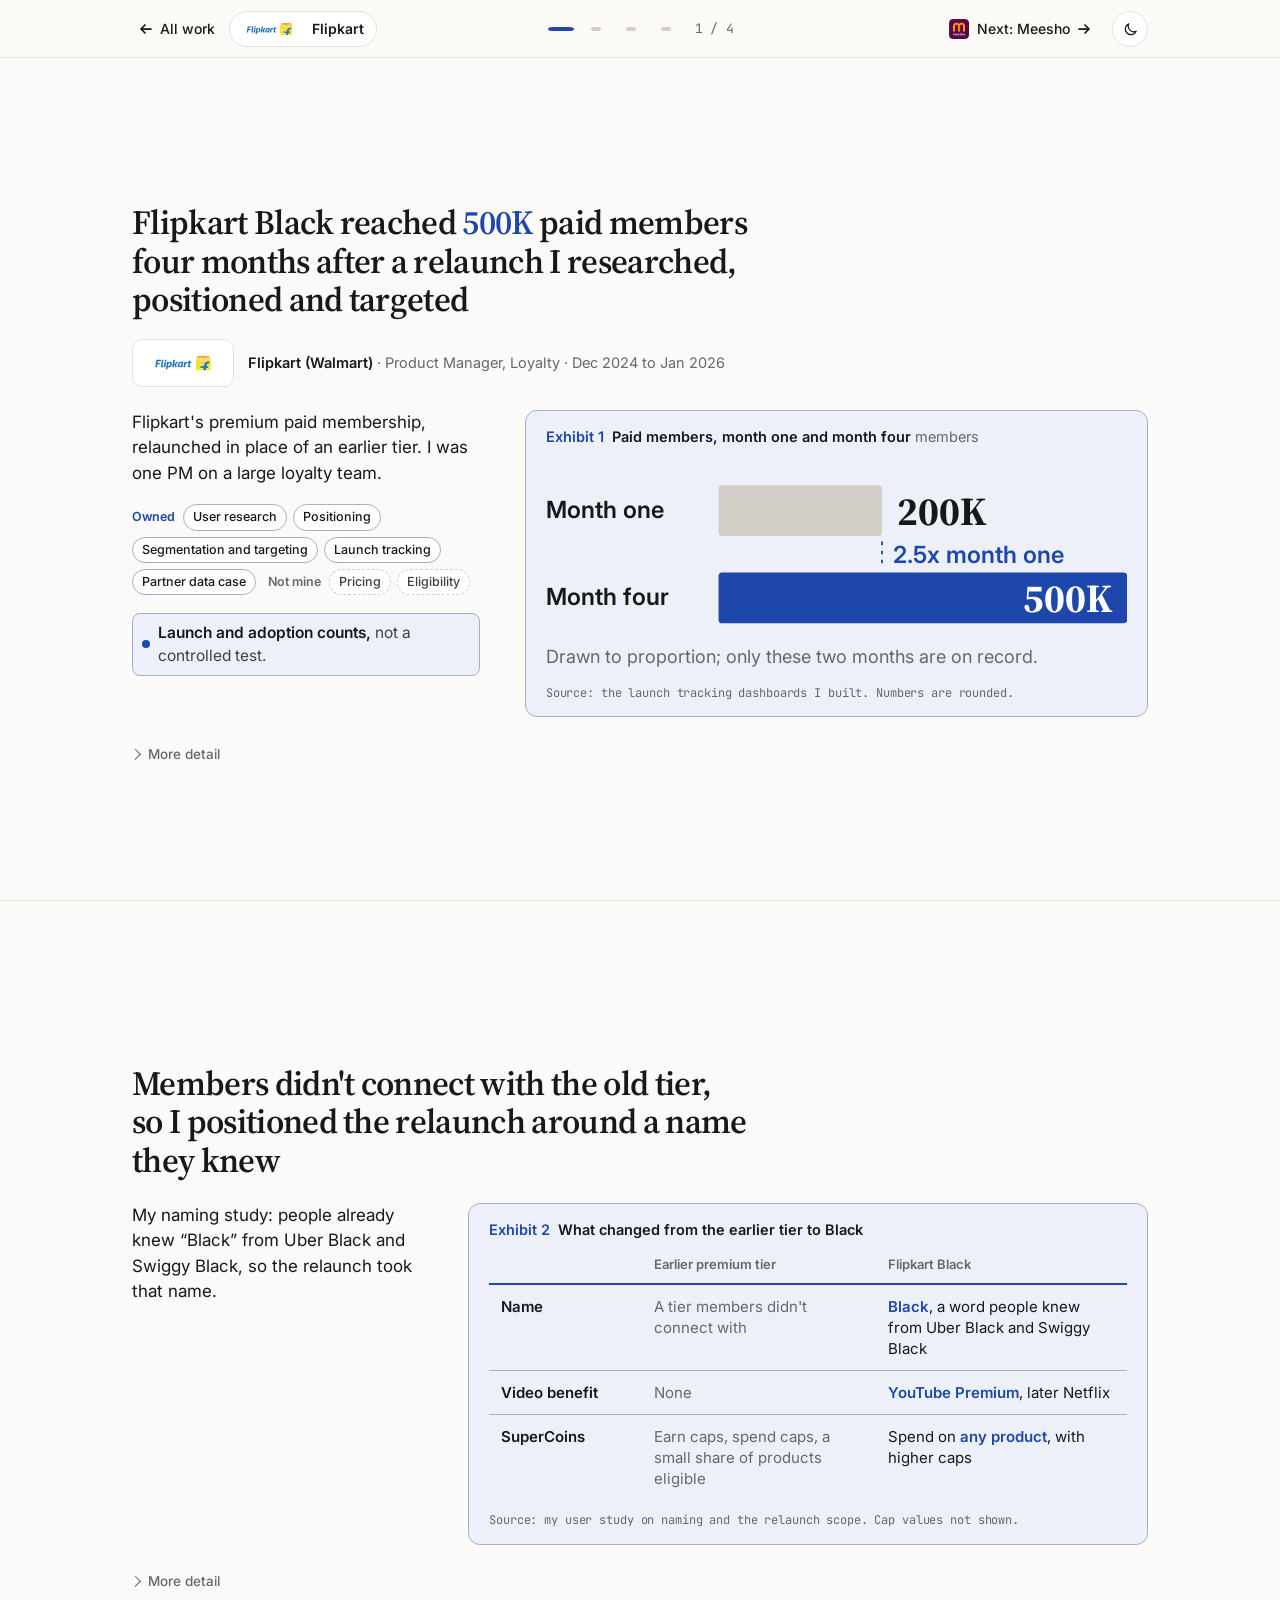
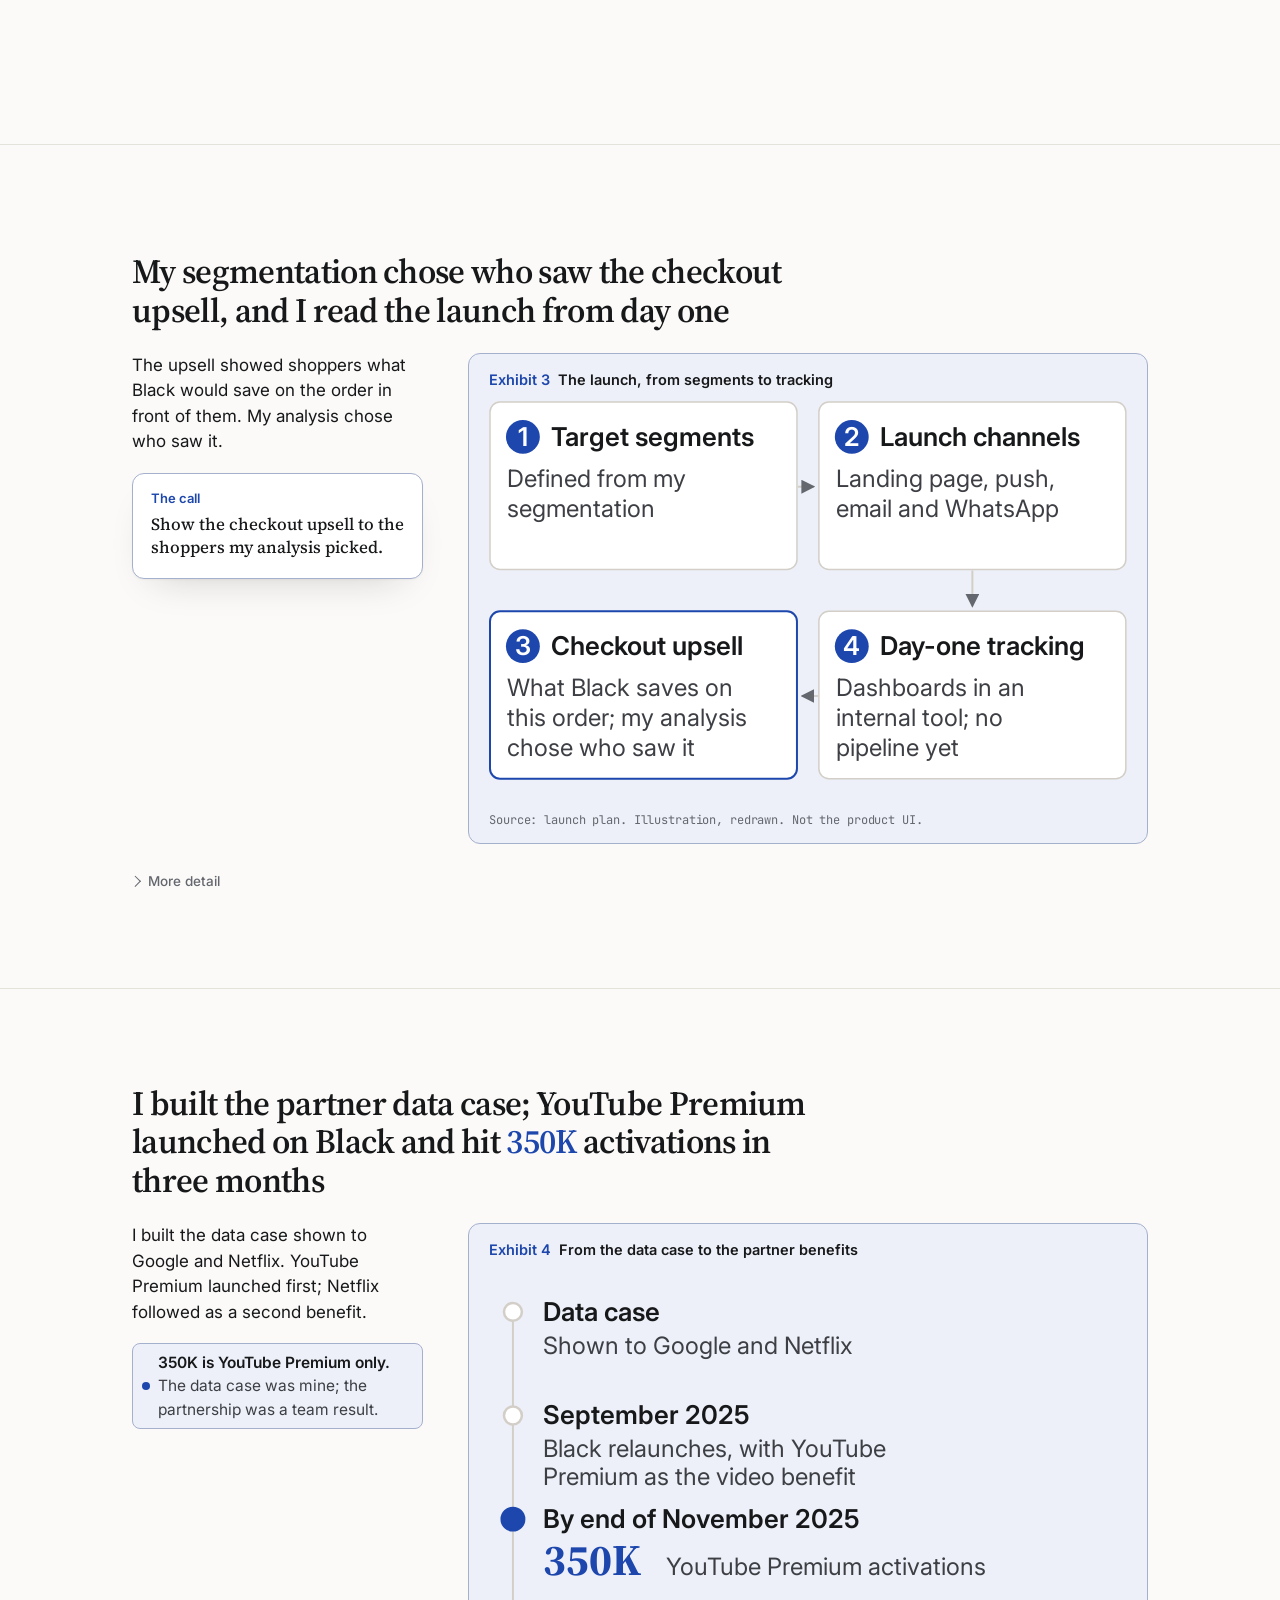
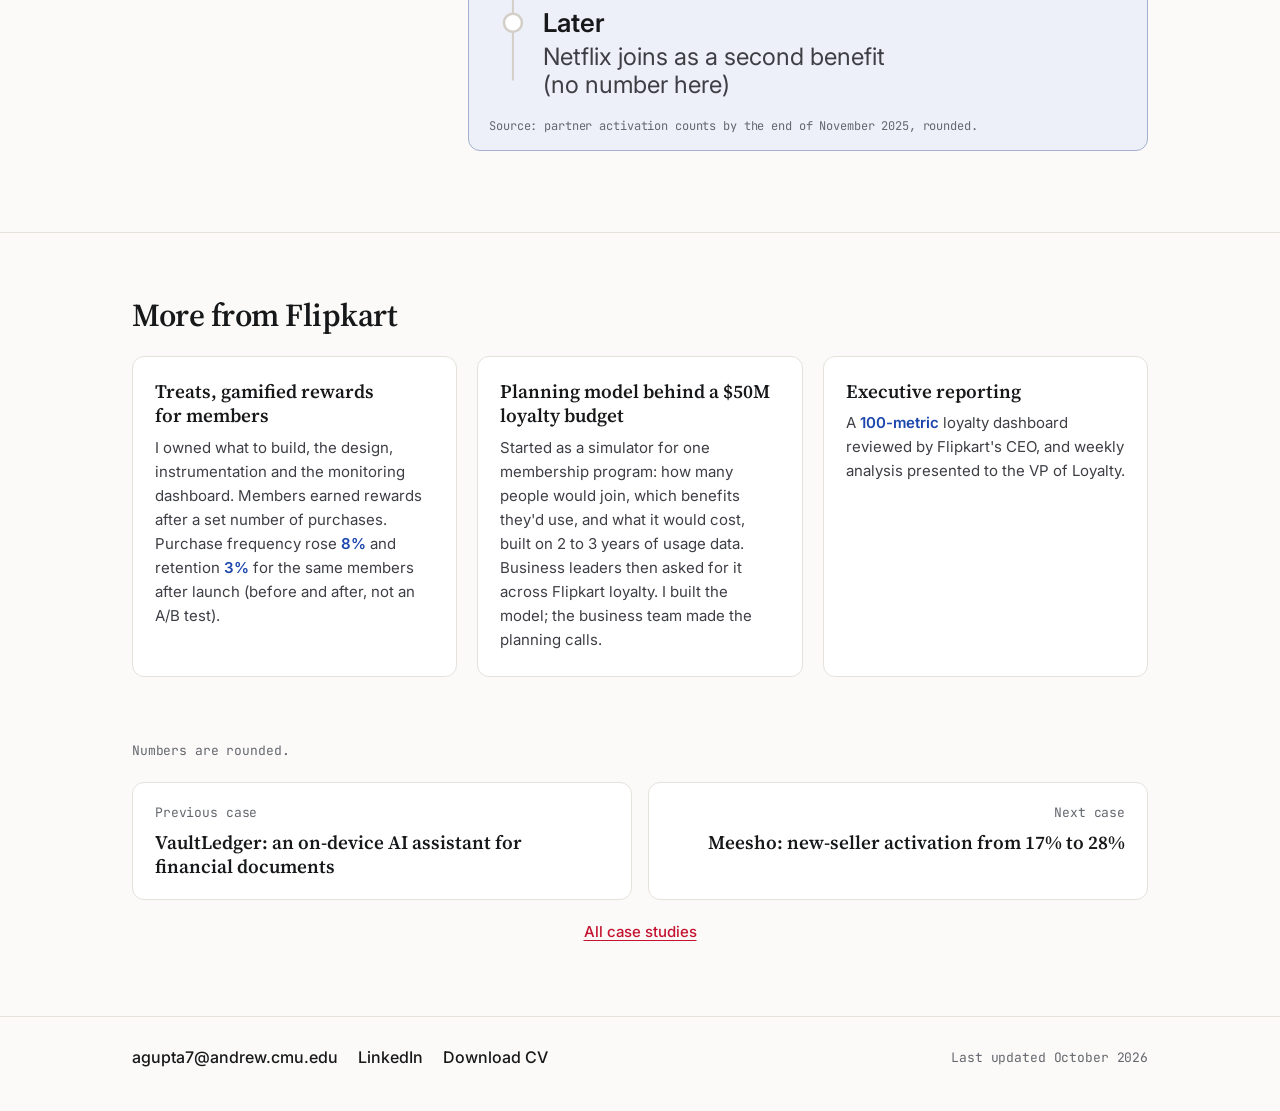
==== commit 93f3c1f5: "Version the stylesheet links so browsers fetch fresh CSS after each change Co-Authored-By: Claude Fa" ====
--- a/flipkart-black/index.html
+++ b/flipkart-black/index.html
@@ -20,8 +20,8 @@
   <link rel="preconnect" href="https://fonts.googleapis.com">
   <link rel="preconnect" href="https://fonts.gstatic.com" crossorigin>
   <link href="https://fonts.googleapis.com/css2?family=Inter:wght@400;500;600;700&family=JetBrains+Mono:wght@400;500&family=Source+Serif+4:opsz,wght@8..60,400;8..60,500;8..60,600;8..60,700&display=swap" rel="stylesheet">
-  <link rel="stylesheet" href="../styles.css">
-  <link rel="stylesheet" href="../case.css">
+  <link rel="stylesheet" href="../styles.css?v=20261031b">
+  <link rel="stylesheet" href="../case.css?v=20261031b">
 </head>
 <body>
   <a class="skip" href="#slide-1">Skip to the slides</a>
--- a/styles.css
+++ b/styles.css
@@ -353,3 +353,17 @@
   :root { --bg: #fff; }
   .work-card, .row, .principles li, .path li { break-inside: avoid; }
 }
+
+/* ---------- Company marks on the home page (case cards and the Path) ---------- */
+.logo-sm { display: inline-flex; align-items: center; justify-content: center; vertical-align: middle; height: 22px; padding: 0 4px; margin-right: 8px; border: 1px solid var(--line); border-radius: 6px; background: var(--surface); transform: translateY(-1px); }
+.logo-sm img { display: block; height: 16px; width: auto; border-radius: 3px; }
+.logo-sm.wide img { height: 11px; padding: 0 3px; }
+.path-role .logo-sm { height: 24px; margin-right: 10px; }
+.path-role .logo-sm img { height: 18px; }
+.path-role .logo-sm.wide img { height: 12px; }
+/* Company mark beside the headline number on a case card */
+.stat-top { display: flex; align-items: center; gap: 12px; }
+.logo-stat { display: inline-flex; align-items: center; justify-content: center; flex: none; height: 40px; padding: 0 6px; border: 1px solid var(--line); border-radius: 9px; background: var(--surface); }
+.logo-stat img { display: block; height: 30px; width: auto; border-radius: 6px; }
+.logo-stat.wide img { height: 17px; padding: 0 4px; }
+@media (max-width: 640px) { .logo-stat { height: 34px; } .logo-stat img { height: 25px; } .logo-stat.wide img { height: 14px; } }
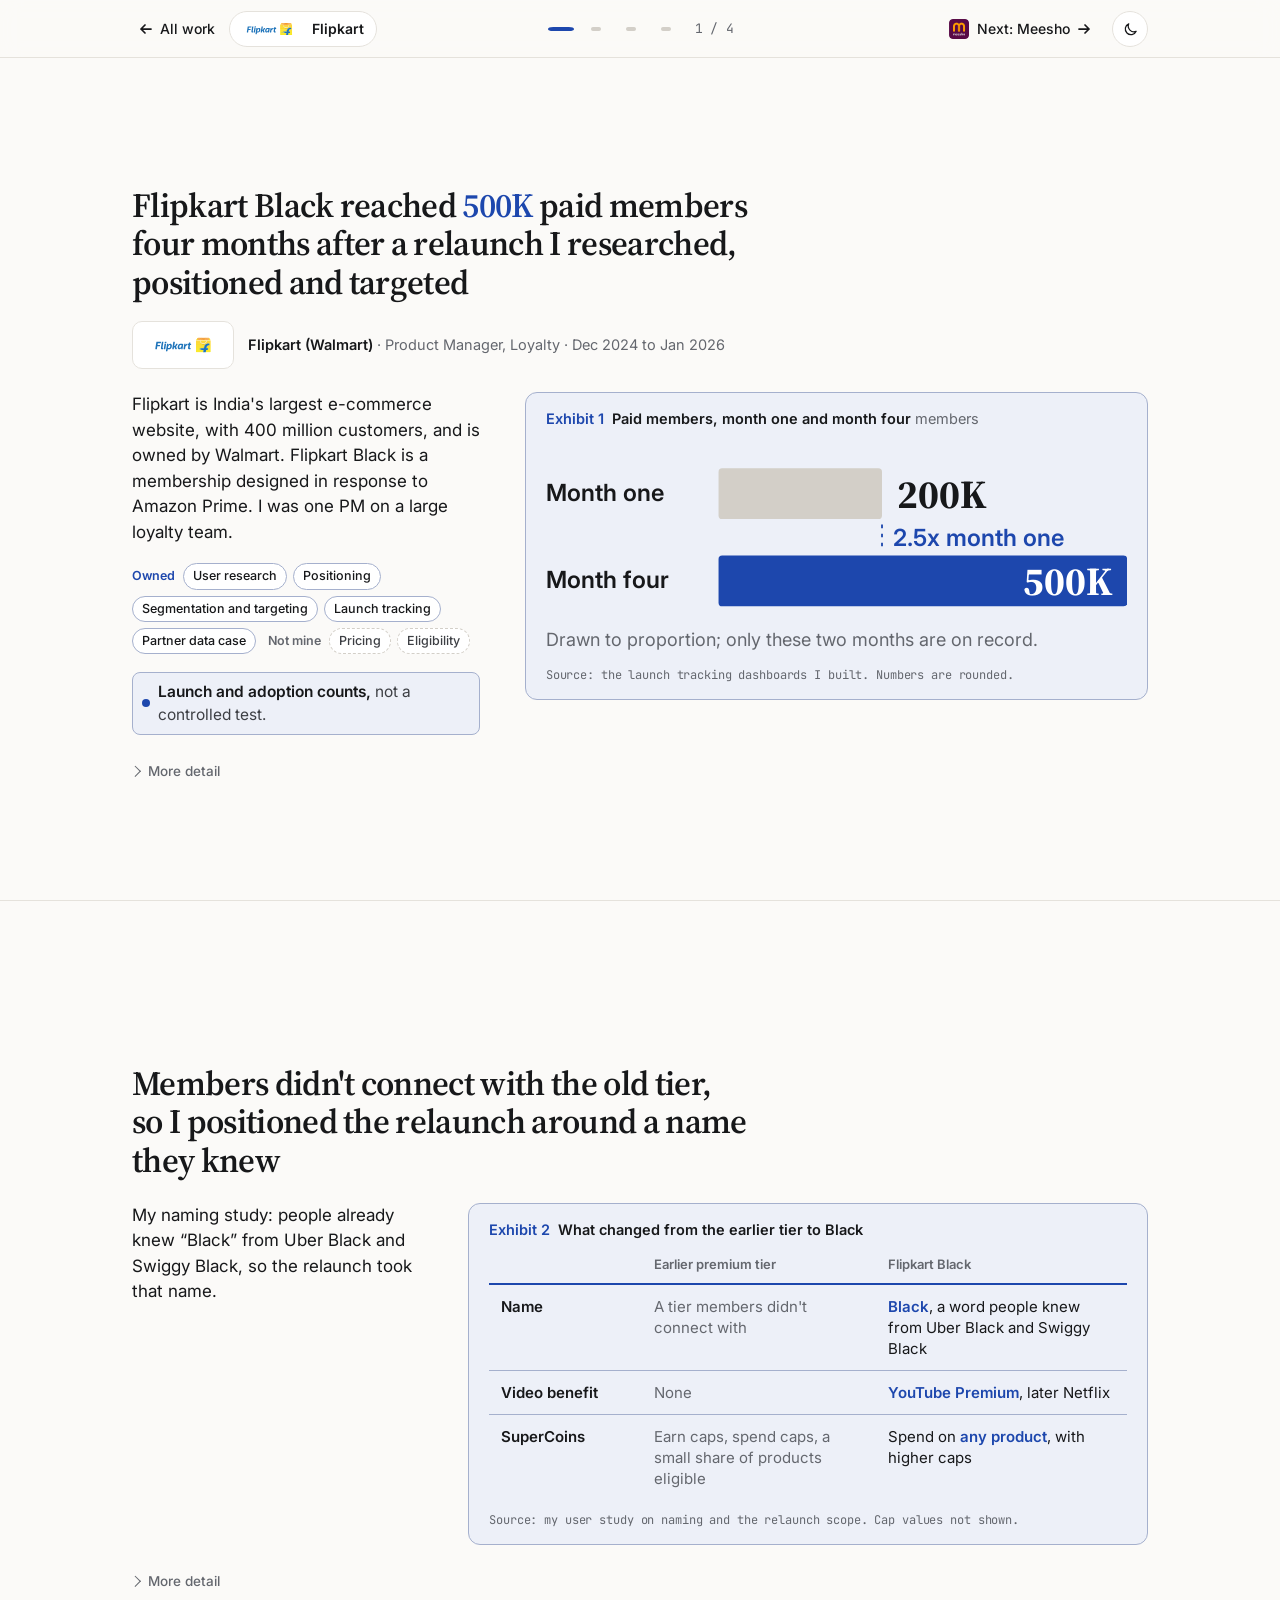
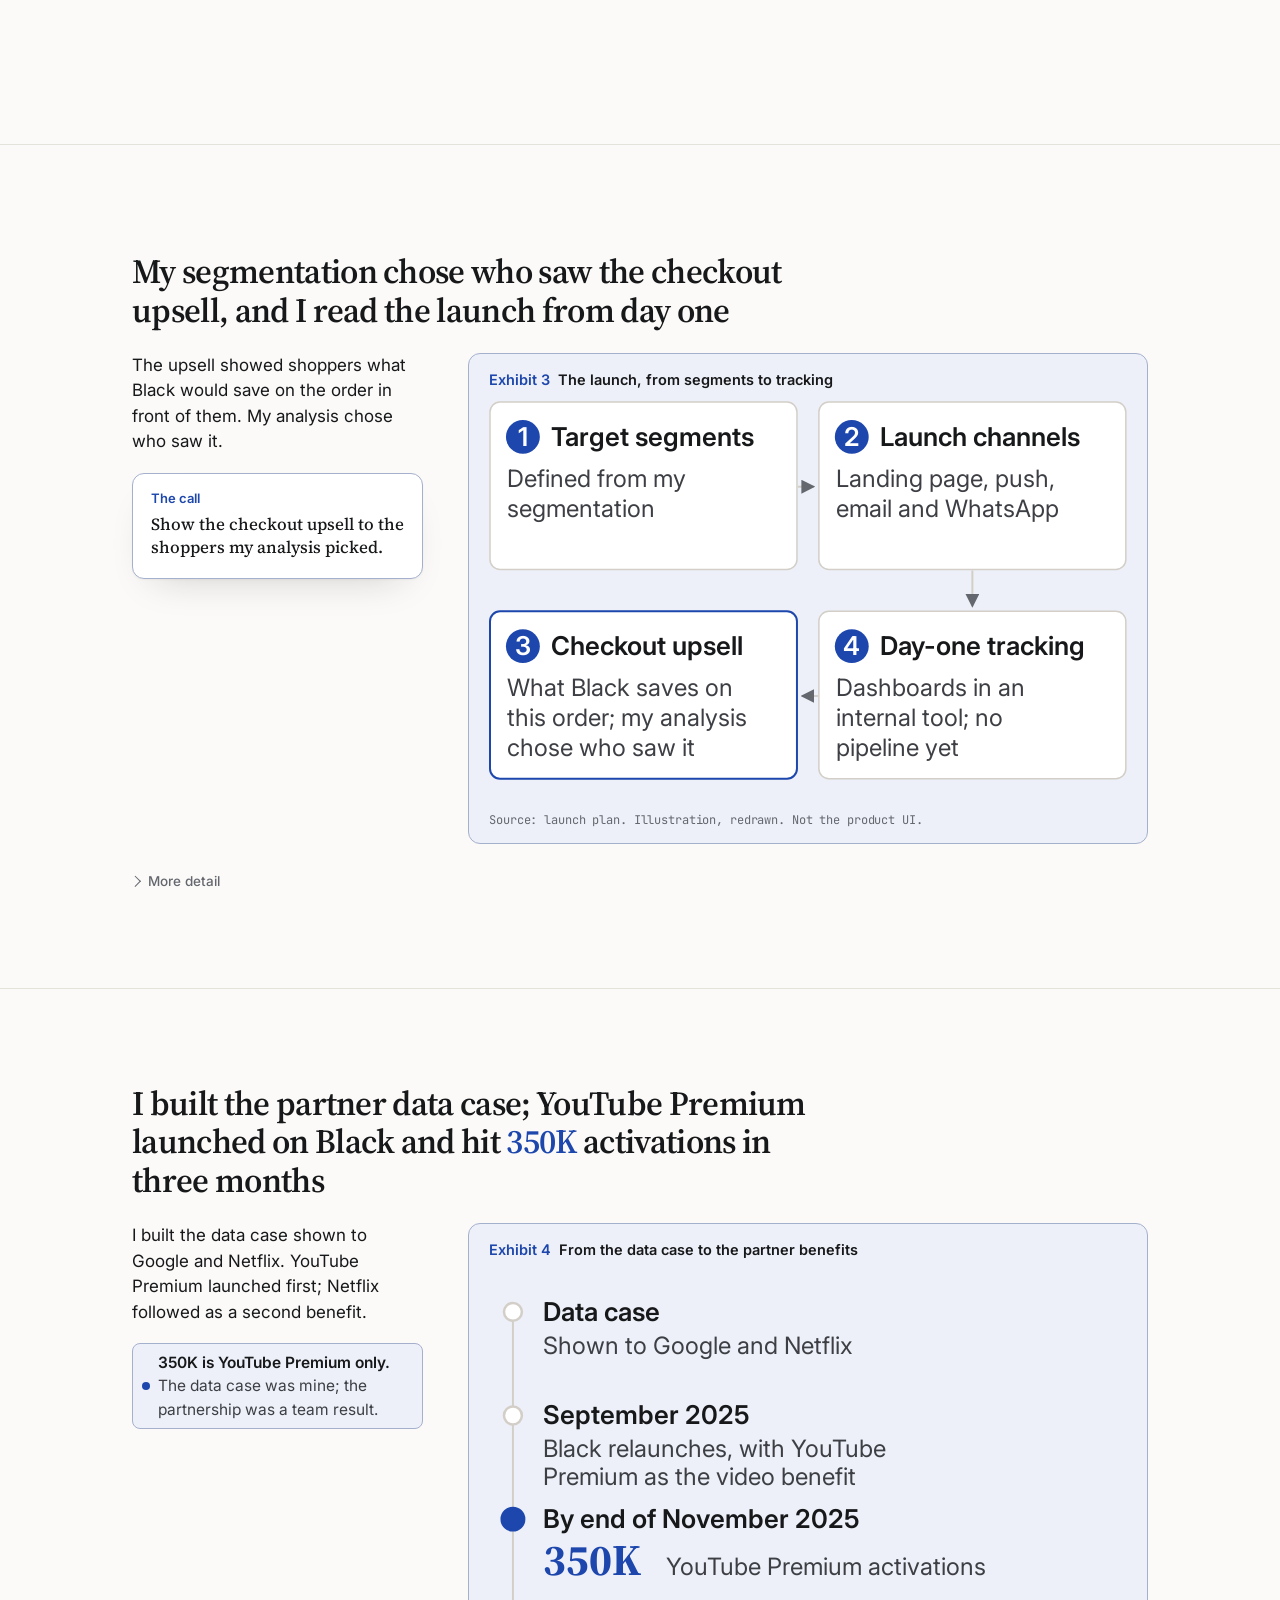
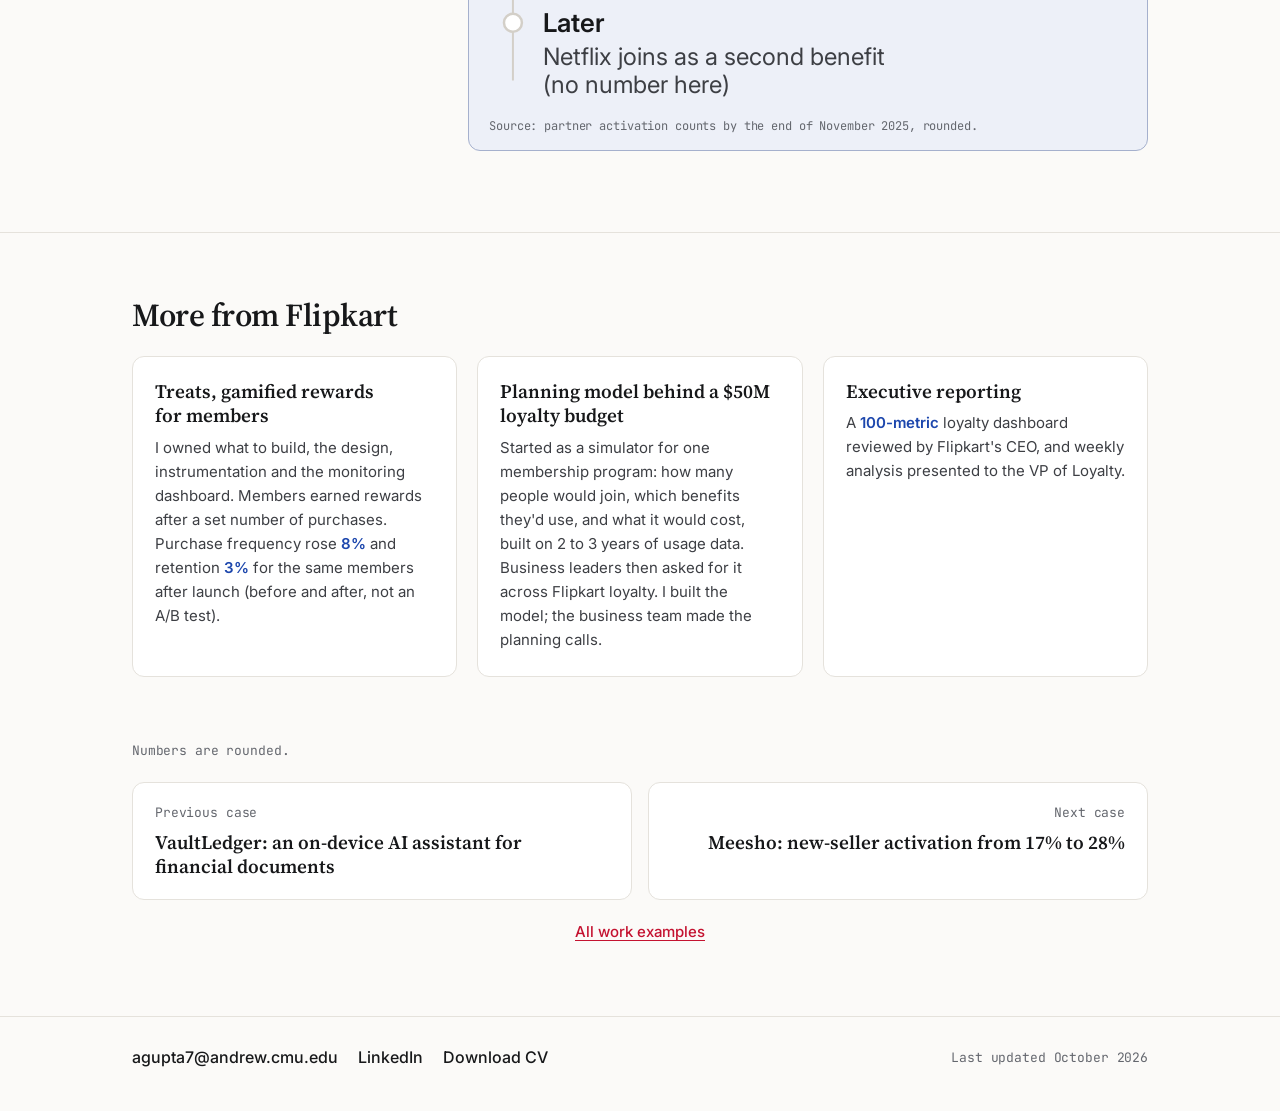
==== commit e65f2fc2: "Home page: new description, work examples, personal projects, PM view of Flipkart Black, Email and p" ====
--- a/flipkart-black/index.html
+++ b/flipkart-black/index.html
@@ -3,9 +3,9 @@
 <head>
   <meta charset="utf-8">
   <meta name="viewport" content="width=device-width, initial-scale=1">
-  <title>Flipkart Black case study | Abhinav Gupta</title>
+  <title>Flipkart Black work example | Abhinav Gupta</title>
   <meta name="description" content="How I worked on the relaunch of Flipkart Black, Flipkart's premium paid membership: research, positioning, targeting and the partner case. 500K paid members in four months.">
-  <meta property="og:title" content="Flipkart Black case study | Abhinav Gupta">
+  <meta property="og:title" content="Flipkart Black work example | Abhinav Gupta">
   <meta property="og:description" content="How I worked on the relaunch of Flipkart Black, Flipkart's premium paid membership: research, positioning, targeting and the partner case. 500K paid members in four months.">
   <meta property="og:type" content="article">
   <meta property="og:url" content="https://abhinavgupta0809.github.io/flipkart-black/">
@@ -26,7 +26,7 @@
 <body>
   <a class="skip" href="#slide-1">Skip to the slides</a>
 
-  <nav class="topbar deckbar" aria-label="Case study">
+  <nav class="topbar deckbar" aria-label="Work example">
     <div class="wrap">
       <div class="deck-left">
         <a class="back" href="../#work"><svg viewBox="0 0 16 16" fill="none" stroke="currentColor" stroke-width="1.75" stroke-linecap="round" stroke-linejoin="round" aria-hidden="true"><path d="M13 8H3M7 4 3 8l4 4"/></svg><span class="back-label">All work</span></a>
@@ -55,7 +55,7 @@
         <div class="s-sub"><span class="logo logo-big wide"><img src="../assets/logos/flipkart.svg" alt="Flipkart logo" height="44"></span><p class="role"><b>Flipkart (Walmart)</b> · Product Manager, Loyalty · <span class="nw">Dec 2024 to Jan 2026</span></p></div>
         <div class="s-body">
           <div class="s-text">
-          <p class="lead">Flipkart's premium paid membership, relaunched in place of an earlier tier. I was one PM on a large loyalty team.</p>
+          <p class="lead">Flipkart is India's largest e-commerce website, with 400 million customers, and is owned by Walmart. Flipkart Black is a membership designed in response to Amazon Prime. I was one PM on a large loyalty team.</p>
           <p class="chips"><span class="chip-k">Owned</span><span class="chip">User research</span><span class="chip">Positioning</span><span class="chip">Segmentation and targeting</span><span class="chip">Launch tracking</span><span class="chip">Partner data case</span><span class="chip-k not">Not mine</span><span class="chip not">Pricing</span><span class="chip not">Eligibility</span></p>
           <p class="stamp"><span><b>Launch and adoption counts,</b> not a controlled test.</span></p>
           </div>
@@ -227,14 +227,14 @@
         </div>
       </div>
     </section>
-    <section class="case-end" aria-label="More case studies">
+    <section class="case-end" aria-label="More work examples">
       <div class="wrap">
         <p class="rounded mono">Numbers are rounded.</p>
-        <nav class="pager" aria-label="Other case studies">
+        <nav class="pager" aria-label="Other work examples">
           <a class="prev" href="../vaultledger/"><span class="k mono">Previous case</span><span class="t">VaultLedger: an <span class="nw">on-device</span> AI assistant for financial documents</span></a>
           <a class="next" href="../meesho/"><span class="k mono">Next case</span><span class="t">Meesho: new-seller activation from <span class="nw">17% to 28%</span></span></a>
         </nav>
-        <p class="pager-all"><a href="../#work">All case studies</a></p>
+        <p class="pager-all"><a href="../#work">All work examples</a></p>
       </div>
     </section>
   </main>
--- a/case.css
+++ b/case.css
@@ -202,6 +202,13 @@
 .cols .big { margin: 0 0 8px; font: 700 34px/1 var(--serif); color: var(--case); }
 .cols .big small { display: block; margin-top: 4px; font: 400 13.5px/1.3 var(--sans); color: var(--muted); }
 
+/* Scorecard (VaultLedger slide 4) */
+.score { display: grid; grid-template-columns: repeat(2, minmax(0, 1fr)); gap: 12px; }
+.score > div { display: flex; flex-direction: column; gap: 4px; padding: 14px 16px 16px; border-radius: 10px; background: var(--surface); border: 1px solid var(--case-line); }
+.score .n { font: 700 clamp(28px, 2.4vw, 38px)/1.05 var(--serif); color: var(--case); letter-spacing: -.01em; font-variant-numeric: lining-nums; }
+.score .k { font: 600 13px/1.3 var(--sans); color: var(--ink); }
+.score .t { font: 400 14px/1.4 var(--sans); color: var(--body); text-wrap: pretty; }
+
 /* Tiles that index a three-chapter case */
 .tiles { display: grid; grid-template-columns: repeat(3, minmax(0, 1fr)); gap: 12px; }
 .tiles a { display: flex; flex-direction: column; gap: 6px; padding: 16px 16px 18px; border-radius: 10px; background: var(--surface); border: 1px solid var(--case-line); text-decoration: none; color: inherit; transition: border-color .2s, transform .35s var(--ease-out); }
@@ -276,6 +283,7 @@
   .ex-table th, .ex-table td { padding: 7px 10px; }
   .ex-table { font-size: 14px; }
   .ledger ul, .ledger p { font-size: 13.5px; }
+  .exhibit svg { max-height: 54svh; }
   .s-body.wide .exhibit svg { height: min(34svh, 470px); }
   .s-body.one, .s-body.wide { gap: 14px; }
   .s-body.stack { padding: 12px 16px 10px; }
@@ -335,7 +343,7 @@
   .ex-table th[scope="row"] { width: 30%; }
   .ledger { grid-template-columns: 1fr; gap: 14px 0; }
   .ledger > div + div { border-left: 0; padding-left: 0; border-top: 1px solid var(--line); padding-top: 12px; }
-  .cols { grid-template-columns: 1fr; }
+  .cols, .score { grid-template-columns: 1fr; }
   .s-body.wide .s-text { grid-template-columns: 1fr; }
   .s-body.stack .exhibit { padding: 12px 12px 10px; }
   .pager .next { order: -1; }
